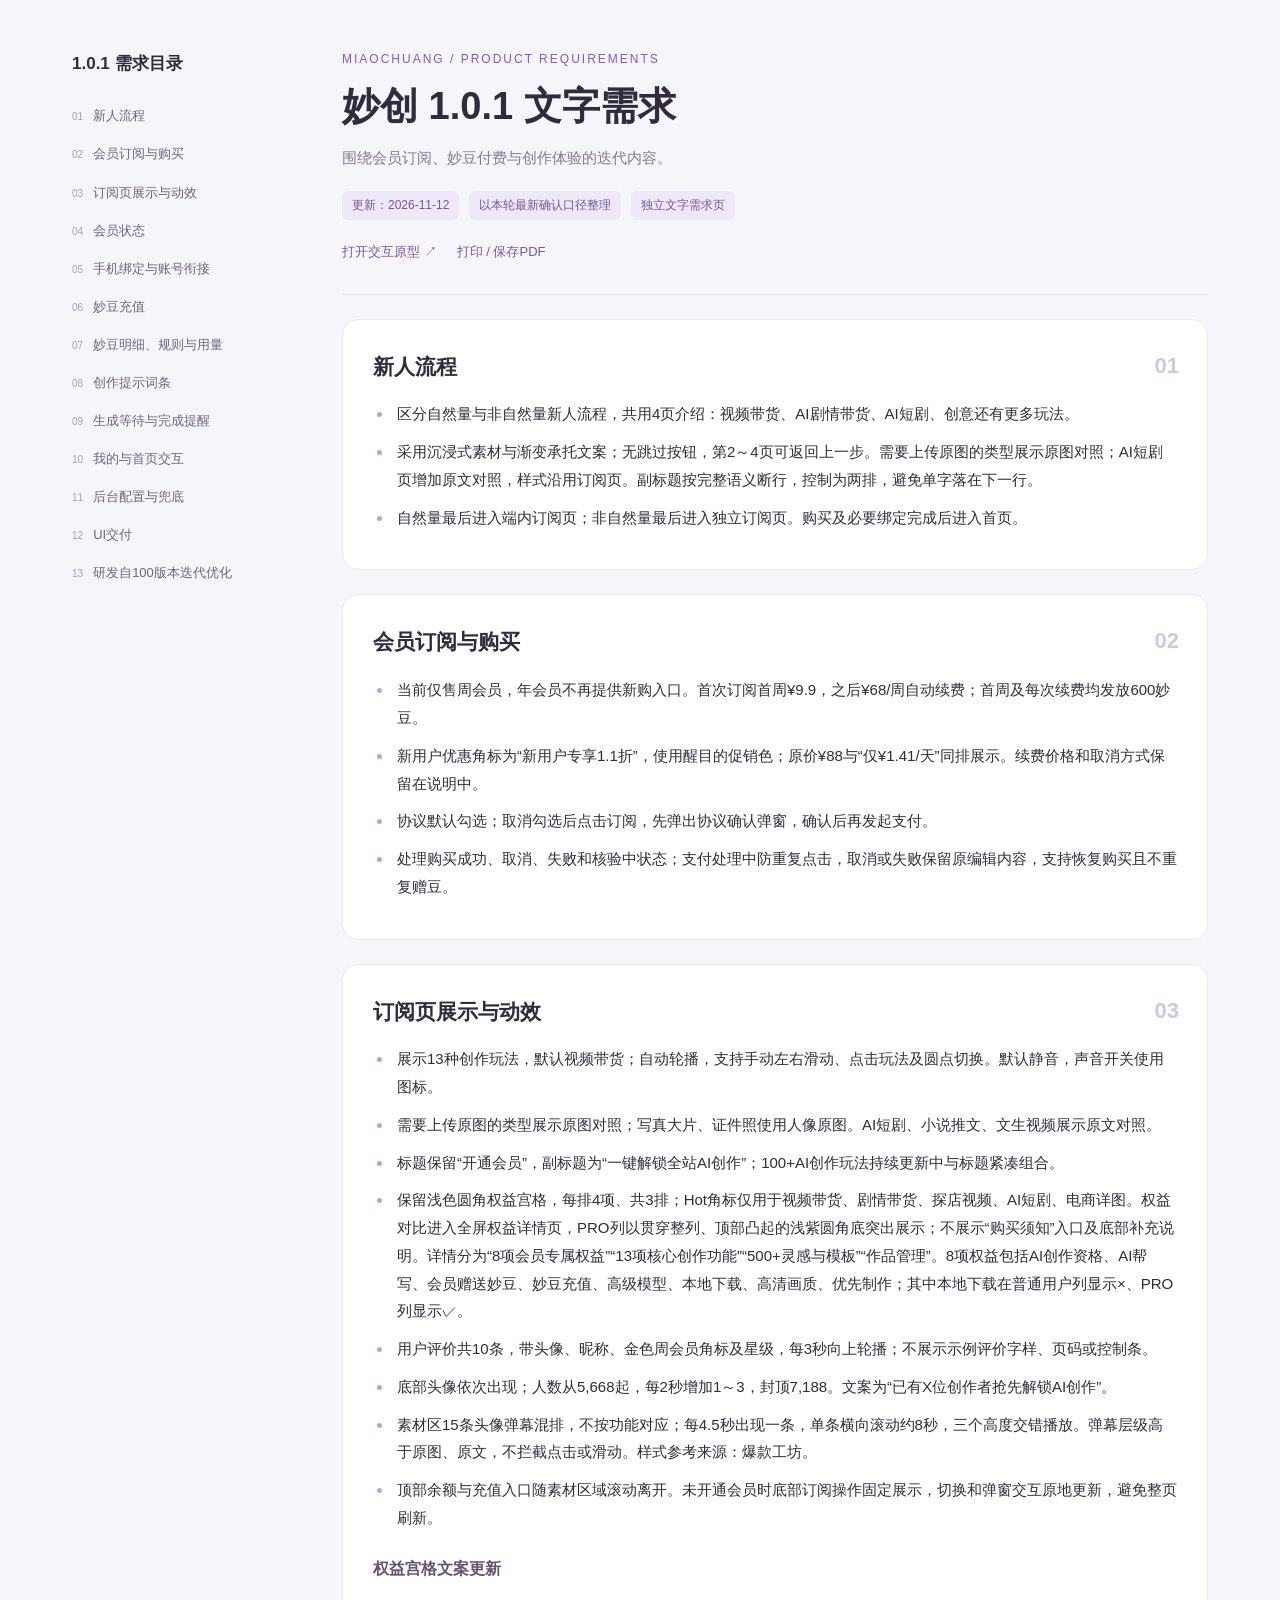
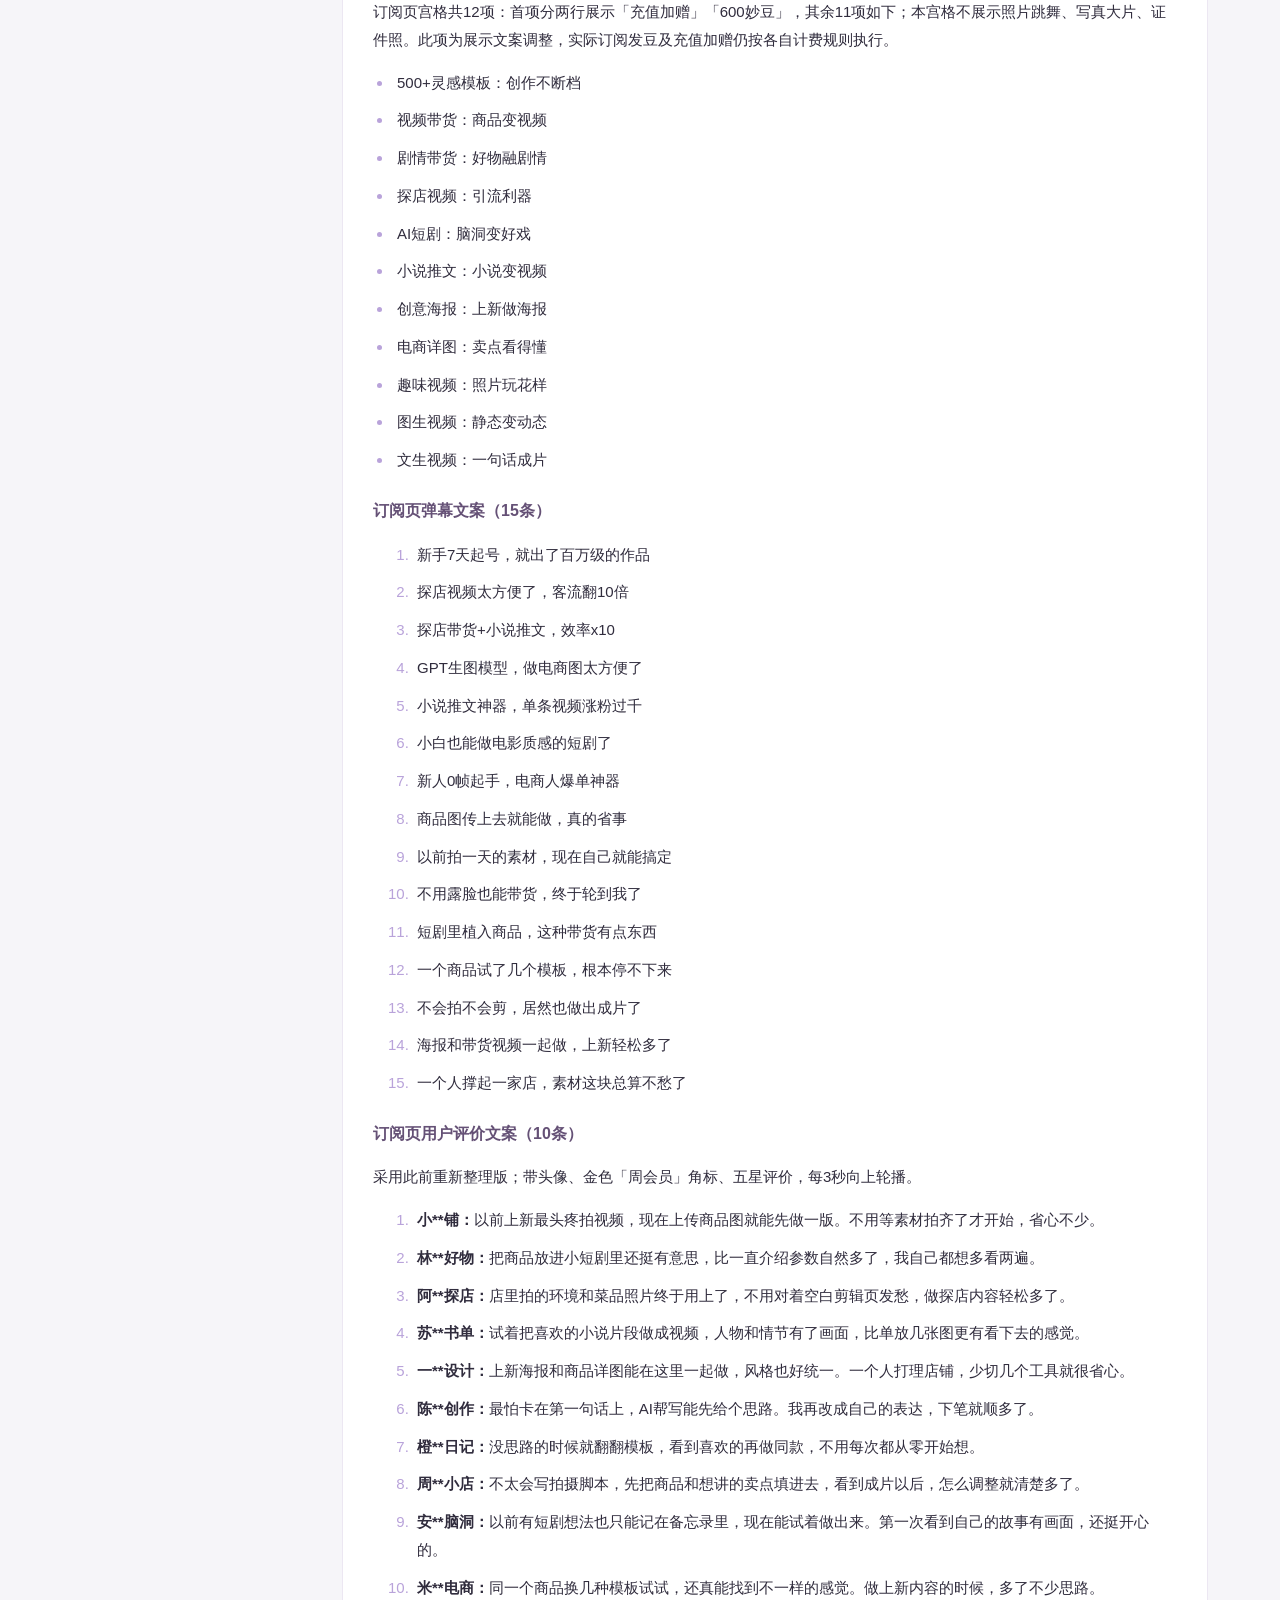
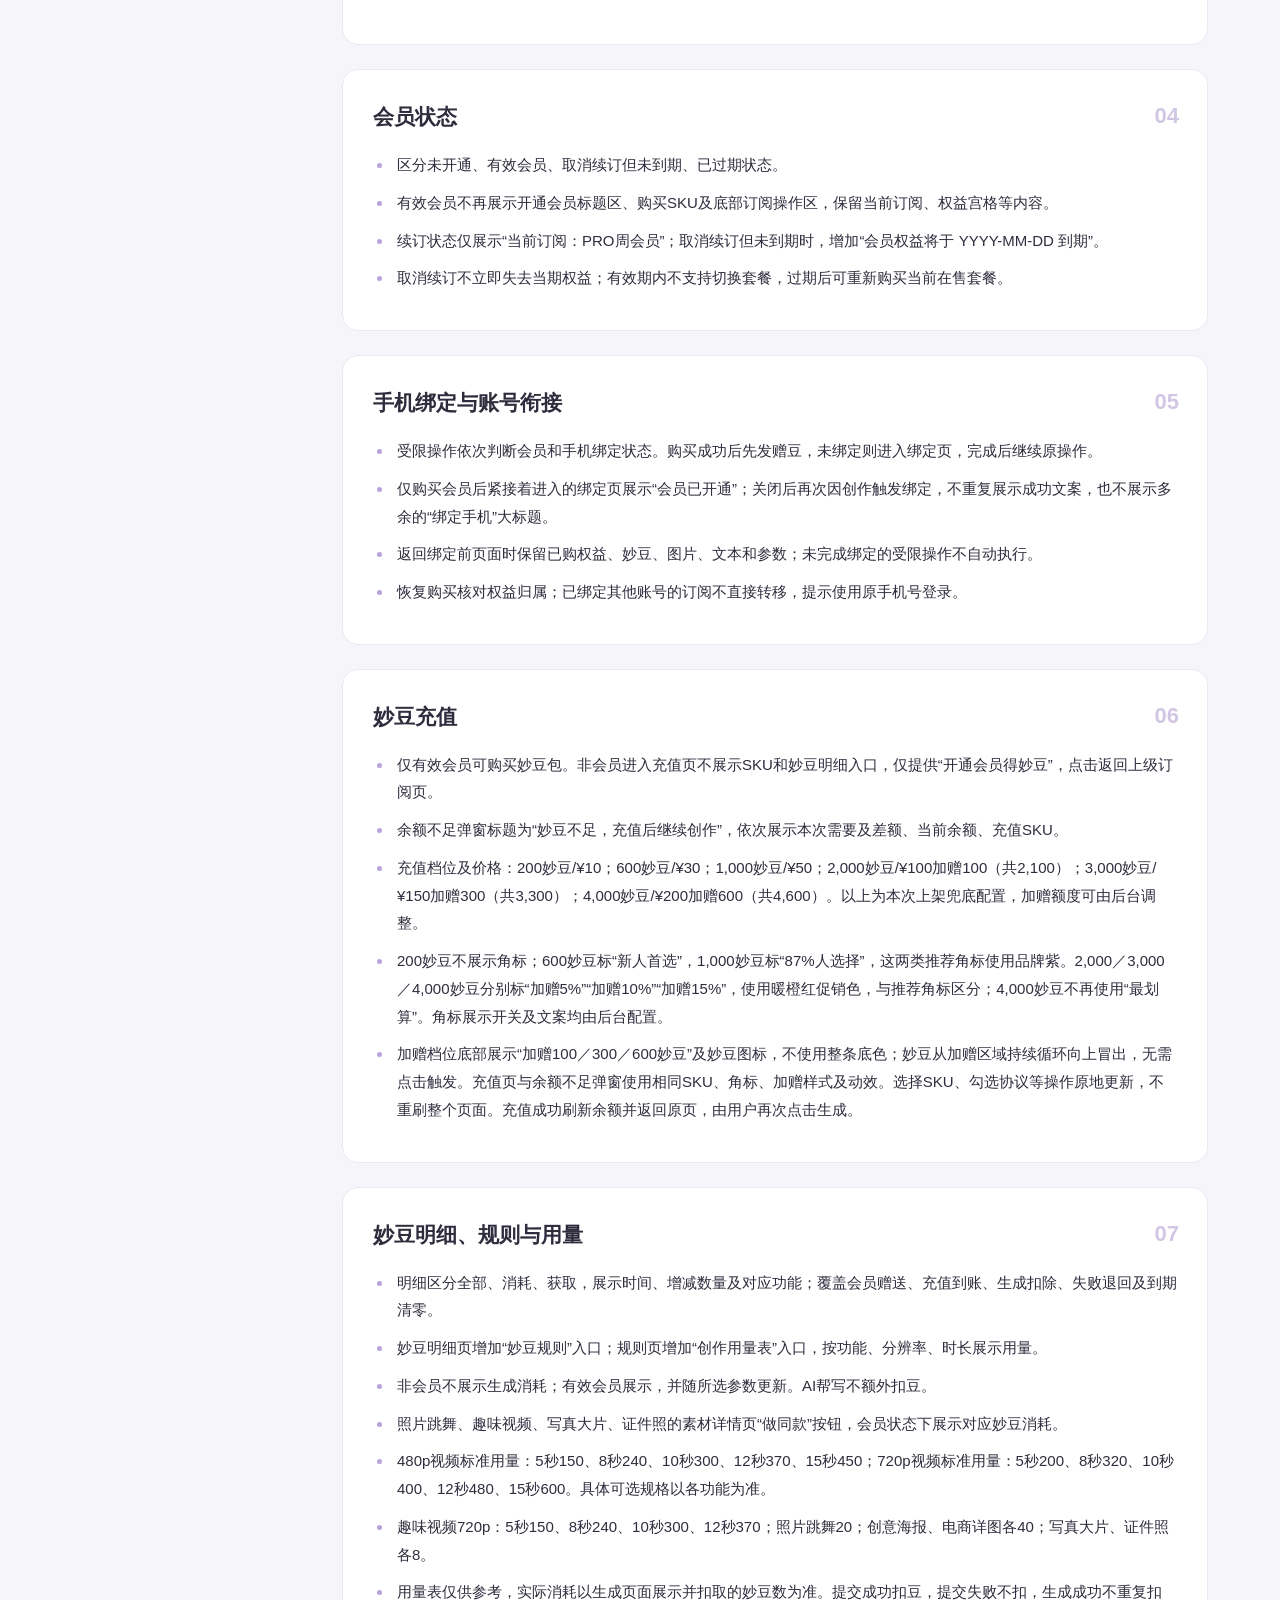
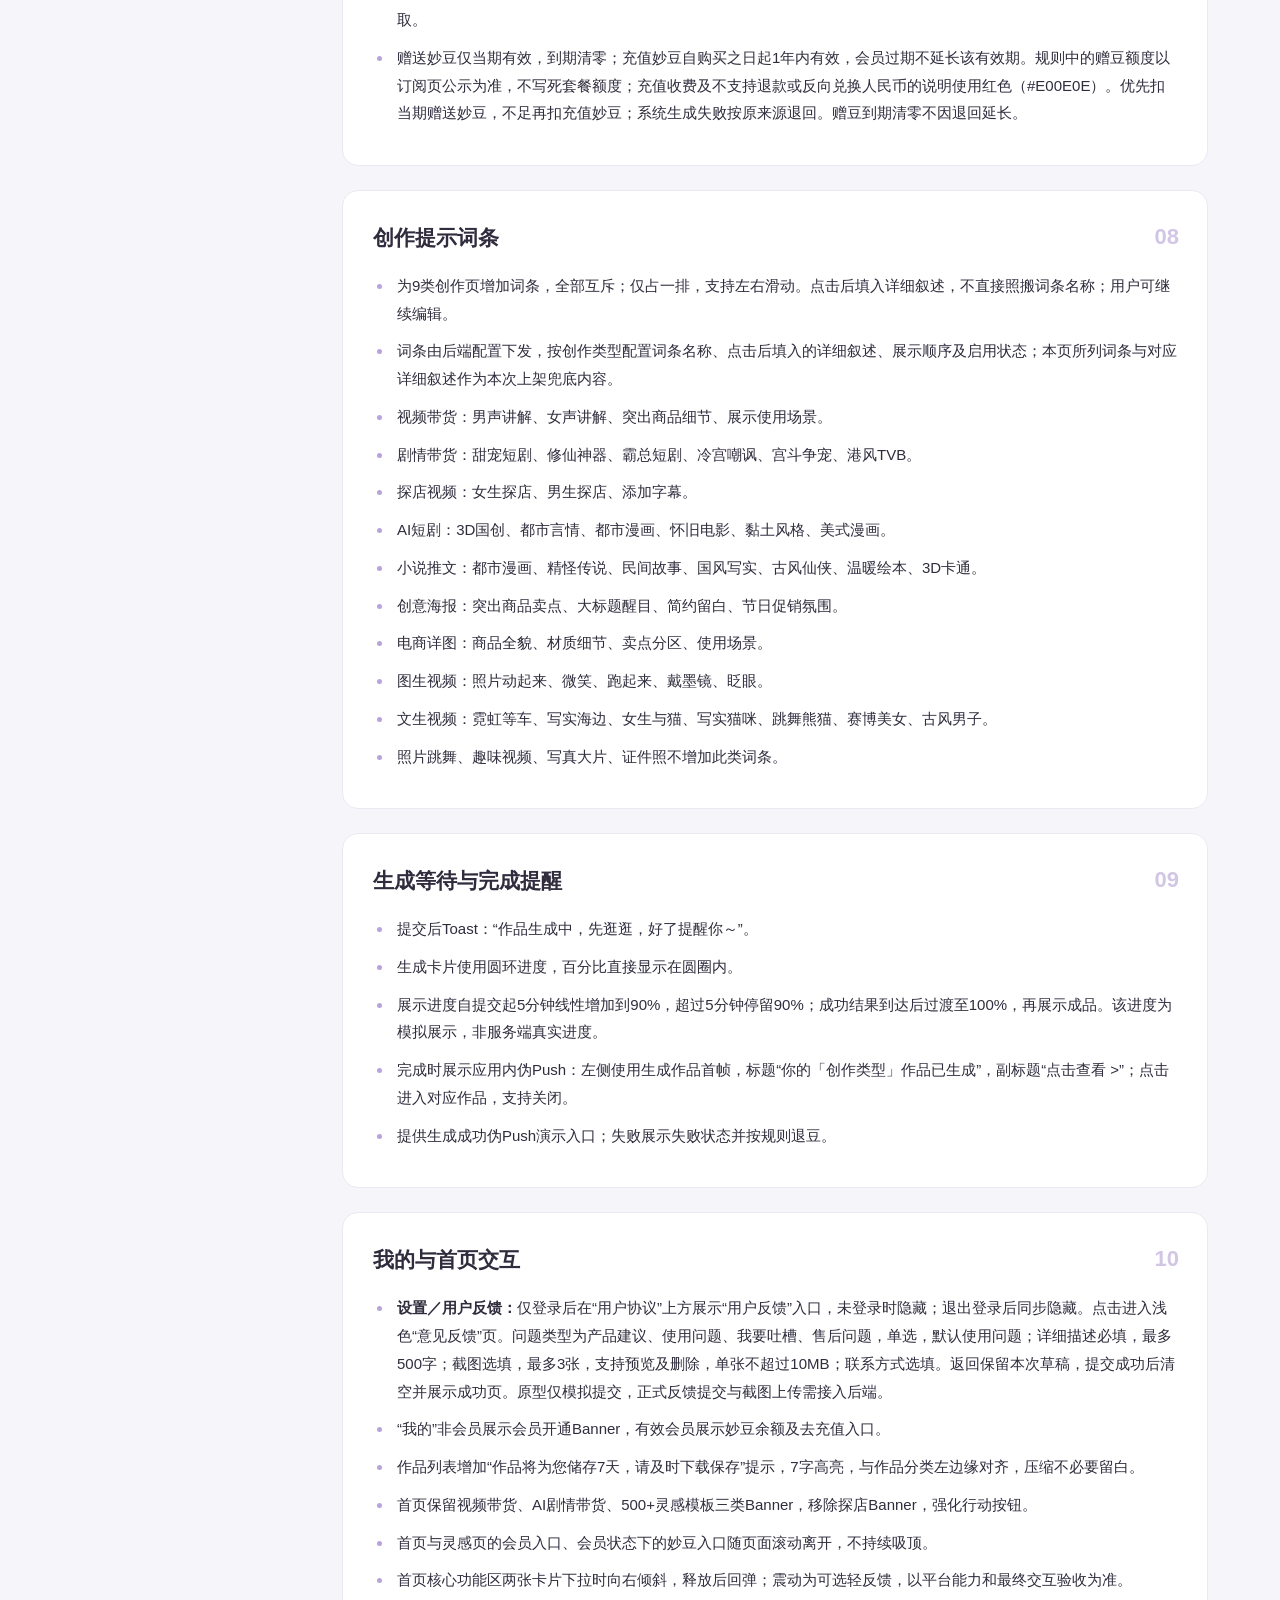
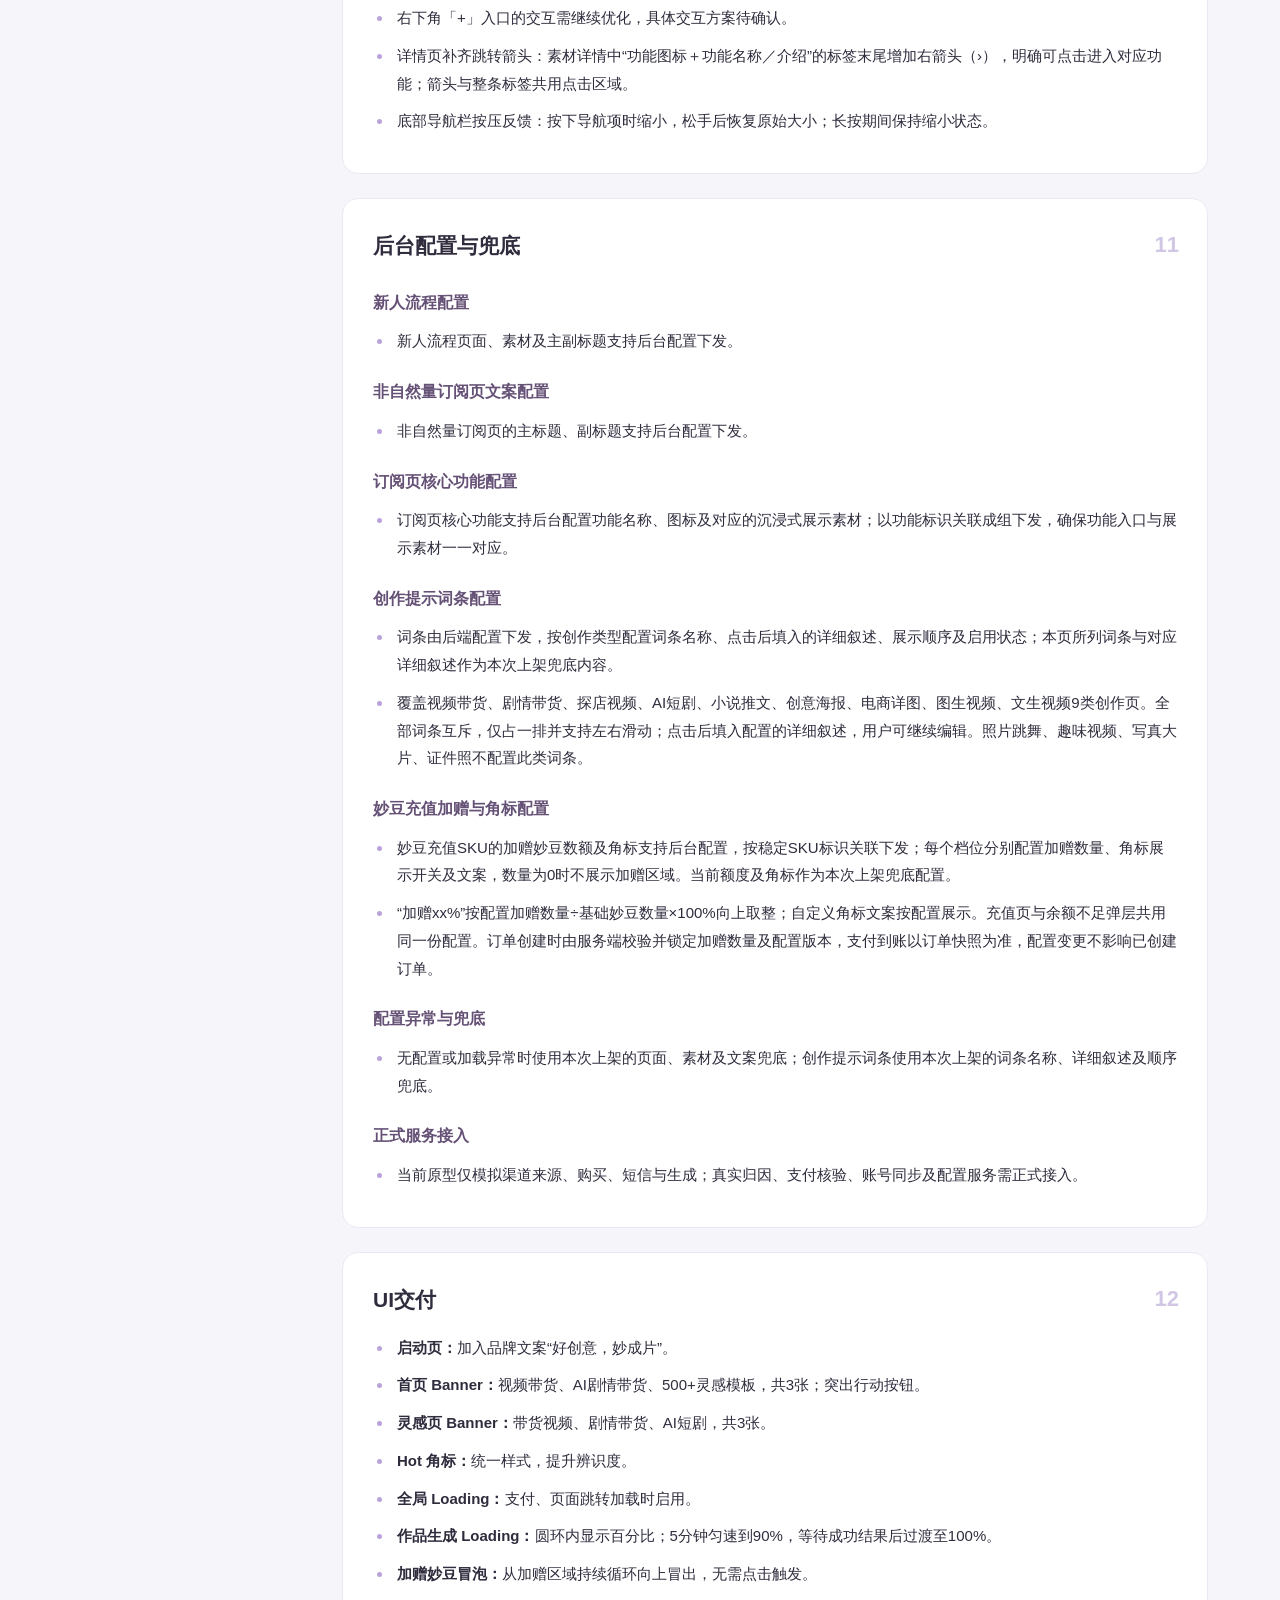
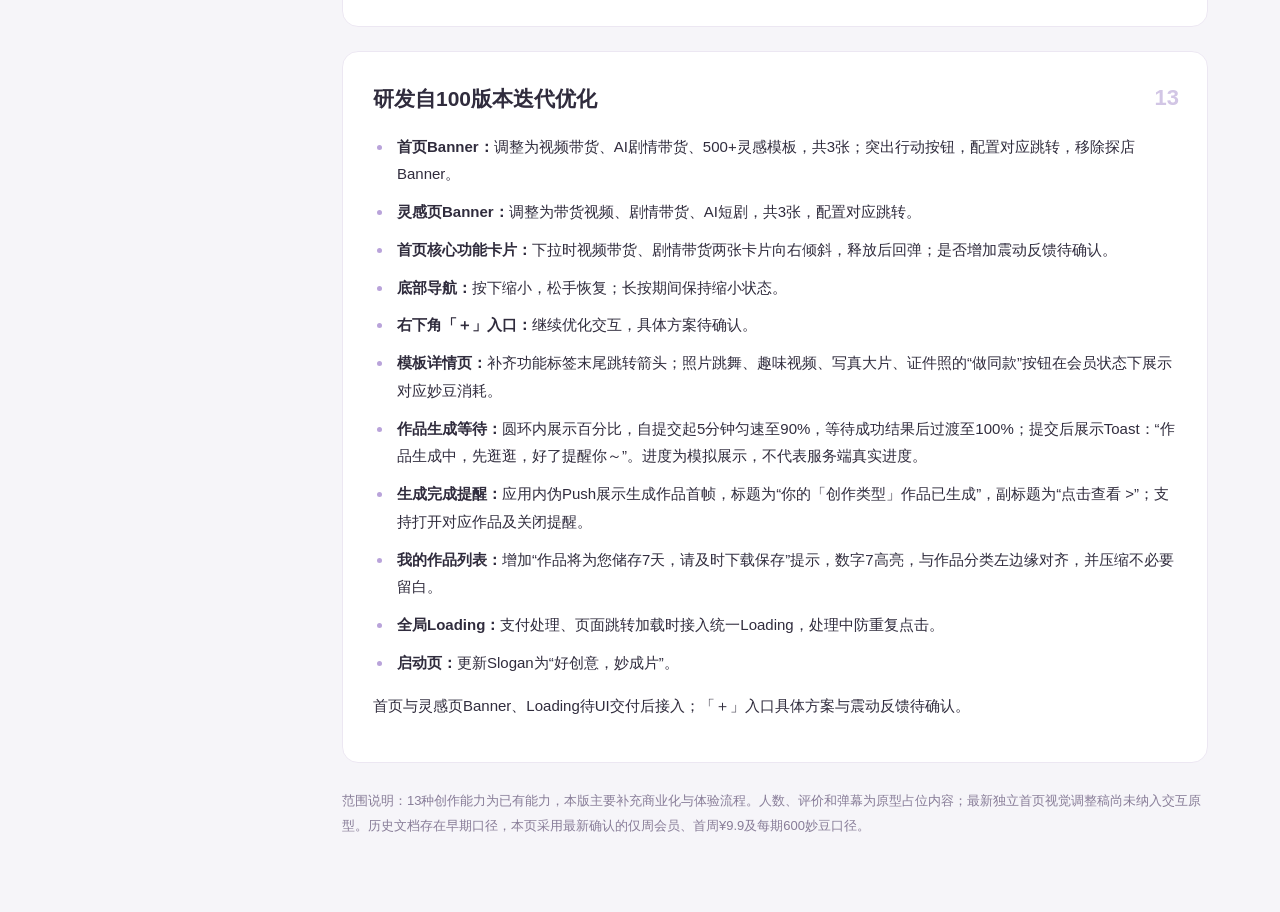
==== requirements.html @ 41d3e93c "Add files via upload" ====
<!doctype html><html lang="zh-CN"><head><meta charset="utf-8"><meta name="viewport" content="width=device-width,initial-scale=1"><title>妙创 1.0.1｜文字需求</title><style>*{box-sizing:border-box}html{scroll-behavior:smooth;scroll-padding-top:28px}body{margin:0;background:#f6f5f9;color:#302c3d;font-family:-apple-system,BlinkMacSystemFont,"PingFang SC","Microsoft YaHei",sans-serif;font-size:15px;line-height:1.85}.layout{max-width:1200px;margin:auto;display:grid;grid-template-columns:230px minmax(0,1fr);gap:40px;padding:48px 32px}aside{position:sticky;top:28px;height:max-content}aside b{display:block;font-size:17px;margin-bottom:18px}nav a{display:block;color:#6e667c;text-decoration:none;padding:7px 0;font-size:13px}nav a:hover{color:#704bd1}nav span{font-size:10px;color:#aaa0bc;margin-right:10px}header{padding:0 0 30px;border-bottom:1px solid #e3deec}header .eyebrow{color:#815acb;font-size:12px;letter-spacing:2px}h1{font-size:38px;line-height:1.3;margin:12px 0}header p{color:#847b93;margin:0}.meta{display:flex;flex-wrap:wrap;gap:10px;margin-top:20px}.meta span{background:#eee8f8;color:#74569d;padding:3px 10px;border-radius:6px;font-size:12px}section{position:relative;margin-top:24px;background:white;border:1px solid #ece7f2;border-radius:16px;padding:28px 30px}h2{font-size:21px;margin:0 0 14px;padding-right:36px}.section-number{position:absolute;right:28px;top:26px;font-size:22px;color:#d2c6e5;font-weight:650}h3{font-size:16px;color:#655176;margin:22px 0 8px}ul{padding-left:20px;margin:0}li{padding-left:4px;margin:10px 0}li::marker{color:#b9a3da}.note{margin:26px 0;color:#887d98;font-size:13px}.toolbar{display:flex;gap:20px;margin-top:20px}.toolbar a,.toolbar button{font:inherit;font-size:13px;color:#7955b4;background:none;border:0;text-decoration:none;cursor:pointer;padding:0}@media(max-width:760px){.layout{display:block;padding:28px 18px}aside{position:static;margin-bottom:28px}nav{display:flex;gap:5px 14px;flex-wrap:wrap}nav a{padding:2px 0}nav span{display:none}h1{font-size:30px}section{padding:24px 20px}.section-number{right:20px;top:22px}}@media print{aside,.toolbar{display:none}.layout{display:block;padding:0}body{background:white;font-size:11px}section{break-inside:avoid;border:0;border-bottom:1px solid #ddd;border-radius:0;padding:16px 0;margin-top:8px}h1{font-size:26px}h2{font-size:16px}.section-number{right:0}header{padding-bottom:15px}}</style></head><body><div class="layout"><aside><b>1.0.1 需求目录</b><nav><a href="#s1"><span>01</span>新人流程</a><a href="#s2"><span>02</span>会员订阅与购买</a><a href="#s3"><span>03</span>订阅页展示与动效</a><a href="#s4"><span>04</span>会员状态</a><a href="#s5"><span>05</span>手机绑定与账号衔接</a><a href="#s6"><span>06</span>妙豆充值</a><a href="#s7"><span>07</span>妙豆明细、规则与用量</a><a href="#s8"><span>08</span>创作提示词条</a><a href="#s9"><span>09</span>生成等待与完成提醒</a><a href="#s10"><span>10</span>我的与首页交互</a><a href="#s11"><span>11</span>后台配置与兜底</a><a href="#s12"><span>12</span>UI交付</a><a href="#s13"><span>13</span>研发自100版本迭代优化</a></nav></aside><main><header><div class="eyebrow">MIAOCHUANG / PRODUCT REQUIREMENTS</div><h1>妙创 1.0.1 文字需求</h1><p>围绕会员订阅、妙豆付费与创作体验的迭代内容。</p><div class="meta"><span>更新：2026-11-12</span><span>以本轮最新确认口径整理</span><span>独立文字需求页</span></div><div class="toolbar"><a href="index.html">打开交互原型 ↗</a><button onclick="window.print()">打印 / 保存PDF</button></div></header><section id="s1"><div class="section-number">01</div><h2>新人流程</h2><ul><li>区分自然量与非自然量新人流程，共用4页介绍：视频带货、AI剧情带货、AI短剧、创意还有更多玩法。</li><li>采用沉浸式素材与渐变承托文案；无跳过按钮，第2～4页可返回上一步。需要上传原图的类型展示原图对照；AI短剧页增加原文对照，样式沿用订阅页。副标题按完整语义断行，控制为两排，避免单字落在下一行。</li><li>自然量最后进入端内订阅页；非自然量最后进入独立订阅页。购买及必要绑定完成后进入首页。</li></ul></section><section id="s2"><div class="section-number">02</div><h2>会员订阅与购买</h2><ul><li>当前仅售周会员，年会员不再提供新购入口。首次订阅首周¥9.9，之后¥68/周自动续费；首周及每次续费均发放600妙豆。</li><li>新用户优惠角标为“新用户专享1.1折”，使用醒目的促销色；原价¥88与“仅¥1.41/天”同排展示。续费价格和取消方式保留在说明中。</li><li>协议默认勾选；取消勾选后点击订阅，先弹出协议确认弹窗，确认后再发起支付。</li><li>处理购买成功、取消、失败和核验中状态；支付处理中防重复点击，取消或失败保留原编辑内容，支持恢复购买且不重复赠豆。</li></ul></section><section id="s3"><div class="section-number">03</div><h2>订阅页展示与动效</h2><ul><li>展示13种创作玩法，默认视频带货；自动轮播，支持手动左右滑动、点击玩法及圆点切换。默认静音，声音开关使用图标。</li><li>需要上传原图的类型展示原图对照；写真大片、证件照使用人像原图。AI短剧、小说推文、文生视频展示原文对照。</li><li>标题保留“开通会员”，副标题为“一键解锁全站AI创作”；100+AI创作玩法持续更新中与标题紧凑组合。</li><li>保留浅色圆角权益宫格，每排4项、共3排；Hot角标仅用于视频带货、剧情带货、探店视频、AI短剧、电商详图。权益对比进入全屏权益详情页，PRO列以贯穿整列、顶部凸起的浅紫圆角底突出展示；不展示“购买须知”入口及底部补充说明。详情分为“8项会员专属权益”“13项核心创作功能”“500+灵感与模板”“作品管理”。8项权益包括AI创作资格、AI帮写、会员赠送妙豆、妙豆充值、高级模型、本地下载、高清画质、优先制作；其中本地下载在普通用户列显示×、PRO列显示✓。</li><li>用户评价共10条，带头像、昵称、金色周会员角标及星级，每3秒向上轮播；不展示示例评价字样、页码或控制条。</li><li>底部头像依次出现；人数从5,668起，每2秒增加1～3，封顶7,188。文案为“已有X位创作者抢先解锁AI创作”。</li><li>素材区15条头像弹幕混排，不按功能对应；每4.5秒出现一条，单条横向滚动约8秒，三个高度交错播放。弹幕层级高于原图、原文，不拦截点击或滑动。样式参考来源：爆款工坊。</li><li>顶部余额与充值入口随素材区域滚动离开。未开通会员时底部订阅操作固定展示，切换和弹窗交互原地更新，避免整页刷新。</li></ul><h3>权益宫格文案更新</h3><p>订阅页宫格共12项：首项分两行展示「充值加赠」「600妙豆」，其余11项如下；本宫格不展示照片跳舞、写真大片、证件照。此项为展示文案调整，实际订阅发豆及充值加赠仍按各自计费规则执行。</p><ul><li>500+灵感模板：创作不断档</li><li>视频带货：商品变视频</li><li>剧情带货：好物融剧情</li><li>探店视频：引流利器</li><li>AI短剧：脑洞变好戏</li><li>小说推文：小说变视频</li><li>创意海报：上新做海报</li><li>电商详图：卖点看得懂</li><li>趣味视频：照片玩花样</li><li>图生视频：静态变动态</li><li>文生视频：一句话成片</li></ul><div id="subscription-copy"><h3>订阅页弹幕文案（15条）</h3><ol><li>新手7天起号，就出了百万级的作品</li><li>探店视频太方便了，客流翻10倍</li><li>探店带货+小说推文，效率x10</li><li>GPT生图模型，做电商图太方便了</li><li>小说推文神器，单条视频涨粉过千</li><li>小白也能做电影质感的短剧了</li><li>新人0帧起手，电商人爆单神器</li><li>商品图传上去就能做，真的省事</li><li>以前拍一天的素材，现在自己就能搞定</li><li>不用露脸也能带货，终于轮到我了</li><li>短剧里植入商品，这种带货有点东西</li><li>一个商品试了几个模板，根本停不下来</li><li>不会拍不会剪，居然也做出成片了</li><li>海报和带货视频一起做，上新轻松多了</li><li>一个人撑起一家店，素材这块总算不愁了</li></ol><h3>订阅页用户评价文案（10条）</h3><p>采用此前重新整理版；带头像、金色「周会员」角标、五星评价，每3秒向上轮播。</p><ol><li><strong>小**铺：</strong>以前上新最头疼拍视频，现在上传商品图就能先做一版。不用等素材拍齐了才开始，省心不少。</li><li><strong>林**好物：</strong>把商品放进小短剧里还挺有意思，比一直介绍参数自然多了，我自己都想多看两遍。</li><li><strong>阿**探店：</strong>店里拍的环境和菜品照片终于用上了，不用对着空白剪辑页发愁，做探店内容轻松多了。</li><li><strong>苏**书单：</strong>试着把喜欢的小说片段做成视频，人物和情节有了画面，比单放几张图更有看下去的感觉。</li><li><strong>一**设计：</strong>上新海报和商品详图能在这里一起做，风格也好统一。一个人打理店铺，少切几个工具就很省心。</li><li><strong>陈**创作：</strong>最怕卡在第一句话上，AI帮写能先给个思路。我再改成自己的表达，下笔就顺多了。</li><li><strong>橙**日记：</strong>没思路的时候就翻翻模板，看到喜欢的再做同款，不用每次都从零开始想。</li><li><strong>周**小店：</strong>不太会写拍摄脚本，先把商品和想讲的卖点填进去，看到成片以后，怎么调整就清楚多了。</li><li><strong>安**脑洞：</strong>以前有短剧想法也只能记在备忘录里，现在能试着做出来。第一次看到自己的故事有画面，还挺开心的。</li><li><strong>米**电商：</strong>同一个商品换几种模板试试，还真能找到不一样的感觉。做上新内容的时候，多了不少思路。</li></ol></div>
</section><section id="s4"><div class="section-number">04</div><h2>会员状态</h2><ul><li>区分未开通、有效会员、取消续订但未到期、已过期状态。</li><li>有效会员不再展示开通会员标题区、购买SKU及底部订阅操作区，保留当前订阅、权益宫格等内容。</li><li>续订状态仅展示“当前订阅：PRO周会员”；取消续订但未到期时，增加“会员权益将于 YYYY-MM-DD 到期”。</li><li>取消续订不立即失去当期权益；有效期内不支持切换套餐，过期后可重新购买当前在售套餐。</li></ul></section><section id="s5"><div class="section-number">05</div><h2>手机绑定与账号衔接</h2><ul><li>受限操作依次判断会员和手机绑定状态。购买成功后先发赠豆，未绑定则进入绑定页，完成后继续原操作。</li><li>仅购买会员后紧接着进入的绑定页展示“会员已开通”；关闭后再次因创作触发绑定，不重复展示成功文案，也不展示多余的“绑定手机”大标题。</li><li>返回绑定前页面时保留已购权益、妙豆、图片、文本和参数；未完成绑定的受限操作不自动执行。</li><li>恢复购买核对权益归属；已绑定其他账号的订阅不直接转移，提示使用原手机号登录。</li></ul></section><section id="s6"><div class="section-number">06</div><h2>妙豆充值</h2><ul><li>仅有效会员可购买妙豆包。非会员进入充值页不展示SKU和妙豆明细入口，仅提供“开通会员得妙豆”，点击返回上级订阅页。</li><li>余额不足弹窗标题为“妙豆不足，充值后继续创作”，依次展示本次需要及差额、当前余额、充值SKU。</li><li>充值档位及价格：200妙豆/¥10；600妙豆/¥30；1,000妙豆/¥50；2,000妙豆/¥100加赠100（共2,100）；3,000妙豆/¥150加赠300（共3,300）；4,000妙豆/¥200加赠600（共4,600）。以上为本次上架兜底配置，加赠额度可由后台调整。</li><li>200妙豆不展示角标；600妙豆标“新人首选”，1,000妙豆标“87%人选择”，这两类推荐角标使用品牌紫。2,000／3,000／4,000妙豆分别标“加赠5%”“加赠10%”“加赠15%”，使用暖橙红促销色，与推荐角标区分；4,000妙豆不再使用“最划算”。角标展示开关及文案均由后台配置。</li><li>加赠档位底部展示“加赠100／300／600妙豆”及妙豆图标，不使用整条底色；妙豆从加赠区域持续循环向上冒出，无需点击触发。充值页与余额不足弹窗使用相同SKU、角标、加赠样式及动效。选择SKU、勾选协议等操作原地更新，不重刷整个页面。充值成功刷新余额并返回原页，由用户再次点击生成。</li></ul></section><section id="s7"><div class="section-number">07</div><h2>妙豆明细、规则与用量</h2><ul><li>明细区分全部、消耗、获取，展示时间、增减数量及对应功能；覆盖会员赠送、充值到账、生成扣除、失败退回及到期清零。</li><li>妙豆明细页增加“妙豆规则”入口；规则页增加“创作用量表”入口，按功能、分辨率、时长展示用量。</li><li>非会员不展示生成消耗；有效会员展示，并随所选参数更新。AI帮写不额外扣豆。</li><li>照片跳舞、趣味视频、写真大片、证件照的素材详情页“做同款”按钮，会员状态下展示对应妙豆消耗。</li><li>480p视频标准用量：5秒150、8秒240、10秒300、12秒370、15秒450；720p视频标准用量：5秒200、8秒320、10秒400、12秒480、15秒600。具体可选规格以各功能为准。</li><li>趣味视频720p：5秒150、8秒240、10秒300、12秒370；照片跳舞20；创意海报、电商详图各40；写真大片、证件照各8。</li><li>用量表仅供参考，实际消耗以生成页面展示并扣取的妙豆数为准。提交成功扣豆，提交失败不扣，生成成功不重复扣取。</li><li>赠送妙豆仅当期有效，到期清零；充值妙豆自购买之日起1年内有效，会员过期不延长该有效期。规则中的赠豆额度以订阅页公示为准，不写死套餐额度；充值收费及不支持退款或反向兑换人民币的说明使用红色（#E00E0E）。优先扣当期赠送妙豆，不足再扣充值妙豆；系统生成失败按原来源退回。赠豆到期清零不因退回延长。</li></ul></section><section id="s8"><div class="section-number">08</div><h2>创作提示词条</h2><ul><li>为9类创作页增加词条，全部互斥；仅占一排，支持左右滑动。点击后填入详细叙述，不直接照搬词条名称；用户可继续编辑。</li><li>词条由后端配置下发，按创作类型配置词条名称、点击后填入的详细叙述、展示顺序及启用状态；本页所列词条与对应详细叙述作为本次上架兜底内容。</li><li>视频带货：男声讲解、女声讲解、突出商品细节、展示使用场景。</li><li>剧情带货：甜宠短剧、修仙神器、霸总短剧、冷宫嘲讽、宫斗争宠、港风TVB。</li><li>探店视频：女生探店、男生探店、添加字幕。</li><li>AI短剧：3D国创、都市言情、都市漫画、怀旧电影、黏土风格、美式漫画。</li><li>小说推文：都市漫画、精怪传说、民间故事、国风写实、古风仙侠、温暖绘本、3D卡通。</li><li>创意海报：突出商品卖点、大标题醒目、简约留白、节日促销氛围。</li><li>电商详图：商品全貌、材质细节、卖点分区、使用场景。</li><li>图生视频：照片动起来、微笑、跑起来、戴墨镜、眨眼。</li><li>文生视频：霓虹等车、写实海边、女生与猫、写实猫咪、跳舞熊猫、赛博美女、古风男子。</li><li>照片跳舞、趣味视频、写真大片、证件照不增加此类词条。</li></ul></section><section id="s9"><div class="section-number">09</div><h2>生成等待与完成提醒</h2><ul><li>提交后Toast：“作品生成中，先逛逛，好了提醒你～”。</li><li>生成卡片使用圆环进度，百分比直接显示在圆圈内。</li><li>展示进度自提交起5分钟线性增加到90%，超过5分钟停留90%；成功结果到达后过渡至100%，再展示成品。该进度为模拟展示，非服务端真实进度。</li><li>完成时展示应用内伪Push：左侧使用生成作品首帧，标题“你的「创作类型」作品已生成”，副标题“点击查看 &gt;”；点击进入对应作品，支持关闭。</li><li>提供生成成功伪Push演示入口；失败展示失败状态并按规则退豆。</li></ul></section><section id="s10"><div class="section-number">10</div><h2>我的与首页交互</h2><ul><li><strong>设置／用户反馈：</strong>仅登录后在“用户协议”上方展示“用户反馈”入口，未登录时隐藏；退出登录后同步隐藏。点击进入浅色“意见反馈”页。问题类型为产品建议、使用问题、我要吐槽、售后问题，单选，默认使用问题；详细描述必填，最多500字；截图选填，最多3张，支持预览及删除，单张不超过10MB；联系方式选填。返回保留本次草稿，提交成功后清空并展示成功页。原型仅模拟提交，正式反馈提交与截图上传需接入后端。</li><li>“我的”非会员展示会员开通Banner，有效会员展示妙豆余额及去充值入口。</li><li>作品列表增加“作品将为您储存7天，请及时下载保存”提示，7字高亮，与作品分类左边缘对齐，压缩不必要留白。</li><li>首页保留视频带货、AI剧情带货、500+灵感模板三类Banner，移除探店Banner，强化行动按钮。</li><li>首页与灵感页的会员入口、会员状态下的妙豆入口随页面滚动离开，不持续吸顶。</li><li>首页核心功能区两张卡片下拉时向右倾斜，释放后回弹；震动为可选轻反馈，以平台能力和最终交互验收为准。</li><li>右下角「+」入口的交互需继续优化，具体交互方案待确认。</li><li>详情页补齐跳转箭头：素材详情中“功能图标＋功能名称／介绍”的标签末尾增加右箭头（›），明确可点击进入对应功能；箭头与整条标签共用点击区域。</li><li>底部导航栏按压反馈：按下导航项时缩小，松手后恢复原始大小；长按期间保持缩小状态。</li></ul></section><section id="s11"><div class="section-number">11</div><h2>后台配置与兜底</h2><h3>新人流程配置</h3><ul><li>新人流程页面、素材及主副标题支持后台配置下发。</li></ul><h3>非自然量订阅页文案配置</h3><ul><li>非自然量订阅页的主标题、副标题支持后台配置下发。</li></ul><h3>订阅页核心功能配置</h3><ul><li>订阅页核心功能支持后台配置功能名称、图标及对应的沉浸式展示素材；以功能标识关联成组下发，确保功能入口与展示素材一一对应。</li></ul><h3>创作提示词条配置</h3><ul><li>词条由后端配置下发，按创作类型配置词条名称、点击后填入的详细叙述、展示顺序及启用状态；本页所列词条与对应详细叙述作为本次上架兜底内容。</li><li>覆盖视频带货、剧情带货、探店视频、AI短剧、小说推文、创意海报、电商详图、图生视频、文生视频9类创作页。全部词条互斥，仅占一排并支持左右滑动；点击后填入配置的详细叙述，用户可继续编辑。照片跳舞、趣味视频、写真大片、证件照不配置此类词条。</li></ul><h3>妙豆充值加赠与角标配置</h3><ul><li>妙豆充值SKU的加赠妙豆数额及角标支持后台配置，按稳定SKU标识关联下发；每个档位分别配置加赠数量、角标展示开关及文案，数量为0时不展示加赠区域。当前额度及角标作为本次上架兜底配置。</li><li>“加赠xx%”按配置加赠数量÷基础妙豆数量×100%向上取整；自定义角标文案按配置展示。充值页与余额不足弹层共用同一份配置。订单创建时由服务端校验并锁定加赠数量及配置版本，支付到账以订单快照为准，配置变更不影响已创建订单。</li></ul><h3>配置异常与兜底</h3><ul><li>无配置或加载异常时使用本次上架的页面、素材及文案兜底；创作提示词条使用本次上架的词条名称、详细叙述及顺序兜底。</li></ul><h3>正式服务接入</h3><ul><li>当前原型仅模拟渠道来源、购买、短信与生成；真实归因、支付核验、账号同步及配置服务需正式接入。</li></ul></section><section id="s12"><div class="section-number">12</div><h2>UI交付</h2><ul><li><strong>启动页：</strong>加入品牌文案“好创意，妙成片”。</li><li><strong>首页 Banner：</strong>视频带货、AI剧情带货、500+灵感模板，共3张；突出行动按钮。</li><li><strong>灵感页 Banner：</strong>带货视频、剧情带货、AI短剧，共3张。</li><li><strong>Hot 角标：</strong>统一样式，提升辨识度。</li><li><strong>全局 Loading：</strong>支付、页面跳转加载时启用。</li><li><strong>作品生成 Loading：</strong>圆环内显示百分比；5分钟匀速到90%，等待成功结果后过渡至100%。</li><li><strong>加赠妙豆冒泡：</strong>从加赠区域持续循环向上冒出，无需点击触发。</li></ul></section><section id="s13"><div class="section-number">13</div><h2>研发自100版本迭代优化</h2><ul><li><strong>首页Banner：</strong>调整为视频带货、AI剧情带货、500+灵感模板，共3张；突出行动按钮，配置对应跳转，移除探店Banner。</li><li><strong>灵感页Banner：</strong>调整为带货视频、剧情带货、AI短剧，共3张，配置对应跳转。</li><li><strong>首页核心功能卡片：</strong>下拉时视频带货、剧情带货两张卡片向右倾斜，释放后回弹；是否增加震动反馈待确认。</li><li><strong>底部导航：</strong>按下缩小，松手恢复；长按期间保持缩小状态。</li><li><strong>右下角「＋」入口：</strong>继续优化交互，具体方案待确认。</li><li><strong>模板详情页：</strong>补齐功能标签末尾跳转箭头；照片跳舞、趣味视频、写真大片、证件照的“做同款”按钮在会员状态下展示对应妙豆消耗。</li><li><strong>作品生成等待：</strong>圆环内展示百分比，自提交起5分钟匀速至90%，等待成功结果后过渡至100%；提交后展示Toast：“作品生成中，先逛逛，好了提醒你～”。进度为模拟展示，不代表服务端真实进度。</li><li><strong>生成完成提醒：</strong>应用内伪Push展示生成作品首帧，标题为“你的「创作类型」作品已生成”，副标题为“点击查看 >”；支持打开对应作品及关闭提醒。</li><li><strong>我的作品列表：</strong>增加“作品将为您储存7天，请及时下载保存”提示，数字7高亮，与作品分类左边缘对齐，并压缩不必要留白。</li><li><strong>全局Loading：</strong>支付处理、页面跳转加载时接入统一Loading，处理中防重复点击。</li><li><strong>启动页：</strong>更新Slogan为“好创意，妙成片”。</li></ul><p>首页与灵感页Banner、Loading待UI交付后接入；「＋」入口具体方案与震动反馈待确认。</p></section><p class="note">范围说明：13种创作能力为已有能力，本版主要补充商业化与体验流程。人数、评价和弹幕为原型占位内容；最新独立首页视觉调整稿尚未纳入交互原型。历史文档存在早期口径，本页采用最新确认的仅周会员、首周¥9.9及每期600妙豆口径。</p></main></div></body></html>
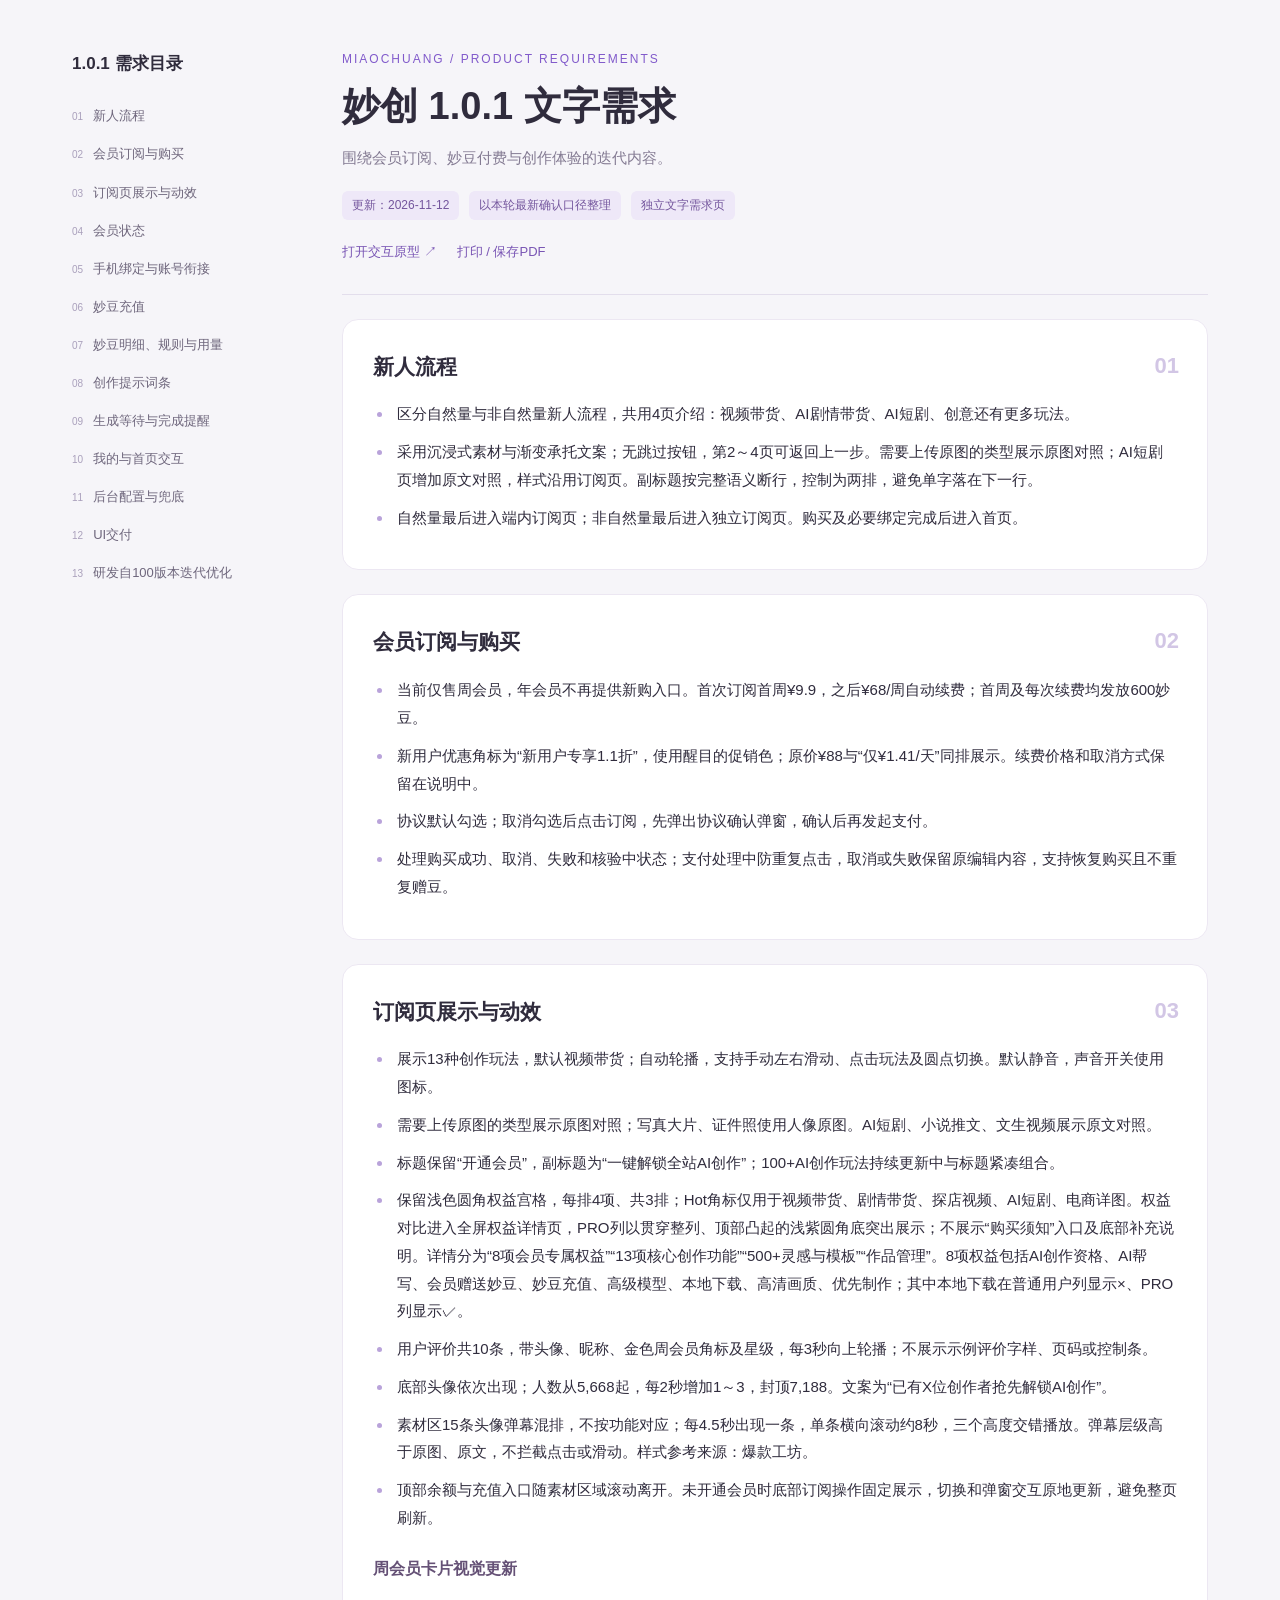
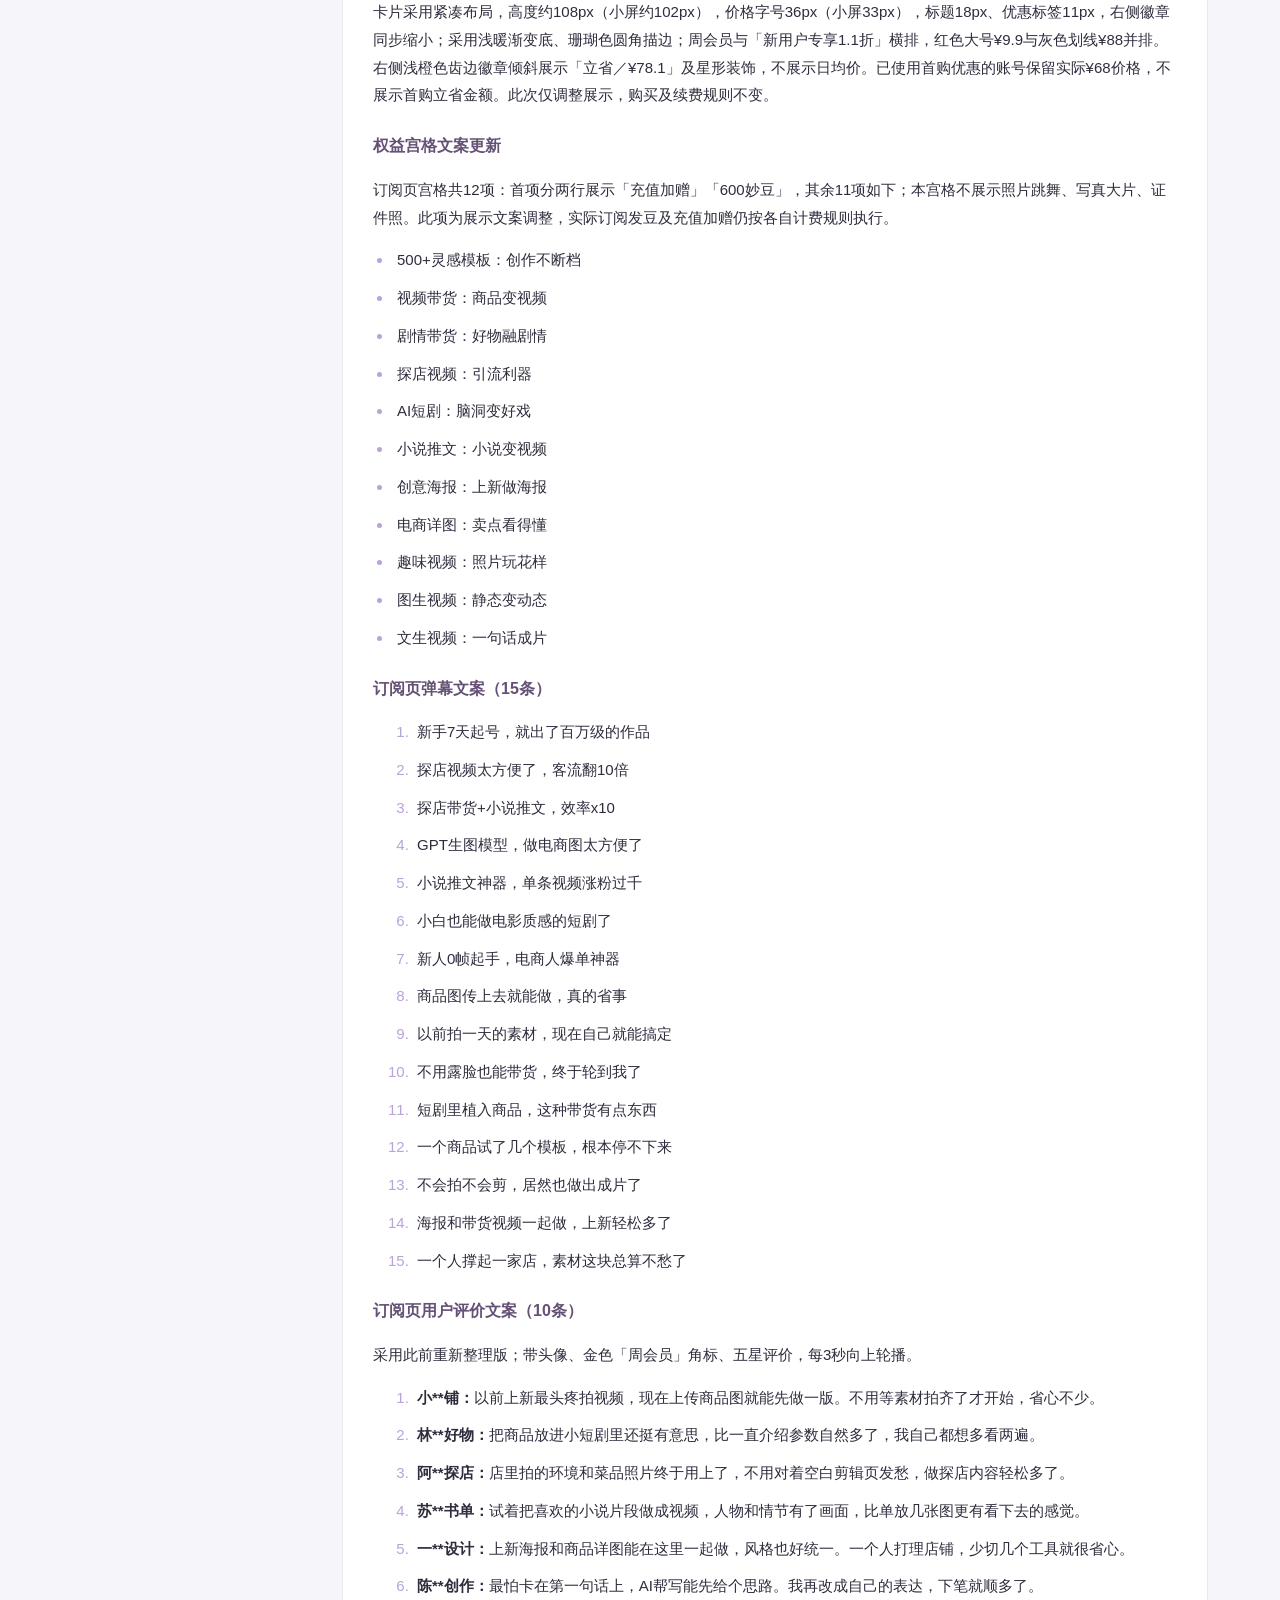
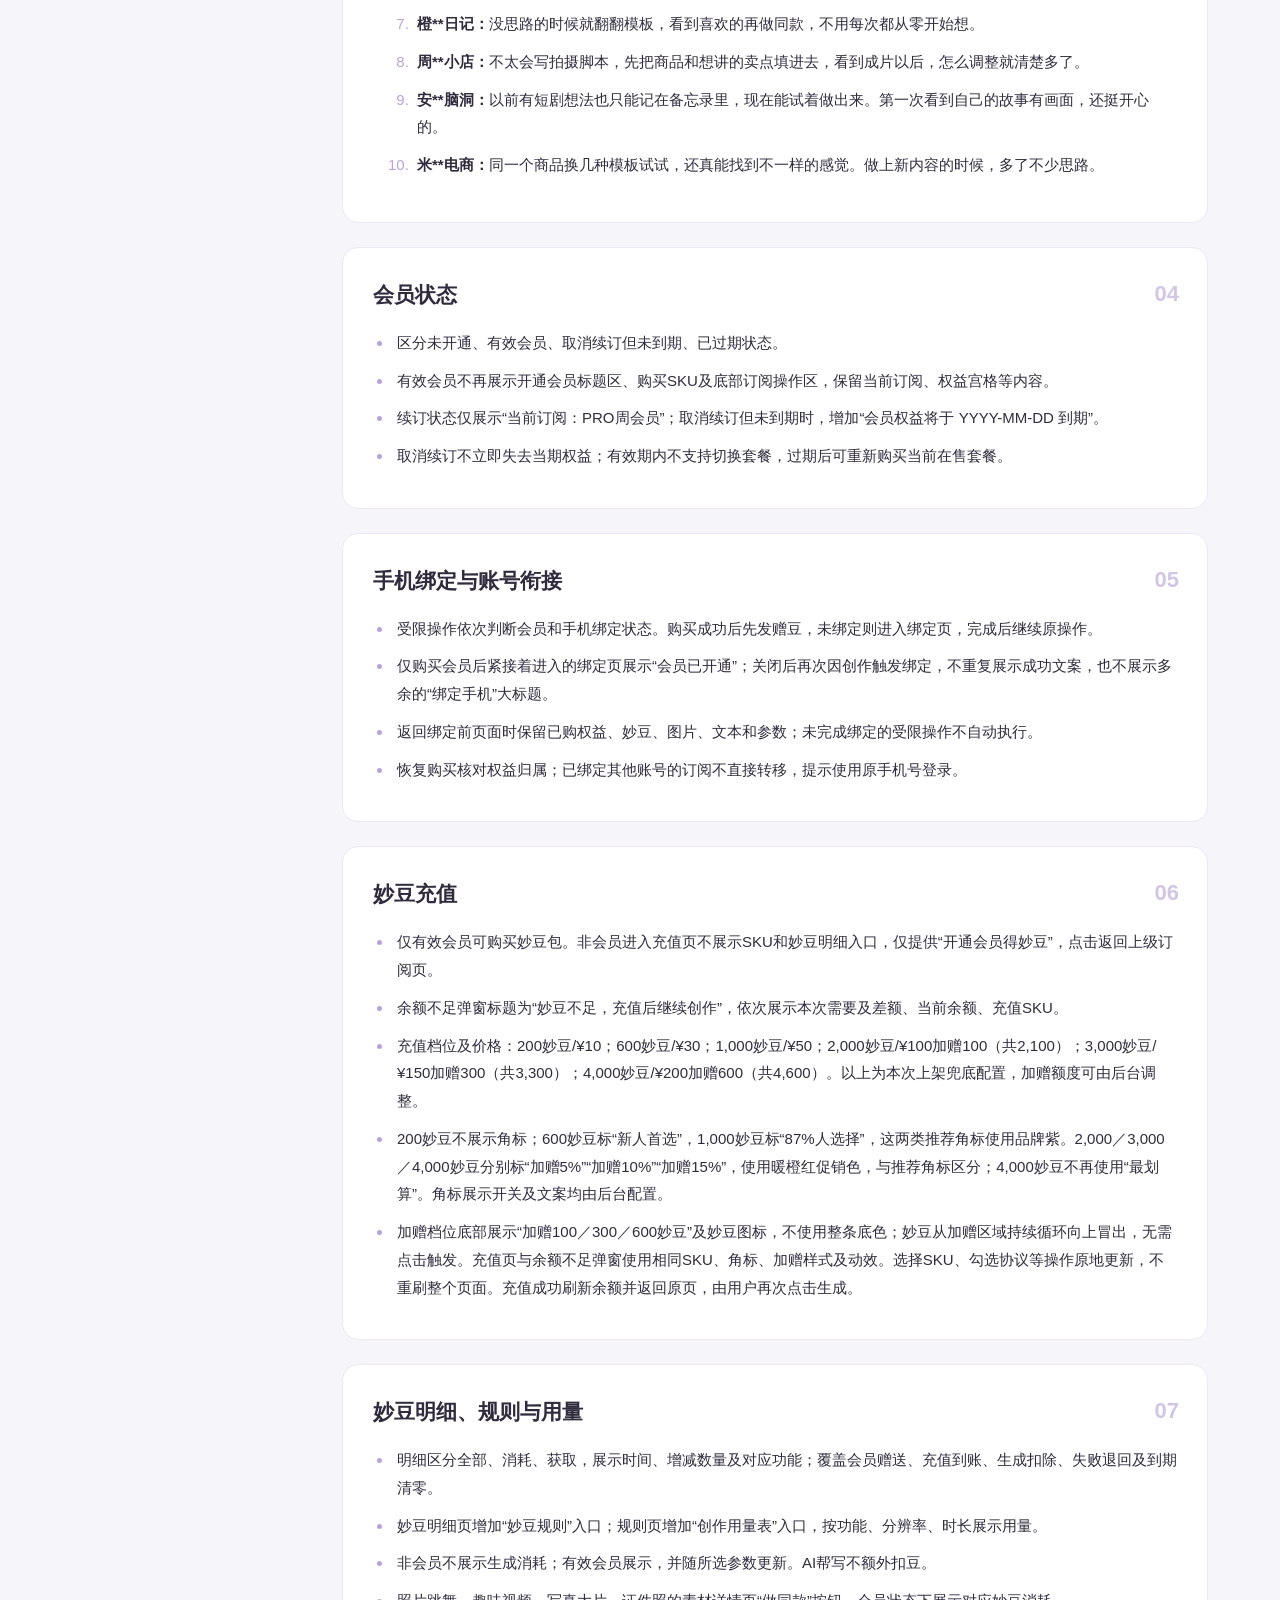
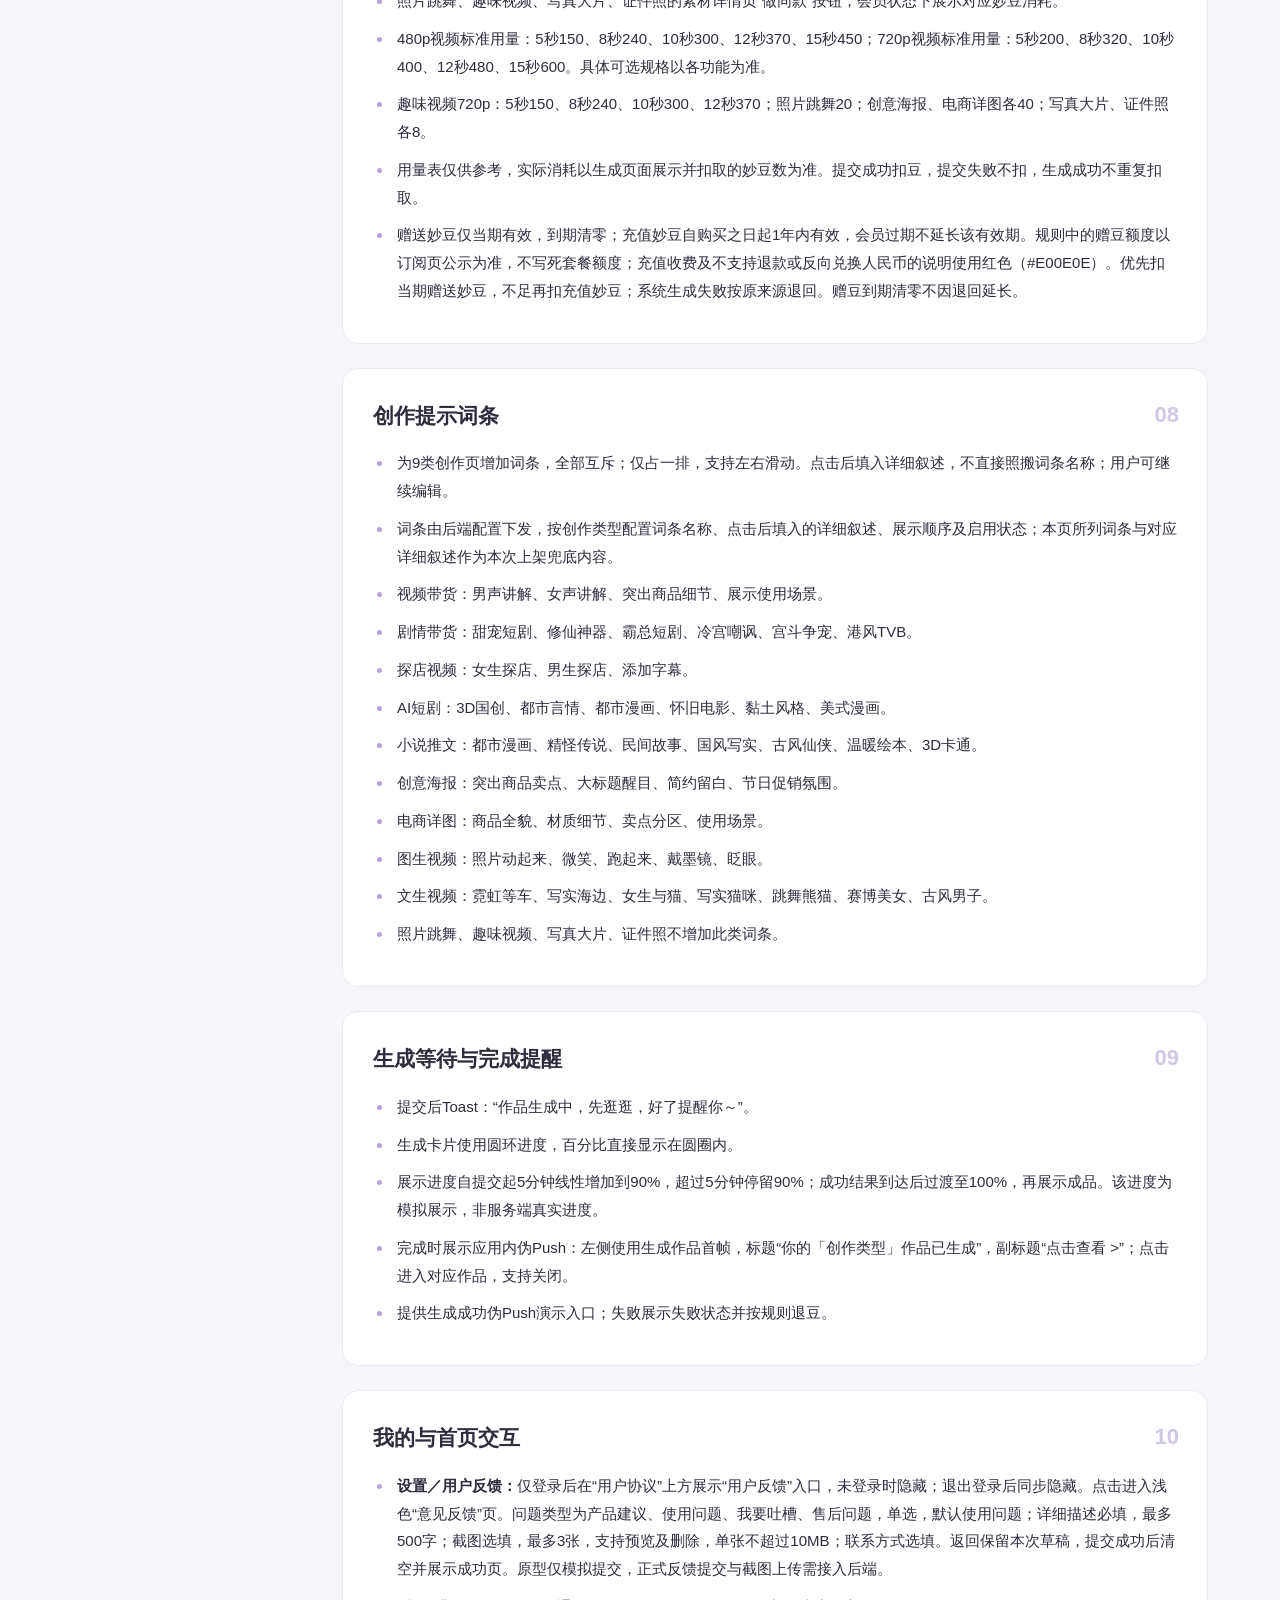
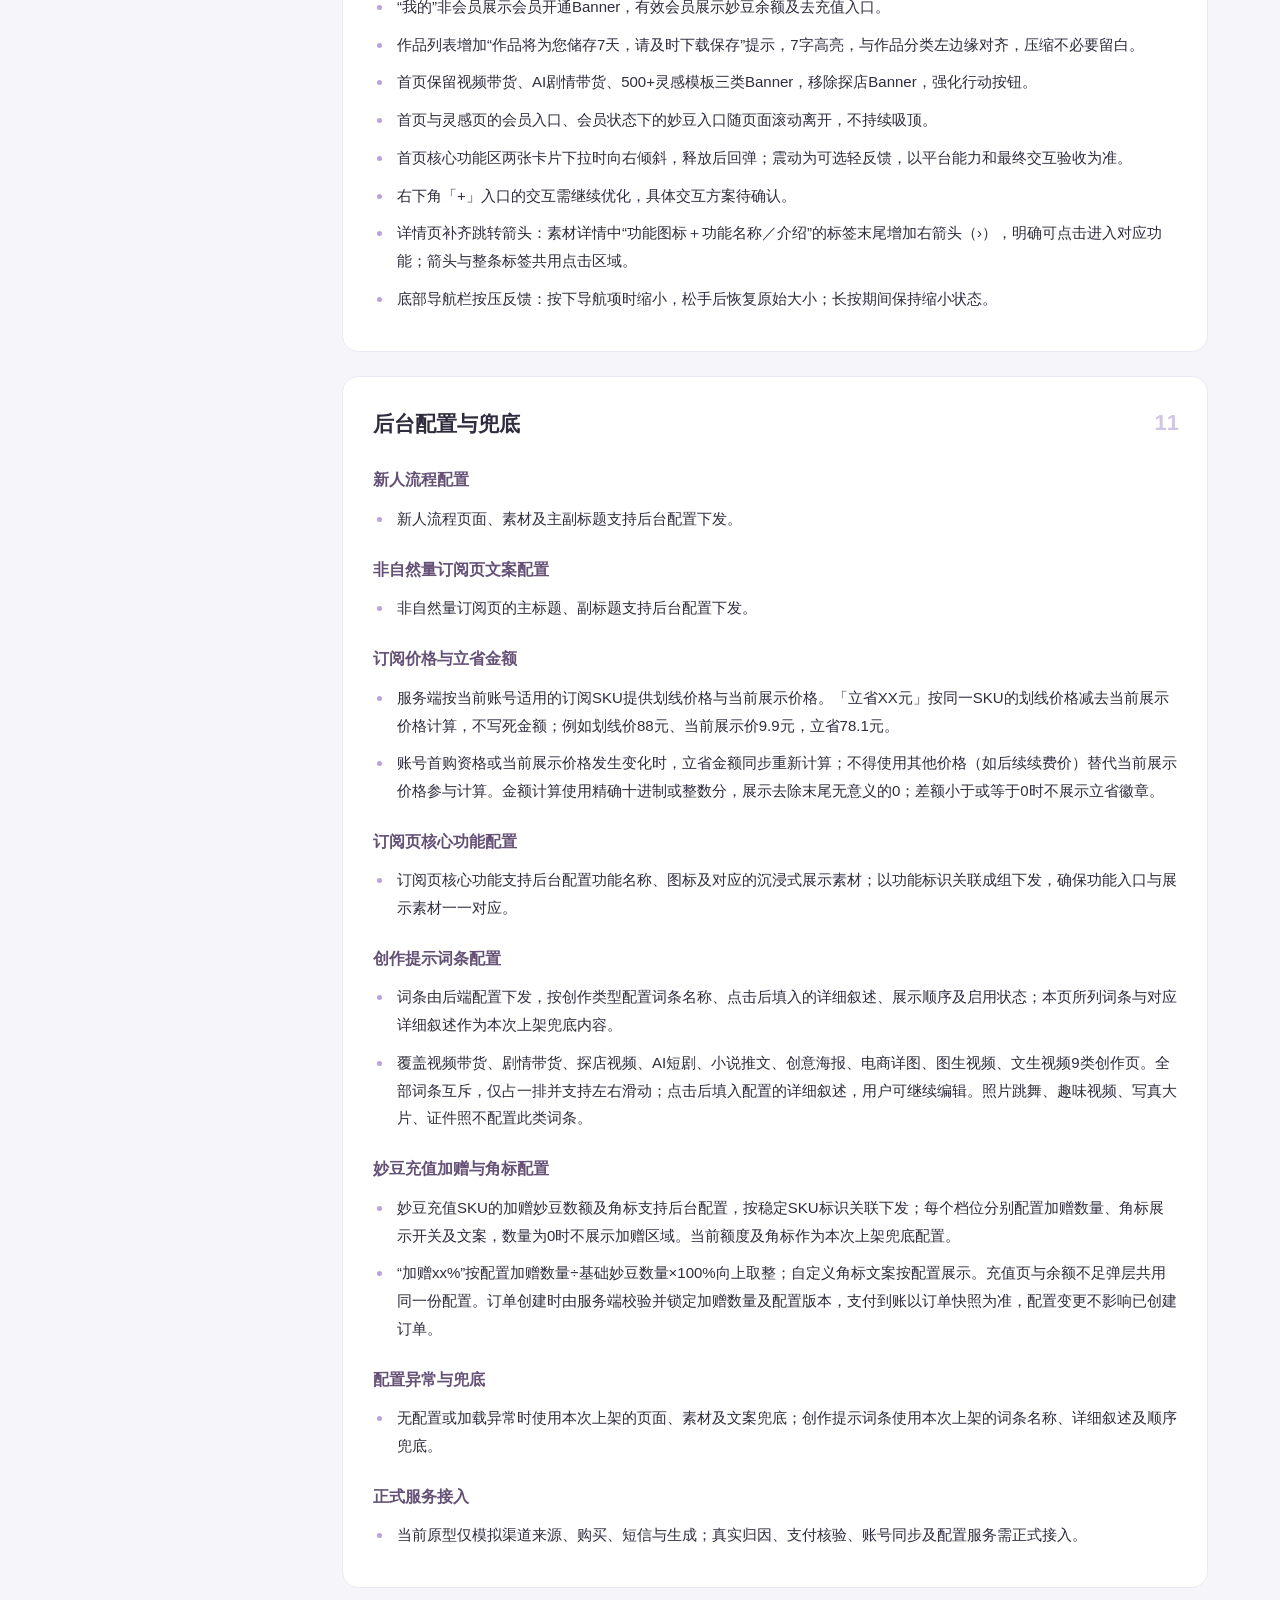
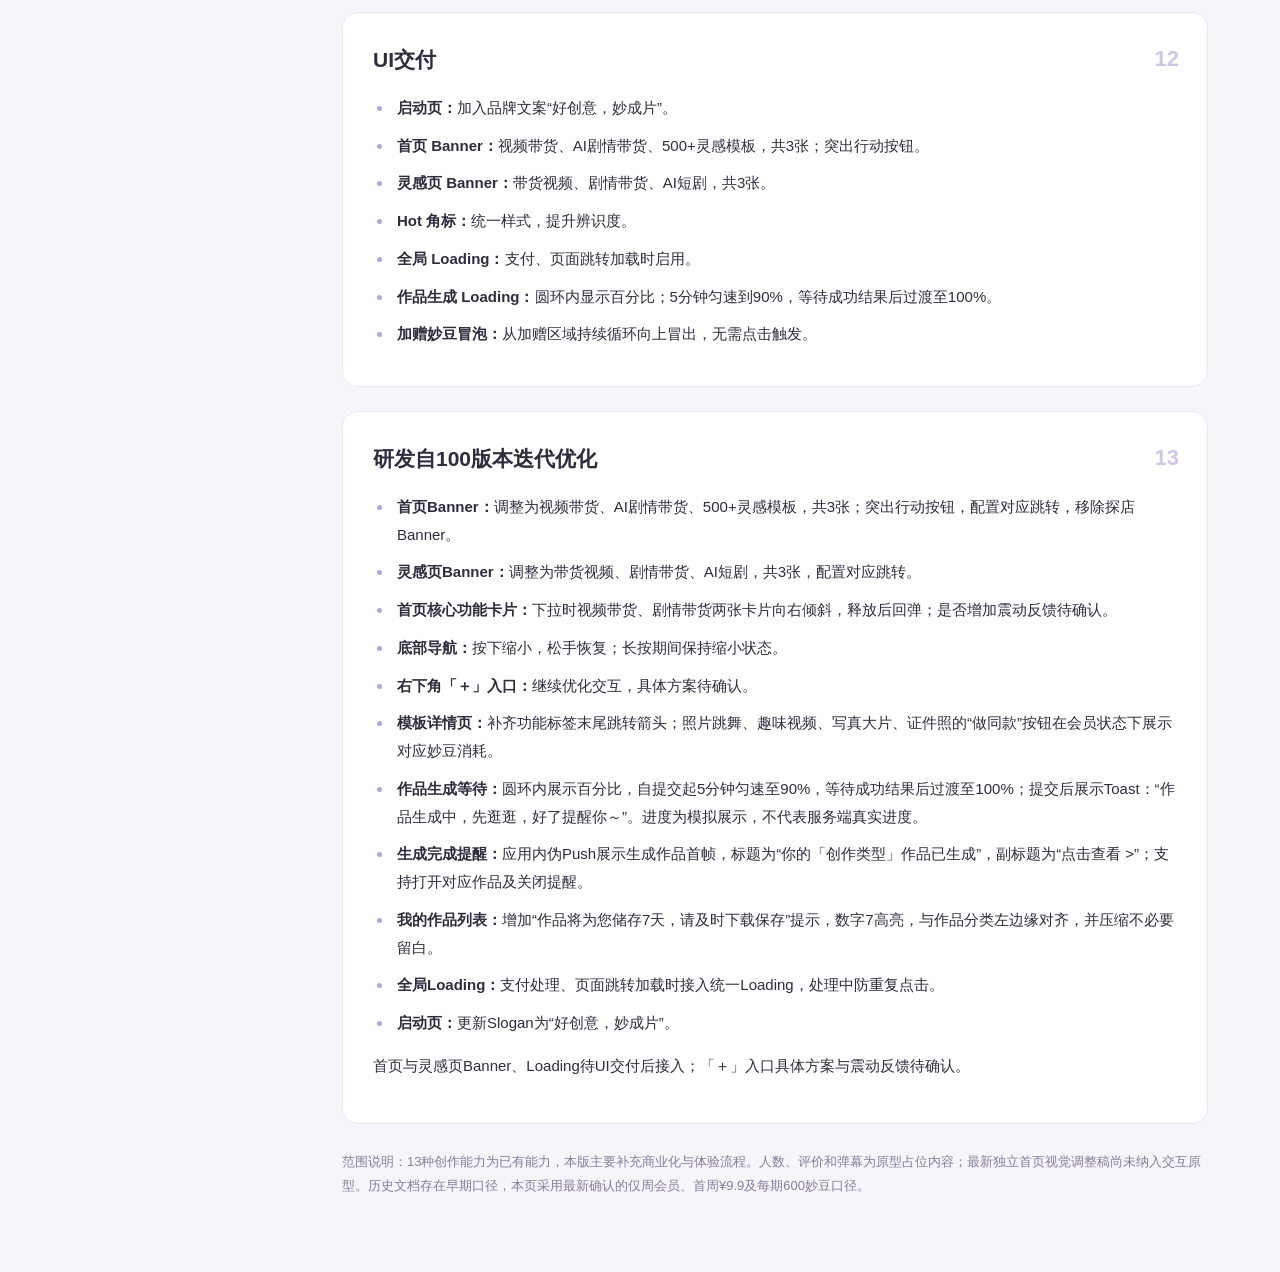
==== commit 31ac4cff: "Add files via upload" ====
--- a/requirements.html
+++ b/requirements.html
@@ -1,2 +1,2 @@
-<!doctype html><html lang="zh-CN"><head><meta charset="utf-8"><meta name="viewport" content="width=device-width,initial-scale=1"><title>妙创 1.0.1｜文字需求</title><style>*{box-sizing:border-box}html{scroll-behavior:smooth;scroll-padding-top:28px}body{margin:0;background:#f6f5f9;color:#302c3d;font-family:-apple-system,BlinkMacSystemFont,"PingFang SC","Microsoft YaHei",sans-serif;font-size:15px;line-height:1.85}.layout{max-width:1200px;margin:auto;display:grid;grid-template-columns:230px minmax(0,1fr);gap:40px;padding:48px 32px}aside{position:sticky;top:28px;height:max-content}aside b{display:block;font-size:17px;margin-bottom:18px}nav a{display:block;color:#6e667c;text-decoration:none;padding:7px 0;font-size:13px}nav a:hover{color:#704bd1}nav span{font-size:10px;color:#aaa0bc;margin-right:10px}header{padding:0 0 30px;border-bottom:1px solid #e3deec}header .eyebrow{color:#815acb;font-size:12px;letter-spacing:2px}h1{font-size:38px;line-height:1.3;margin:12px 0}header p{color:#847b93;margin:0}.meta{display:flex;flex-wrap:wrap;gap:10px;margin-top:20px}.meta span{background:#eee8f8;color:#74569d;padding:3px 10px;border-radius:6px;font-size:12px}section{position:relative;margin-top:24px;background:white;border:1px solid #ece7f2;border-radius:16px;padding:28px 30px}h2{font-size:21px;margin:0 0 14px;padding-right:36px}.section-number{position:absolute;right:28px;top:26px;font-size:22px;color:#d2c6e5;font-weight:650}h3{font-size:16px;color:#655176;margin:22px 0 8px}ul{padding-left:20px;margin:0}li{padding-left:4px;margin:10px 0}li::marker{color:#b9a3da}.note{margin:26px 0;color:#887d98;font-size:13px}.toolbar{display:flex;gap:20px;margin-top:20px}.toolbar a,.toolbar button{font:inherit;font-size:13px;color:#7955b4;background:none;border:0;text-decoration:none;cursor:pointer;padding:0}@media(max-width:760px){.layout{display:block;padding:28px 18px}aside{position:static;margin-bottom:28px}nav{display:flex;gap:5px 14px;flex-wrap:wrap}nav a{padding:2px 0}nav span{display:none}h1{font-size:30px}section{padding:24px 20px}.section-number{right:20px;top:22px}}@media print{aside,.toolbar{display:none}.layout{display:block;padding:0}body{background:white;font-size:11px}section{break-inside:avoid;border:0;border-bottom:1px solid #ddd;border-radius:0;padding:16px 0;margin-top:8px}h1{font-size:26px}h2{font-size:16px}.section-number{right:0}header{padding-bottom:15px}}</style></head><body><div class="layout"><aside><b>1.0.1 需求目录</b><nav><a href="#s1"><span>01</span>新人流程</a><a href="#s2"><span>02</span>会员订阅与购买</a><a href="#s3"><span>03</span>订阅页展示与动效</a><a href="#s4"><span>04</span>会员状态</a><a href="#s5"><span>05</span>手机绑定与账号衔接</a><a href="#s6"><span>06</span>妙豆充值</a><a href="#s7"><span>07</span>妙豆明细、规则与用量</a><a href="#s8"><span>08</span>创作提示词条</a><a href="#s9"><span>09</span>生成等待与完成提醒</a><a href="#s10"><span>10</span>我的与首页交互</a><a href="#s11"><span>11</span>后台配置与兜底</a><a href="#s12"><span>12</span>UI交付</a><a href="#s13"><span>13</span>研发自100版本迭代优化</a></nav></aside><main><header><div class="eyebrow">MIAOCHUANG / PRODUCT REQUIREMENTS</div><h1>妙创 1.0.1 文字需求</h1><p>围绕会员订阅、妙豆付费与创作体验的迭代内容。</p><div class="meta"><span>更新：2026-11-12</span><span>以本轮最新确认口径整理</span><span>独立文字需求页</span></div><div class="toolbar"><a href="index.html">打开交互原型 ↗</a><button onclick="window.print()">打印 / 保存PDF</button></div></header><section id="s1"><div class="section-number">01</div><h2>新人流程</h2><ul><li>区分自然量与非自然量新人流程，共用4页介绍：视频带货、AI剧情带货、AI短剧、创意还有更多玩法。</li><li>采用沉浸式素材与渐变承托文案；无跳过按钮，第2～4页可返回上一步。需要上传原图的类型展示原图对照；AI短剧页增加原文对照，样式沿用订阅页。副标题按完整语义断行，控制为两排，避免单字落在下一行。</li><li>自然量最后进入端内订阅页；非自然量最后进入独立订阅页。购买及必要绑定完成后进入首页。</li></ul></section><section id="s2"><div class="section-number">02</div><h2>会员订阅与购买</h2><ul><li>当前仅售周会员，年会员不再提供新购入口。首次订阅首周¥9.9，之后¥68/周自动续费；首周及每次续费均发放600妙豆。</li><li>新用户优惠角标为“新用户专享1.1折”，使用醒目的促销色；原价¥88与“仅¥1.41/天”同排展示。续费价格和取消方式保留在说明中。</li><li>协议默认勾选；取消勾选后点击订阅，先弹出协议确认弹窗，确认后再发起支付。</li><li>处理购买成功、取消、失败和核验中状态；支付处理中防重复点击，取消或失败保留原编辑内容，支持恢复购买且不重复赠豆。</li></ul></section><section id="s3"><div class="section-number">03</div><h2>订阅页展示与动效</h2><ul><li>展示13种创作玩法，默认视频带货；自动轮播，支持手动左右滑动、点击玩法及圆点切换。默认静音，声音开关使用图标。</li><li>需要上传原图的类型展示原图对照；写真大片、证件照使用人像原图。AI短剧、小说推文、文生视频展示原文对照。</li><li>标题保留“开通会员”，副标题为“一键解锁全站AI创作”；100+AI创作玩法持续更新中与标题紧凑组合。</li><li>保留浅色圆角权益宫格，每排4项、共3排；Hot角标仅用于视频带货、剧情带货、探店视频、AI短剧、电商详图。权益对比进入全屏权益详情页，PRO列以贯穿整列、顶部凸起的浅紫圆角底突出展示；不展示“购买须知”入口及底部补充说明。详情分为“8项会员专属权益”“13项核心创作功能”“500+灵感与模板”“作品管理”。8项权益包括AI创作资格、AI帮写、会员赠送妙豆、妙豆充值、高级模型、本地下载、高清画质、优先制作；其中本地下载在普通用户列显示×、PRO列显示✓。</li><li>用户评价共10条，带头像、昵称、金色周会员角标及星级，每3秒向上轮播；不展示示例评价字样、页码或控制条。</li><li>底部头像依次出现；人数从5,668起，每2秒增加1～3，封顶7,188。文案为“已有X位创作者抢先解锁AI创作”。</li><li>素材区15条头像弹幕混排，不按功能对应；每4.5秒出现一条，单条横向滚动约8秒，三个高度交错播放。弹幕层级高于原图、原文，不拦截点击或滑动。样式参考来源：爆款工坊。</li><li>顶部余额与充值入口随素材区域滚动离开。未开通会员时底部订阅操作固定展示，切换和弹窗交互原地更新，避免整页刷新。</li></ul><h3>权益宫格文案更新</h3><p>订阅页宫格共12项：首项分两行展示「充值加赠」「600妙豆」，其余11项如下；本宫格不展示照片跳舞、写真大片、证件照。此项为展示文案调整，实际订阅发豆及充值加赠仍按各自计费规则执行。</p><ul><li>500+灵感模板：创作不断档</li><li>视频带货：商品变视频</li><li>剧情带货：好物融剧情</li><li>探店视频：引流利器</li><li>AI短剧：脑洞变好戏</li><li>小说推文：小说变视频</li><li>创意海报：上新做海报</li><li>电商详图：卖点看得懂</li><li>趣味视频：照片玩花样</li><li>图生视频：静态变动态</li><li>文生视频：一句话成片</li></ul><div id="subscription-copy"><h3>订阅页弹幕文案（15条）</h3><ol><li>新手7天起号，就出了百万级的作品</li><li>探店视频太方便了，客流翻10倍</li><li>探店带货+小说推文，效率x10</li><li>GPT生图模型，做电商图太方便了</li><li>小说推文神器，单条视频涨粉过千</li><li>小白也能做电影质感的短剧了</li><li>新人0帧起手，电商人爆单神器</li><li>商品图传上去就能做，真的省事</li><li>以前拍一天的素材，现在自己就能搞定</li><li>不用露脸也能带货，终于轮到我了</li><li>短剧里植入商品，这种带货有点东西</li><li>一个商品试了几个模板，根本停不下来</li><li>不会拍不会剪，居然也做出成片了</li><li>海报和带货视频一起做，上新轻松多了</li><li>一个人撑起一家店，素材这块总算不愁了</li></ol><h3>订阅页用户评价文案（10条）</h3><p>采用此前重新整理版；带头像、金色「周会员」角标、五星评价，每3秒向上轮播。</p><ol><li><strong>小**铺：</strong>以前上新最头疼拍视频，现在上传商品图就能先做一版。不用等素材拍齐了才开始，省心不少。</li><li><strong>林**好物：</strong>把商品放进小短剧里还挺有意思，比一直介绍参数自然多了，我自己都想多看两遍。</li><li><strong>阿**探店：</strong>店里拍的环境和菜品照片终于用上了，不用对着空白剪辑页发愁，做探店内容轻松多了。</li><li><strong>苏**书单：</strong>试着把喜欢的小说片段做成视频，人物和情节有了画面，比单放几张图更有看下去的感觉。</li><li><strong>一**设计：</strong>上新海报和商品详图能在这里一起做，风格也好统一。一个人打理店铺，少切几个工具就很省心。</li><li><strong>陈**创作：</strong>最怕卡在第一句话上，AI帮写能先给个思路。我再改成自己的表达，下笔就顺多了。</li><li><strong>橙**日记：</strong>没思路的时候就翻翻模板，看到喜欢的再做同款，不用每次都从零开始想。</li><li><strong>周**小店：</strong>不太会写拍摄脚本，先把商品和想讲的卖点填进去，看到成片以后，怎么调整就清楚多了。</li><li><strong>安**脑洞：</strong>以前有短剧想法也只能记在备忘录里，现在能试着做出来。第一次看到自己的故事有画面，还挺开心的。</li><li><strong>米**电商：</strong>同一个商品换几种模板试试，还真能找到不一样的感觉。做上新内容的时候，多了不少思路。</li></ol></div>
-</section><section id="s4"><div class="section-number">04</div><h2>会员状态</h2><ul><li>区分未开通、有效会员、取消续订但未到期、已过期状态。</li><li>有效会员不再展示开通会员标题区、购买SKU及底部订阅操作区，保留当前订阅、权益宫格等内容。</li><li>续订状态仅展示“当前订阅：PRO周会员”；取消续订但未到期时，增加“会员权益将于 YYYY-MM-DD 到期”。</li><li>取消续订不立即失去当期权益；有效期内不支持切换套餐，过期后可重新购买当前在售套餐。</li></ul></section><section id="s5"><div class="section-number">05</div><h2>手机绑定与账号衔接</h2><ul><li>受限操作依次判断会员和手机绑定状态。购买成功后先发赠豆，未绑定则进入绑定页，完成后继续原操作。</li><li>仅购买会员后紧接着进入的绑定页展示“会员已开通”；关闭后再次因创作触发绑定，不重复展示成功文案，也不展示多余的“绑定手机”大标题。</li><li>返回绑定前页面时保留已购权益、妙豆、图片、文本和参数；未完成绑定的受限操作不自动执行。</li><li>恢复购买核对权益归属；已绑定其他账号的订阅不直接转移，提示使用原手机号登录。</li></ul></section><section id="s6"><div class="section-number">06</div><h2>妙豆充值</h2><ul><li>仅有效会员可购买妙豆包。非会员进入充值页不展示SKU和妙豆明细入口，仅提供“开通会员得妙豆”，点击返回上级订阅页。</li><li>余额不足弹窗标题为“妙豆不足，充值后继续创作”，依次展示本次需要及差额、当前余额、充值SKU。</li><li>充值档位及价格：200妙豆/¥10；600妙豆/¥30；1,000妙豆/¥50；2,000妙豆/¥100加赠100（共2,100）；3,000妙豆/¥150加赠300（共3,300）；4,000妙豆/¥200加赠600（共4,600）。以上为本次上架兜底配置，加赠额度可由后台调整。</li><li>200妙豆不展示角标；600妙豆标“新人首选”，1,000妙豆标“87%人选择”，这两类推荐角标使用品牌紫。2,000／3,000／4,000妙豆分别标“加赠5%”“加赠10%”“加赠15%”，使用暖橙红促销色，与推荐角标区分；4,000妙豆不再使用“最划算”。角标展示开关及文案均由后台配置。</li><li>加赠档位底部展示“加赠100／300／600妙豆”及妙豆图标，不使用整条底色；妙豆从加赠区域持续循环向上冒出，无需点击触发。充值页与余额不足弹窗使用相同SKU、角标、加赠样式及动效。选择SKU、勾选协议等操作原地更新，不重刷整个页面。充值成功刷新余额并返回原页，由用户再次点击生成。</li></ul></section><section id="s7"><div class="section-number">07</div><h2>妙豆明细、规则与用量</h2><ul><li>明细区分全部、消耗、获取，展示时间、增减数量及对应功能；覆盖会员赠送、充值到账、生成扣除、失败退回及到期清零。</li><li>妙豆明细页增加“妙豆规则”入口；规则页增加“创作用量表”入口，按功能、分辨率、时长展示用量。</li><li>非会员不展示生成消耗；有效会员展示，并随所选参数更新。AI帮写不额外扣豆。</li><li>照片跳舞、趣味视频、写真大片、证件照的素材详情页“做同款”按钮，会员状态下展示对应妙豆消耗。</li><li>480p视频标准用量：5秒150、8秒240、10秒300、12秒370、15秒450；720p视频标准用量：5秒200、8秒320、10秒400、12秒480、15秒600。具体可选规格以各功能为准。</li><li>趣味视频720p：5秒150、8秒240、10秒300、12秒370；照片跳舞20；创意海报、电商详图各40；写真大片、证件照各8。</li><li>用量表仅供参考，实际消耗以生成页面展示并扣取的妙豆数为准。提交成功扣豆，提交失败不扣，生成成功不重复扣取。</li><li>赠送妙豆仅当期有效，到期清零；充值妙豆自购买之日起1年内有效，会员过期不延长该有效期。规则中的赠豆额度以订阅页公示为准，不写死套餐额度；充值收费及不支持退款或反向兑换人民币的说明使用红色（#E00E0E）。优先扣当期赠送妙豆，不足再扣充值妙豆；系统生成失败按原来源退回。赠豆到期清零不因退回延长。</li></ul></section><section id="s8"><div class="section-number">08</div><h2>创作提示词条</h2><ul><li>为9类创作页增加词条，全部互斥；仅占一排，支持左右滑动。点击后填入详细叙述，不直接照搬词条名称；用户可继续编辑。</li><li>词条由后端配置下发，按创作类型配置词条名称、点击后填入的详细叙述、展示顺序及启用状态；本页所列词条与对应详细叙述作为本次上架兜底内容。</li><li>视频带货：男声讲解、女声讲解、突出商品细节、展示使用场景。</li><li>剧情带货：甜宠短剧、修仙神器、霸总短剧、冷宫嘲讽、宫斗争宠、港风TVB。</li><li>探店视频：女生探店、男生探店、添加字幕。</li><li>AI短剧：3D国创、都市言情、都市漫画、怀旧电影、黏土风格、美式漫画。</li><li>小说推文：都市漫画、精怪传说、民间故事、国风写实、古风仙侠、温暖绘本、3D卡通。</li><li>创意海报：突出商品卖点、大标题醒目、简约留白、节日促销氛围。</li><li>电商详图：商品全貌、材质细节、卖点分区、使用场景。</li><li>图生视频：照片动起来、微笑、跑起来、戴墨镜、眨眼。</li><li>文生视频：霓虹等车、写实海边、女生与猫、写实猫咪、跳舞熊猫、赛博美女、古风男子。</li><li>照片跳舞、趣味视频、写真大片、证件照不增加此类词条。</li></ul></section><section id="s9"><div class="section-number">09</div><h2>生成等待与完成提醒</h2><ul><li>提交后Toast：“作品生成中，先逛逛，好了提醒你～”。</li><li>生成卡片使用圆环进度，百分比直接显示在圆圈内。</li><li>展示进度自提交起5分钟线性增加到90%，超过5分钟停留90%；成功结果到达后过渡至100%，再展示成品。该进度为模拟展示，非服务端真实进度。</li><li>完成时展示应用内伪Push：左侧使用生成作品首帧，标题“你的「创作类型」作品已生成”，副标题“点击查看 &gt;”；点击进入对应作品，支持关闭。</li><li>提供生成成功伪Push演示入口；失败展示失败状态并按规则退豆。</li></ul></section><section id="s10"><div class="section-number">10</div><h2>我的与首页交互</h2><ul><li><strong>设置／用户反馈：</strong>仅登录后在“用户协议”上方展示“用户反馈”入口，未登录时隐藏；退出登录后同步隐藏。点击进入浅色“意见反馈”页。问题类型为产品建议、使用问题、我要吐槽、售后问题，单选，默认使用问题；详细描述必填，最多500字；截图选填，最多3张，支持预览及删除，单张不超过10MB；联系方式选填。返回保留本次草稿，提交成功后清空并展示成功页。原型仅模拟提交，正式反馈提交与截图上传需接入后端。</li><li>“我的”非会员展示会员开通Banner，有效会员展示妙豆余额及去充值入口。</li><li>作品列表增加“作品将为您储存7天，请及时下载保存”提示，7字高亮，与作品分类左边缘对齐，压缩不必要留白。</li><li>首页保留视频带货、AI剧情带货、500+灵感模板三类Banner，移除探店Banner，强化行动按钮。</li><li>首页与灵感页的会员入口、会员状态下的妙豆入口随页面滚动离开，不持续吸顶。</li><li>首页核心功能区两张卡片下拉时向右倾斜，释放后回弹；震动为可选轻反馈，以平台能力和最终交互验收为准。</li><li>右下角「+」入口的交互需继续优化，具体交互方案待确认。</li><li>详情页补齐跳转箭头：素材详情中“功能图标＋功能名称／介绍”的标签末尾增加右箭头（›），明确可点击进入对应功能；箭头与整条标签共用点击区域。</li><li>底部导航栏按压反馈：按下导航项时缩小，松手后恢复原始大小；长按期间保持缩小状态。</li></ul></section><section id="s11"><div class="section-number">11</div><h2>后台配置与兜底</h2><h3>新人流程配置</h3><ul><li>新人流程页面、素材及主副标题支持后台配置下发。</li></ul><h3>非自然量订阅页文案配置</h3><ul><li>非自然量订阅页的主标题、副标题支持后台配置下发。</li></ul><h3>订阅页核心功能配置</h3><ul><li>订阅页核心功能支持后台配置功能名称、图标及对应的沉浸式展示素材；以功能标识关联成组下发，确保功能入口与展示素材一一对应。</li></ul><h3>创作提示词条配置</h3><ul><li>词条由后端配置下发，按创作类型配置词条名称、点击后填入的详细叙述、展示顺序及启用状态；本页所列词条与对应详细叙述作为本次上架兜底内容。</li><li>覆盖视频带货、剧情带货、探店视频、AI短剧、小说推文、创意海报、电商详图、图生视频、文生视频9类创作页。全部词条互斥，仅占一排并支持左右滑动；点击后填入配置的详细叙述，用户可继续编辑。照片跳舞、趣味视频、写真大片、证件照不配置此类词条。</li></ul><h3>妙豆充值加赠与角标配置</h3><ul><li>妙豆充值SKU的加赠妙豆数额及角标支持后台配置，按稳定SKU标识关联下发；每个档位分别配置加赠数量、角标展示开关及文案，数量为0时不展示加赠区域。当前额度及角标作为本次上架兜底配置。</li><li>“加赠xx%”按配置加赠数量÷基础妙豆数量×100%向上取整；自定义角标文案按配置展示。充值页与余额不足弹层共用同一份配置。订单创建时由服务端校验并锁定加赠数量及配置版本，支付到账以订单快照为准，配置变更不影响已创建订单。</li></ul><h3>配置异常与兜底</h3><ul><li>无配置或加载异常时使用本次上架的页面、素材及文案兜底；创作提示词条使用本次上架的词条名称、详细叙述及顺序兜底。</li></ul><h3>正式服务接入</h3><ul><li>当前原型仅模拟渠道来源、购买、短信与生成；真实归因、支付核验、账号同步及配置服务需正式接入。</li></ul></section><section id="s12"><div class="section-number">12</div><h2>UI交付</h2><ul><li><strong>启动页：</strong>加入品牌文案“好创意，妙成片”。</li><li><strong>首页 Banner：</strong>视频带货、AI剧情带货、500+灵感模板，共3张；突出行动按钮。</li><li><strong>灵感页 Banner：</strong>带货视频、剧情带货、AI短剧，共3张。</li><li><strong>Hot 角标：</strong>统一样式，提升辨识度。</li><li><strong>全局 Loading：</strong>支付、页面跳转加载时启用。</li><li><strong>作品生成 Loading：</strong>圆环内显示百分比；5分钟匀速到90%，等待成功结果后过渡至100%。</li><li><strong>加赠妙豆冒泡：</strong>从加赠区域持续循环向上冒出，无需点击触发。</li></ul></section><section id="s13"><div class="section-number">13</div><h2>研发自100版本迭代优化</h2><ul><li><strong>首页Banner：</strong>调整为视频带货、AI剧情带货、500+灵感模板，共3张；突出行动按钮，配置对应跳转，移除探店Banner。</li><li><strong>灵感页Banner：</strong>调整为带货视频、剧情带货、AI短剧，共3张，配置对应跳转。</li><li><strong>首页核心功能卡片：</strong>下拉时视频带货、剧情带货两张卡片向右倾斜，释放后回弹；是否增加震动反馈待确认。</li><li><strong>底部导航：</strong>按下缩小，松手恢复；长按期间保持缩小状态。</li><li><strong>右下角「＋」入口：</strong>继续优化交互，具体方案待确认。</li><li><strong>模板详情页：</strong>补齐功能标签末尾跳转箭头；照片跳舞、趣味视频、写真大片、证件照的“做同款”按钮在会员状态下展示对应妙豆消耗。</li><li><strong>作品生成等待：</strong>圆环内展示百分比，自提交起5分钟匀速至90%，等待成功结果后过渡至100%；提交后展示Toast：“作品生成中，先逛逛，好了提醒你～”。进度为模拟展示，不代表服务端真实进度。</li><li><strong>生成完成提醒：</strong>应用内伪Push展示生成作品首帧，标题为“你的「创作类型」作品已生成”，副标题为“点击查看 >”；支持打开对应作品及关闭提醒。</li><li><strong>我的作品列表：</strong>增加“作品将为您储存7天，请及时下载保存”提示，数字7高亮，与作品分类左边缘对齐，并压缩不必要留白。</li><li><strong>全局Loading：</strong>支付处理、页面跳转加载时接入统一Loading，处理中防重复点击。</li><li><strong>启动页：</strong>更新Slogan为“好创意，妙成片”。</li></ul><p>首页与灵感页Banner、Loading待UI交付后接入；「＋」入口具体方案与震动反馈待确认。</p></section><p class="note">范围说明：13种创作能力为已有能力，本版主要补充商业化与体验流程。人数、评价和弹幕为原型占位内容；最新独立首页视觉调整稿尚未纳入交互原型。历史文档存在早期口径，本页采用最新确认的仅周会员、首周¥9.9及每期600妙豆口径。</p></main></div></body></html>+<!doctype html><html lang="zh-CN"><head><meta charset="utf-8"><meta name="viewport" content="width=device-width,initial-scale=1"><title>妙创 1.0.1｜文字需求</title><style>*{box-sizing:border-box}html{scroll-behavior:smooth;scroll-padding-top:28px}body{margin:0;background:#f6f5f9;color:#302c3d;font-family:-apple-system,BlinkMacSystemFont,"PingFang SC","Microsoft YaHei",sans-serif;font-size:15px;line-height:1.85}.layout{max-width:1200px;margin:auto;display:grid;grid-template-columns:230px minmax(0,1fr);gap:40px;padding:48px 32px}aside{position:sticky;top:28px;height:max-content}aside b{display:block;font-size:17px;margin-bottom:18px}nav a{display:block;color:#6e667c;text-decoration:none;padding:7px 0;font-size:13px}nav a:hover{color:#704bd1}nav span{font-size:10px;color:#aaa0bc;margin-right:10px}header{padding:0 0 30px;border-bottom:1px solid #e3deec}header .eyebrow{color:#815acb;font-size:12px;letter-spacing:2px}h1{font-size:38px;line-height:1.3;margin:12px 0}header p{color:#847b93;margin:0}.meta{display:flex;flex-wrap:wrap;gap:10px;margin-top:20px}.meta span{background:#eee8f8;color:#74569d;padding:3px 10px;border-radius:6px;font-size:12px}section{position:relative;margin-top:24px;background:white;border:1px solid #ece7f2;border-radius:16px;padding:28px 30px}h2{font-size:21px;margin:0 0 14px;padding-right:36px}.section-number{position:absolute;right:28px;top:26px;font-size:22px;color:#d2c6e5;font-weight:650}h3{font-size:16px;color:#655176;margin:22px 0 8px}ul{padding-left:20px;margin:0}li{padding-left:4px;margin:10px 0}li::marker{color:#b9a3da}.note{margin:26px 0;color:#887d98;font-size:13px}.toolbar{display:flex;gap:20px;margin-top:20px}.toolbar a,.toolbar button{font:inherit;font-size:13px;color:#7955b4;background:none;border:0;text-decoration:none;cursor:pointer;padding:0}@media(max-width:760px){.layout{display:block;padding:28px 18px}aside{position:static;margin-bottom:28px}nav{display:flex;gap:5px 14px;flex-wrap:wrap}nav a{padding:2px 0}nav span{display:none}h1{font-size:30px}section{padding:24px 20px}.section-number{right:20px;top:22px}}@media print{aside,.toolbar{display:none}.layout{display:block;padding:0}body{background:white;font-size:11px}section{break-inside:avoid;border:0;border-bottom:1px solid #ddd;border-radius:0;padding:16px 0;margin-top:8px}h1{font-size:26px}h2{font-size:16px}.section-number{right:0}header{padding-bottom:15px}}</style></head><body><div class="layout"><aside><b>1.0.1 需求目录</b><nav><a href="#s1"><span>01</span>新人流程</a><a href="#s2"><span>02</span>会员订阅与购买</a><a href="#s3"><span>03</span>订阅页展示与动效</a><a href="#s4"><span>04</span>会员状态</a><a href="#s5"><span>05</span>手机绑定与账号衔接</a><a href="#s6"><span>06</span>妙豆充值</a><a href="#s7"><span>07</span>妙豆明细、规则与用量</a><a href="#s8"><span>08</span>创作提示词条</a><a href="#s9"><span>09</span>生成等待与完成提醒</a><a href="#s10"><span>10</span>我的与首页交互</a><a href="#s11"><span>11</span>后台配置与兜底</a><a href="#s12"><span>12</span>UI交付</a><a href="#s13"><span>13</span>研发自100版本迭代优化</a></nav></aside><main><header><div class="eyebrow">MIAOCHUANG / PRODUCT REQUIREMENTS</div><h1>妙创 1.0.1 文字需求</h1><p>围绕会员订阅、妙豆付费与创作体验的迭代内容。</p><div class="meta"><span>更新：2026-11-12</span><span>以本轮最新确认口径整理</span><span>独立文字需求页</span></div><div class="toolbar"><a href="index.html">打开交互原型 ↗</a><button onclick="window.print()">打印 / 保存PDF</button></div></header><section id="s1"><div class="section-number">01</div><h2>新人流程</h2><ul><li>区分自然量与非自然量新人流程，共用4页介绍：视频带货、AI剧情带货、AI短剧、创意还有更多玩法。</li><li>采用沉浸式素材与渐变承托文案；无跳过按钮，第2～4页可返回上一步。需要上传原图的类型展示原图对照；AI短剧页增加原文对照，样式沿用订阅页。副标题按完整语义断行，控制为两排，避免单字落在下一行。</li><li>自然量最后进入端内订阅页；非自然量最后进入独立订阅页。购买及必要绑定完成后进入首页。</li></ul></section><section id="s2"><div class="section-number">02</div><h2>会员订阅与购买</h2><ul><li>当前仅售周会员，年会员不再提供新购入口。首次订阅首周¥9.9，之后¥68/周自动续费；首周及每次续费均发放600妙豆。</li><li>新用户优惠角标为“新用户专享1.1折”，使用醒目的促销色；原价¥88与“仅¥1.41/天”同排展示。续费价格和取消方式保留在说明中。</li><li>协议默认勾选；取消勾选后点击订阅，先弹出协议确认弹窗，确认后再发起支付。</li><li>处理购买成功、取消、失败和核验中状态；支付处理中防重复点击，取消或失败保留原编辑内容，支持恢复购买且不重复赠豆。</li></ul></section><section id="s3"><div class="section-number">03</div><h2>订阅页展示与动效</h2><ul><li>展示13种创作玩法，默认视频带货；自动轮播，支持手动左右滑动、点击玩法及圆点切换。默认静音，声音开关使用图标。</li><li>需要上传原图的类型展示原图对照；写真大片、证件照使用人像原图。AI短剧、小说推文、文生视频展示原文对照。</li><li>标题保留“开通会员”，副标题为“一键解锁全站AI创作”；100+AI创作玩法持续更新中与标题紧凑组合。</li><li>保留浅色圆角权益宫格，每排4项、共3排；Hot角标仅用于视频带货、剧情带货、探店视频、AI短剧、电商详图。权益对比进入全屏权益详情页，PRO列以贯穿整列、顶部凸起的浅紫圆角底突出展示；不展示“购买须知”入口及底部补充说明。详情分为“8项会员专属权益”“13项核心创作功能”“500+灵感与模板”“作品管理”。8项权益包括AI创作资格、AI帮写、会员赠送妙豆、妙豆充值、高级模型、本地下载、高清画质、优先制作；其中本地下载在普通用户列显示×、PRO列显示✓。</li><li>用户评价共10条，带头像、昵称、金色周会员角标及星级，每3秒向上轮播；不展示示例评价字样、页码或控制条。</li><li>底部头像依次出现；人数从5,668起，每2秒增加1～3，封顶7,188。文案为“已有X位创作者抢先解锁AI创作”。</li><li>素材区15条头像弹幕混排，不按功能对应；每4.5秒出现一条，单条横向滚动约8秒，三个高度交错播放。弹幕层级高于原图、原文，不拦截点击或滑动。样式参考来源：爆款工坊。</li><li>顶部余额与充值入口随素材区域滚动离开。未开通会员时底部订阅操作固定展示，切换和弹窗交互原地更新，避免整页刷新。</li></ul><h3>周会员卡片视觉更新</h3><p>卡片采用紧凑布局，高度约108px（小屏约102px），价格字号36px（小屏33px），标题18px、优惠标签11px，右侧徽章同步缩小；采用浅暖渐变底、珊瑚色圆角描边；周会员与「新用户专享1.1折」横排，红色大号¥9.9与灰色划线¥88并排。右侧浅橙色齿边徽章倾斜展示「立省／¥78.1」及星形装饰，不展示日均价。已使用首购优惠的账号保留实际¥68价格，不展示首购立省金额。此次仅调整展示，购买及续费规则不变。</p><h3>权益宫格文案更新</h3><p>订阅页宫格共12项：首项分两行展示「充值加赠」「600妙豆」，其余11项如下；本宫格不展示照片跳舞、写真大片、证件照。此项为展示文案调整，实际订阅发豆及充值加赠仍按各自计费规则执行。</p><ul><li>500+灵感模板：创作不断档</li><li>视频带货：商品变视频</li><li>剧情带货：好物融剧情</li><li>探店视频：引流利器</li><li>AI短剧：脑洞变好戏</li><li>小说推文：小说变视频</li><li>创意海报：上新做海报</li><li>电商详图：卖点看得懂</li><li>趣味视频：照片玩花样</li><li>图生视频：静态变动态</li><li>文生视频：一句话成片</li></ul><div id="subscription-copy"><h3>订阅页弹幕文案（15条）</h3><ol><li>新手7天起号，就出了百万级的作品</li><li>探店视频太方便了，客流翻10倍</li><li>探店带货+小说推文，效率x10</li><li>GPT生图模型，做电商图太方便了</li><li>小说推文神器，单条视频涨粉过千</li><li>小白也能做电影质感的短剧了</li><li>新人0帧起手，电商人爆单神器</li><li>商品图传上去就能做，真的省事</li><li>以前拍一天的素材，现在自己就能搞定</li><li>不用露脸也能带货，终于轮到我了</li><li>短剧里植入商品，这种带货有点东西</li><li>一个商品试了几个模板，根本停不下来</li><li>不会拍不会剪，居然也做出成片了</li><li>海报和带货视频一起做，上新轻松多了</li><li>一个人撑起一家店，素材这块总算不愁了</li></ol><h3>订阅页用户评价文案（10条）</h3><p>采用此前重新整理版；带头像、金色「周会员」角标、五星评价，每3秒向上轮播。</p><ol><li><strong>小**铺：</strong>以前上新最头疼拍视频，现在上传商品图就能先做一版。不用等素材拍齐了才开始，省心不少。</li><li><strong>林**好物：</strong>把商品放进小短剧里还挺有意思，比一直介绍参数自然多了，我自己都想多看两遍。</li><li><strong>阿**探店：</strong>店里拍的环境和菜品照片终于用上了，不用对着空白剪辑页发愁，做探店内容轻松多了。</li><li><strong>苏**书单：</strong>试着把喜欢的小说片段做成视频，人物和情节有了画面，比单放几张图更有看下去的感觉。</li><li><strong>一**设计：</strong>上新海报和商品详图能在这里一起做，风格也好统一。一个人打理店铺，少切几个工具就很省心。</li><li><strong>陈**创作：</strong>最怕卡在第一句话上，AI帮写能先给个思路。我再改成自己的表达，下笔就顺多了。</li><li><strong>橙**日记：</strong>没思路的时候就翻翻模板，看到喜欢的再做同款，不用每次都从零开始想。</li><li><strong>周**小店：</strong>不太会写拍摄脚本，先把商品和想讲的卖点填进去，看到成片以后，怎么调整就清楚多了。</li><li><strong>安**脑洞：</strong>以前有短剧想法也只能记在备忘录里，现在能试着做出来。第一次看到自己的故事有画面，还挺开心的。</li><li><strong>米**电商：</strong>同一个商品换几种模板试试，还真能找到不一样的感觉。做上新内容的时候，多了不少思路。</li></ol></div>
+</section><section id="s4"><div class="section-number">04</div><h2>会员状态</h2><ul><li>区分未开通、有效会员、取消续订但未到期、已过期状态。</li><li>有效会员不再展示开通会员标题区、购买SKU及底部订阅操作区，保留当前订阅、权益宫格等内容。</li><li>续订状态仅展示“当前订阅：PRO周会员”；取消续订但未到期时，增加“会员权益将于 YYYY-MM-DD 到期”。</li><li>取消续订不立即失去当期权益；有效期内不支持切换套餐，过期后可重新购买当前在售套餐。</li></ul></section><section id="s5"><div class="section-number">05</div><h2>手机绑定与账号衔接</h2><ul><li>受限操作依次判断会员和手机绑定状态。购买成功后先发赠豆，未绑定则进入绑定页，完成后继续原操作。</li><li>仅购买会员后紧接着进入的绑定页展示“会员已开通”；关闭后再次因创作触发绑定，不重复展示成功文案，也不展示多余的“绑定手机”大标题。</li><li>返回绑定前页面时保留已购权益、妙豆、图片、文本和参数；未完成绑定的受限操作不自动执行。</li><li>恢复购买核对权益归属；已绑定其他账号的订阅不直接转移，提示使用原手机号登录。</li></ul></section><section id="s6"><div class="section-number">06</div><h2>妙豆充值</h2><ul><li>仅有效会员可购买妙豆包。非会员进入充值页不展示SKU和妙豆明细入口，仅提供“开通会员得妙豆”，点击返回上级订阅页。</li><li>余额不足弹窗标题为“妙豆不足，充值后继续创作”，依次展示本次需要及差额、当前余额、充值SKU。</li><li>充值档位及价格：200妙豆/¥10；600妙豆/¥30；1,000妙豆/¥50；2,000妙豆/¥100加赠100（共2,100）；3,000妙豆/¥150加赠300（共3,300）；4,000妙豆/¥200加赠600（共4,600）。以上为本次上架兜底配置，加赠额度可由后台调整。</li><li>200妙豆不展示角标；600妙豆标“新人首选”，1,000妙豆标“87%人选择”，这两类推荐角标使用品牌紫。2,000／3,000／4,000妙豆分别标“加赠5%”“加赠10%”“加赠15%”，使用暖橙红促销色，与推荐角标区分；4,000妙豆不再使用“最划算”。角标展示开关及文案均由后台配置。</li><li>加赠档位底部展示“加赠100／300／600妙豆”及妙豆图标，不使用整条底色；妙豆从加赠区域持续循环向上冒出，无需点击触发。充值页与余额不足弹窗使用相同SKU、角标、加赠样式及动效。选择SKU、勾选协议等操作原地更新，不重刷整个页面。充值成功刷新余额并返回原页，由用户再次点击生成。</li></ul></section><section id="s7"><div class="section-number">07</div><h2>妙豆明细、规则与用量</h2><ul><li>明细区分全部、消耗、获取，展示时间、增减数量及对应功能；覆盖会员赠送、充值到账、生成扣除、失败退回及到期清零。</li><li>妙豆明细页增加“妙豆规则”入口；规则页增加“创作用量表”入口，按功能、分辨率、时长展示用量。</li><li>非会员不展示生成消耗；有效会员展示，并随所选参数更新。AI帮写不额外扣豆。</li><li>照片跳舞、趣味视频、写真大片、证件照的素材详情页“做同款”按钮，会员状态下展示对应妙豆消耗。</li><li>480p视频标准用量：5秒150、8秒240、10秒300、12秒370、15秒450；720p视频标准用量：5秒200、8秒320、10秒400、12秒480、15秒600。具体可选规格以各功能为准。</li><li>趣味视频720p：5秒150、8秒240、10秒300、12秒370；照片跳舞20；创意海报、电商详图各40；写真大片、证件照各8。</li><li>用量表仅供参考，实际消耗以生成页面展示并扣取的妙豆数为准。提交成功扣豆，提交失败不扣，生成成功不重复扣取。</li><li>赠送妙豆仅当期有效，到期清零；充值妙豆自购买之日起1年内有效，会员过期不延长该有效期。规则中的赠豆额度以订阅页公示为准，不写死套餐额度；充值收费及不支持退款或反向兑换人民币的说明使用红色（#E00E0E）。优先扣当期赠送妙豆，不足再扣充值妙豆；系统生成失败按原来源退回。赠豆到期清零不因退回延长。</li></ul></section><section id="s8"><div class="section-number">08</div><h2>创作提示词条</h2><ul><li>为9类创作页增加词条，全部互斥；仅占一排，支持左右滑动。点击后填入详细叙述，不直接照搬词条名称；用户可继续编辑。</li><li>词条由后端配置下发，按创作类型配置词条名称、点击后填入的详细叙述、展示顺序及启用状态；本页所列词条与对应详细叙述作为本次上架兜底内容。</li><li>视频带货：男声讲解、女声讲解、突出商品细节、展示使用场景。</li><li>剧情带货：甜宠短剧、修仙神器、霸总短剧、冷宫嘲讽、宫斗争宠、港风TVB。</li><li>探店视频：女生探店、男生探店、添加字幕。</li><li>AI短剧：3D国创、都市言情、都市漫画、怀旧电影、黏土风格、美式漫画。</li><li>小说推文：都市漫画、精怪传说、民间故事、国风写实、古风仙侠、温暖绘本、3D卡通。</li><li>创意海报：突出商品卖点、大标题醒目、简约留白、节日促销氛围。</li><li>电商详图：商品全貌、材质细节、卖点分区、使用场景。</li><li>图生视频：照片动起来、微笑、跑起来、戴墨镜、眨眼。</li><li>文生视频：霓虹等车、写实海边、女生与猫、写实猫咪、跳舞熊猫、赛博美女、古风男子。</li><li>照片跳舞、趣味视频、写真大片、证件照不增加此类词条。</li></ul></section><section id="s9"><div class="section-number">09</div><h2>生成等待与完成提醒</h2><ul><li>提交后Toast：“作品生成中，先逛逛，好了提醒你～”。</li><li>生成卡片使用圆环进度，百分比直接显示在圆圈内。</li><li>展示进度自提交起5分钟线性增加到90%，超过5分钟停留90%；成功结果到达后过渡至100%，再展示成品。该进度为模拟展示，非服务端真实进度。</li><li>完成时展示应用内伪Push：左侧使用生成作品首帧，标题“你的「创作类型」作品已生成”，副标题“点击查看 &gt;”；点击进入对应作品，支持关闭。</li><li>提供生成成功伪Push演示入口；失败展示失败状态并按规则退豆。</li></ul></section><section id="s10"><div class="section-number">10</div><h2>我的与首页交互</h2><ul><li><strong>设置／用户反馈：</strong>仅登录后在“用户协议”上方展示“用户反馈”入口，未登录时隐藏；退出登录后同步隐藏。点击进入浅色“意见反馈”页。问题类型为产品建议、使用问题、我要吐槽、售后问题，单选，默认使用问题；详细描述必填，最多500字；截图选填，最多3张，支持预览及删除，单张不超过10MB；联系方式选填。返回保留本次草稿，提交成功后清空并展示成功页。原型仅模拟提交，正式反馈提交与截图上传需接入后端。</li><li>“我的”非会员展示会员开通Banner，有效会员展示妙豆余额及去充值入口。</li><li>作品列表增加“作品将为您储存7天，请及时下载保存”提示，7字高亮，与作品分类左边缘对齐，压缩不必要留白。</li><li>首页保留视频带货、AI剧情带货、500+灵感模板三类Banner，移除探店Banner，强化行动按钮。</li><li>首页与灵感页的会员入口、会员状态下的妙豆入口随页面滚动离开，不持续吸顶。</li><li>首页核心功能区两张卡片下拉时向右倾斜，释放后回弹；震动为可选轻反馈，以平台能力和最终交互验收为准。</li><li>右下角「+」入口的交互需继续优化，具体交互方案待确认。</li><li>详情页补齐跳转箭头：素材详情中“功能图标＋功能名称／介绍”的标签末尾增加右箭头（›），明确可点击进入对应功能；箭头与整条标签共用点击区域。</li><li>底部导航栏按压反馈：按下导航项时缩小，松手后恢复原始大小；长按期间保持缩小状态。</li></ul></section><section id="s11"><div class="section-number">11</div><h2>后台配置与兜底</h2><h3>新人流程配置</h3><ul><li>新人流程页面、素材及主副标题支持后台配置下发。</li></ul><h3>非自然量订阅页文案配置</h3><ul><li>非自然量订阅页的主标题、副标题支持后台配置下发。</li></ul><h3>订阅价格与立省金额</h3><ul><li>服务端按当前账号适用的订阅SKU提供划线价格与当前展示价格。「立省XX元」按同一SKU的划线价格减去当前展示价格计算，不写死金额；例如划线价88元、当前展示价9.9元，立省78.1元。</li><li>账号首购资格或当前展示价格发生变化时，立省金额同步重新计算；不得使用其他价格（如后续续费价）替代当前展示价格参与计算。金额计算使用精确十进制或整数分，展示去除末尾无意义的0；差额小于或等于0时不展示立省徽章。</li></ul><h3>订阅页核心功能配置</h3><ul><li>订阅页核心功能支持后台配置功能名称、图标及对应的沉浸式展示素材；以功能标识关联成组下发，确保功能入口与展示素材一一对应。</li></ul><h3>创作提示词条配置</h3><ul><li>词条由后端配置下发，按创作类型配置词条名称、点击后填入的详细叙述、展示顺序及启用状态；本页所列词条与对应详细叙述作为本次上架兜底内容。</li><li>覆盖视频带货、剧情带货、探店视频、AI短剧、小说推文、创意海报、电商详图、图生视频、文生视频9类创作页。全部词条互斥，仅占一排并支持左右滑动；点击后填入配置的详细叙述，用户可继续编辑。照片跳舞、趣味视频、写真大片、证件照不配置此类词条。</li></ul><h3>妙豆充值加赠与角标配置</h3><ul><li>妙豆充值SKU的加赠妙豆数额及角标支持后台配置，按稳定SKU标识关联下发；每个档位分别配置加赠数量、角标展示开关及文案，数量为0时不展示加赠区域。当前额度及角标作为本次上架兜底配置。</li><li>“加赠xx%”按配置加赠数量÷基础妙豆数量×100%向上取整；自定义角标文案按配置展示。充值页与余额不足弹层共用同一份配置。订单创建时由服务端校验并锁定加赠数量及配置版本，支付到账以订单快照为准，配置变更不影响已创建订单。</li></ul><h3>配置异常与兜底</h3><ul><li>无配置或加载异常时使用本次上架的页面、素材及文案兜底；创作提示词条使用本次上架的词条名称、详细叙述及顺序兜底。</li></ul><h3>正式服务接入</h3><ul><li>当前原型仅模拟渠道来源、购买、短信与生成；真实归因、支付核验、账号同步及配置服务需正式接入。</li></ul></section><section id="s12"><div class="section-number">12</div><h2>UI交付</h2><ul><li><strong>启动页：</strong>加入品牌文案“好创意，妙成片”。</li><li><strong>首页 Banner：</strong>视频带货、AI剧情带货、500+灵感模板，共3张；突出行动按钮。</li><li><strong>灵感页 Banner：</strong>带货视频、剧情带货、AI短剧，共3张。</li><li><strong>Hot 角标：</strong>统一样式，提升辨识度。</li><li><strong>全局 Loading：</strong>支付、页面跳转加载时启用。</li><li><strong>作品生成 Loading：</strong>圆环内显示百分比；5分钟匀速到90%，等待成功结果后过渡至100%。</li><li><strong>加赠妙豆冒泡：</strong>从加赠区域持续循环向上冒出，无需点击触发。</li></ul></section><section id="s13"><div class="section-number">13</div><h2>研发自100版本迭代优化</h2><ul><li><strong>首页Banner：</strong>调整为视频带货、AI剧情带货、500+灵感模板，共3张；突出行动按钮，配置对应跳转，移除探店Banner。</li><li><strong>灵感页Banner：</strong>调整为带货视频、剧情带货、AI短剧，共3张，配置对应跳转。</li><li><strong>首页核心功能卡片：</strong>下拉时视频带货、剧情带货两张卡片向右倾斜，释放后回弹；是否增加震动反馈待确认。</li><li><strong>底部导航：</strong>按下缩小，松手恢复；长按期间保持缩小状态。</li><li><strong>右下角「＋」入口：</strong>继续优化交互，具体方案待确认。</li><li><strong>模板详情页：</strong>补齐功能标签末尾跳转箭头；照片跳舞、趣味视频、写真大片、证件照的“做同款”按钮在会员状态下展示对应妙豆消耗。</li><li><strong>作品生成等待：</strong>圆环内展示百分比，自提交起5分钟匀速至90%，等待成功结果后过渡至100%；提交后展示Toast：“作品生成中，先逛逛，好了提醒你～”。进度为模拟展示，不代表服务端真实进度。</li><li><strong>生成完成提醒：</strong>应用内伪Push展示生成作品首帧，标题为“你的「创作类型」作品已生成”，副标题为“点击查看 >”；支持打开对应作品及关闭提醒。</li><li><strong>我的作品列表：</strong>增加“作品将为您储存7天，请及时下载保存”提示，数字7高亮，与作品分类左边缘对齐，并压缩不必要留白。</li><li><strong>全局Loading：</strong>支付处理、页面跳转加载时接入统一Loading，处理中防重复点击。</li><li><strong>启动页：</strong>更新Slogan为“好创意，妙成片”。</li></ul><p>首页与灵感页Banner、Loading待UI交付后接入；「＋」入口具体方案与震动反馈待确认。</p></section><p class="note">范围说明：13种创作能力为已有能力，本版主要补充商业化与体验流程。人数、评价和弹幕为原型占位内容；最新独立首页视觉调整稿尚未纳入交互原型。历史文档存在早期口径，本页采用最新确认的仅周会员、首周¥9.9及每期600妙豆口径。</p></main></div></body></html>
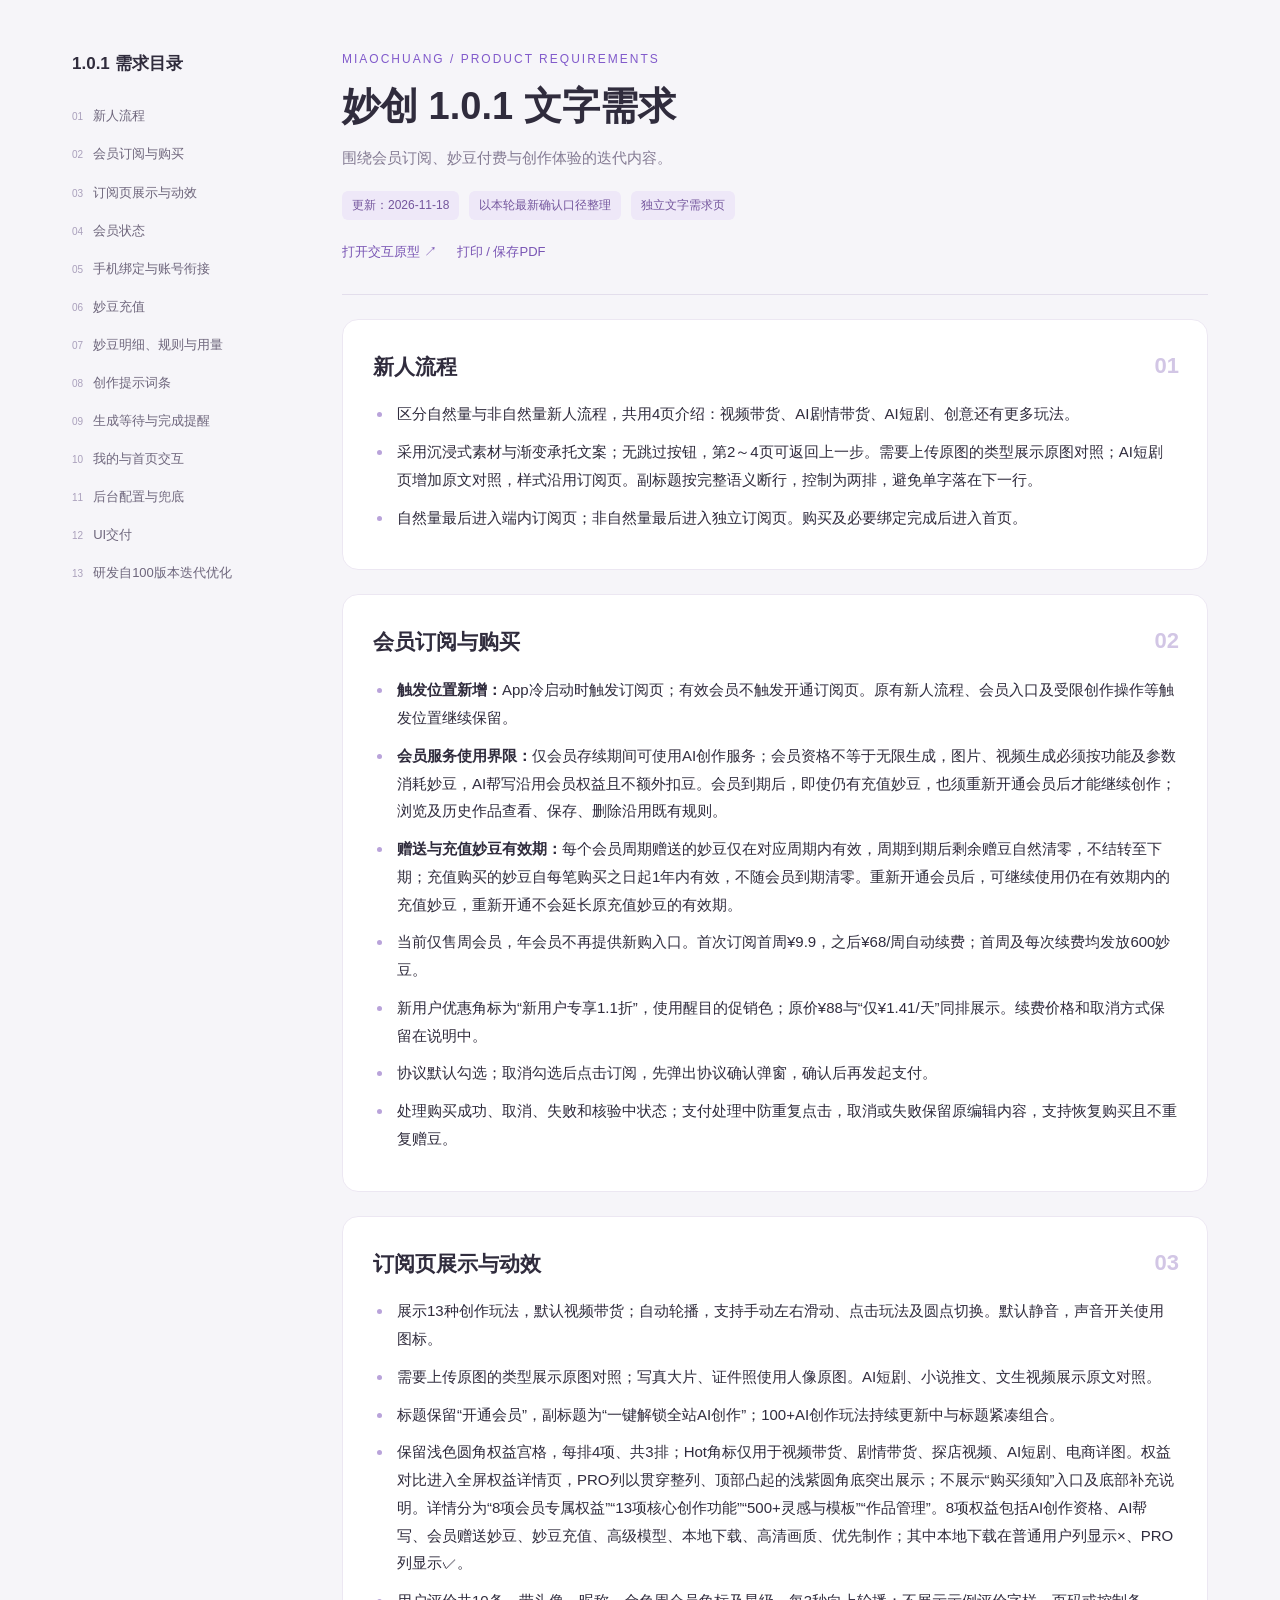
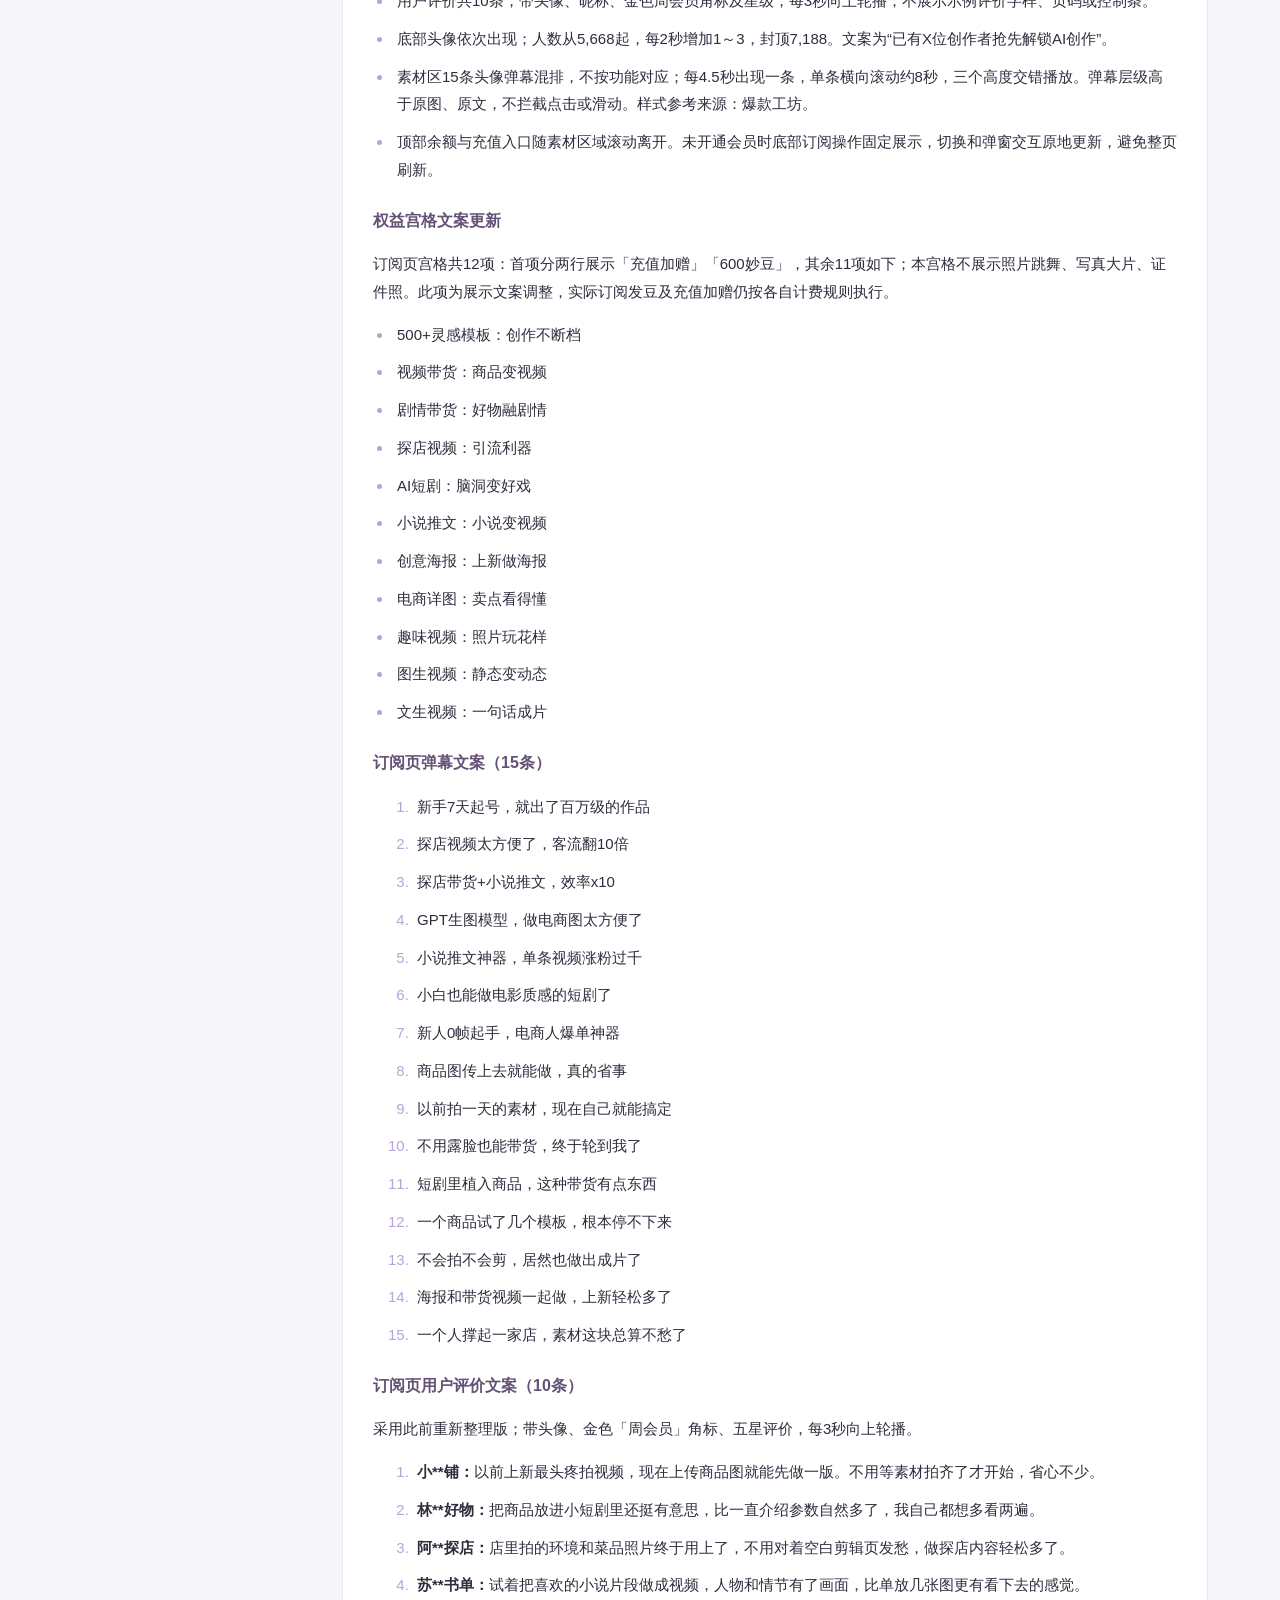
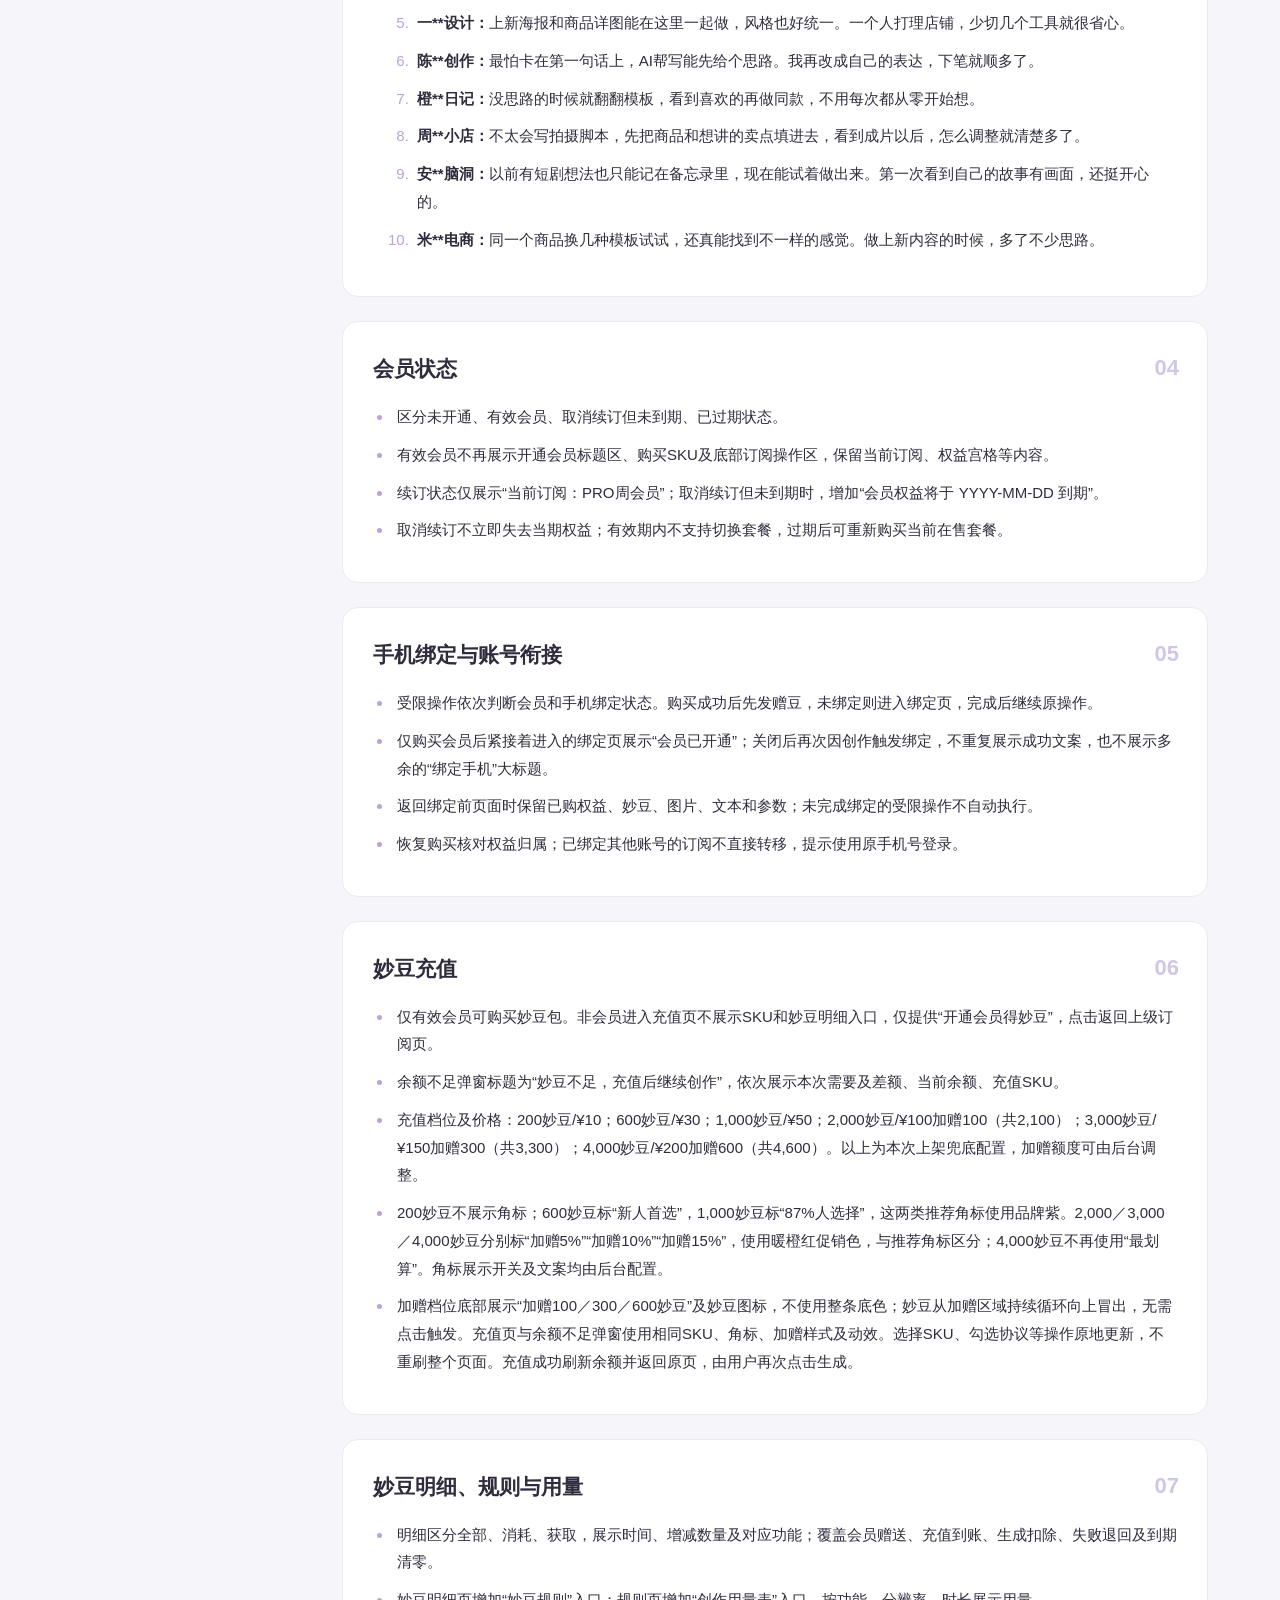
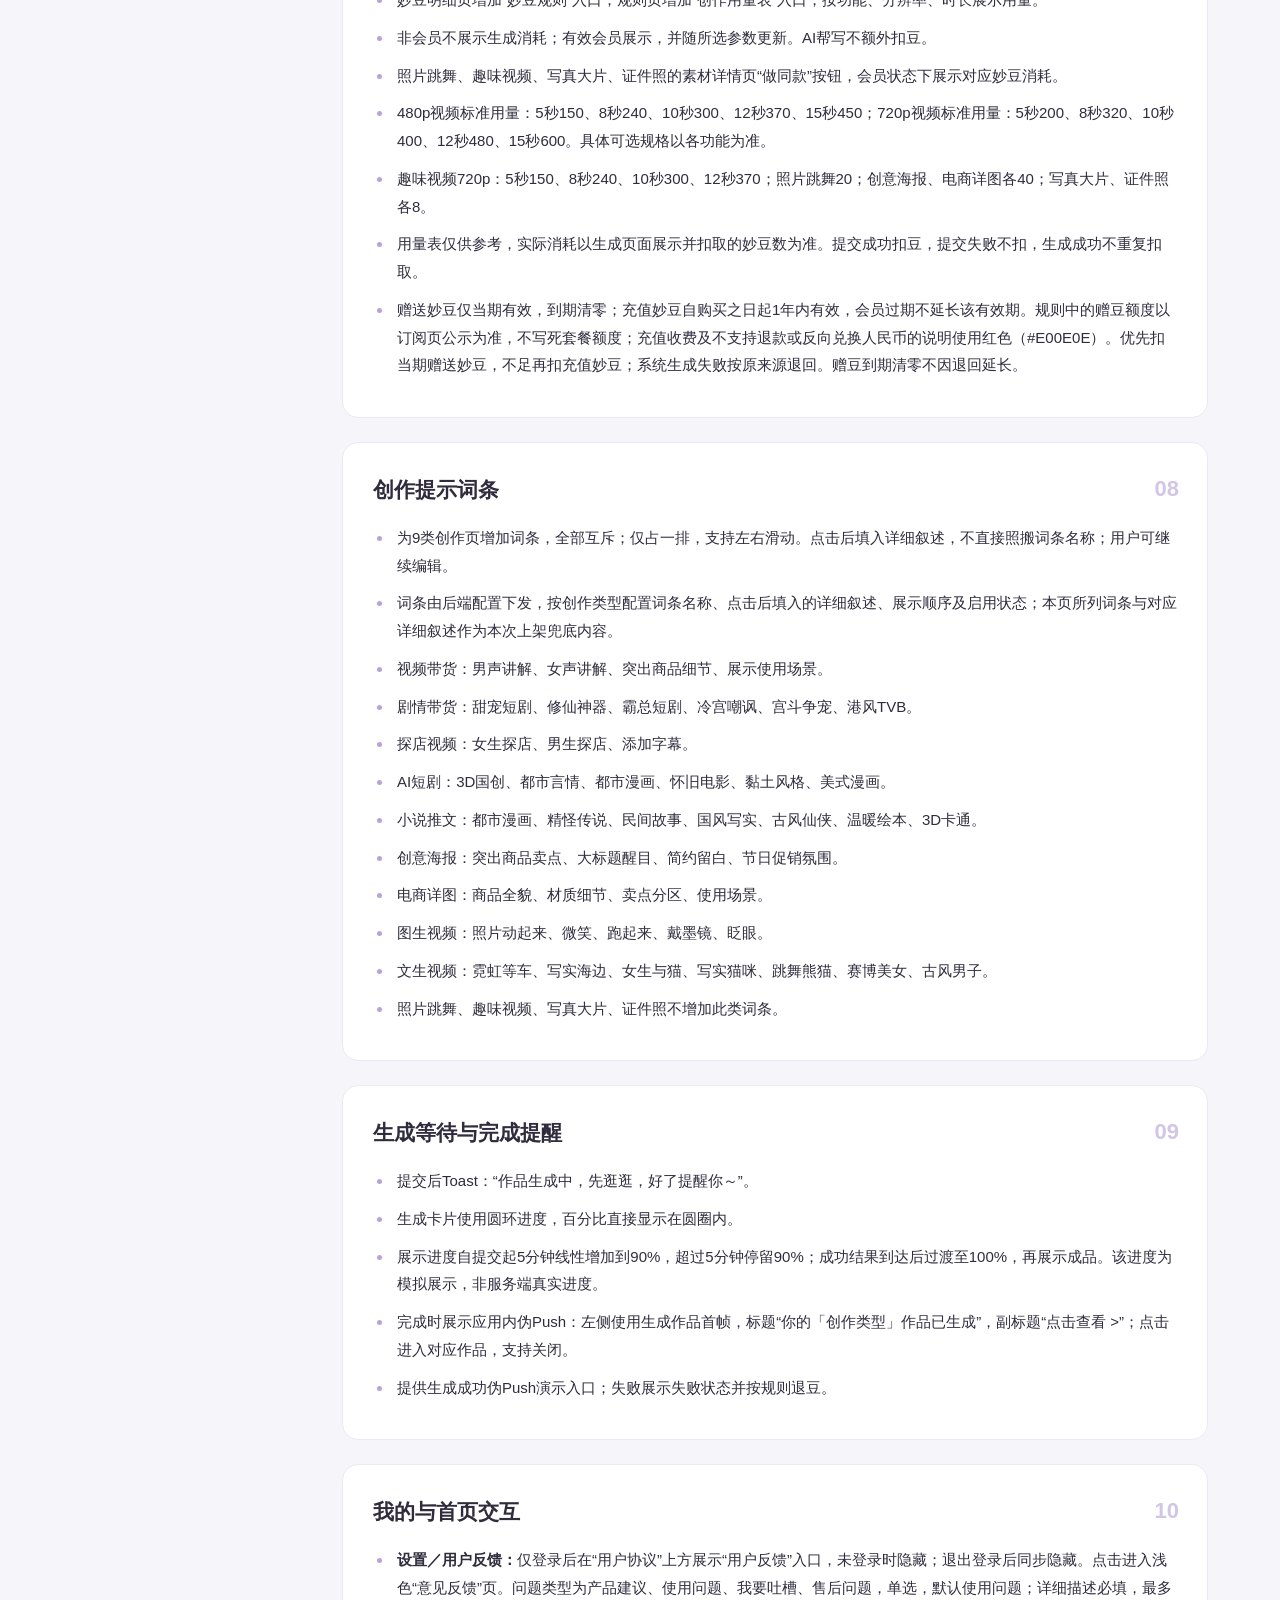
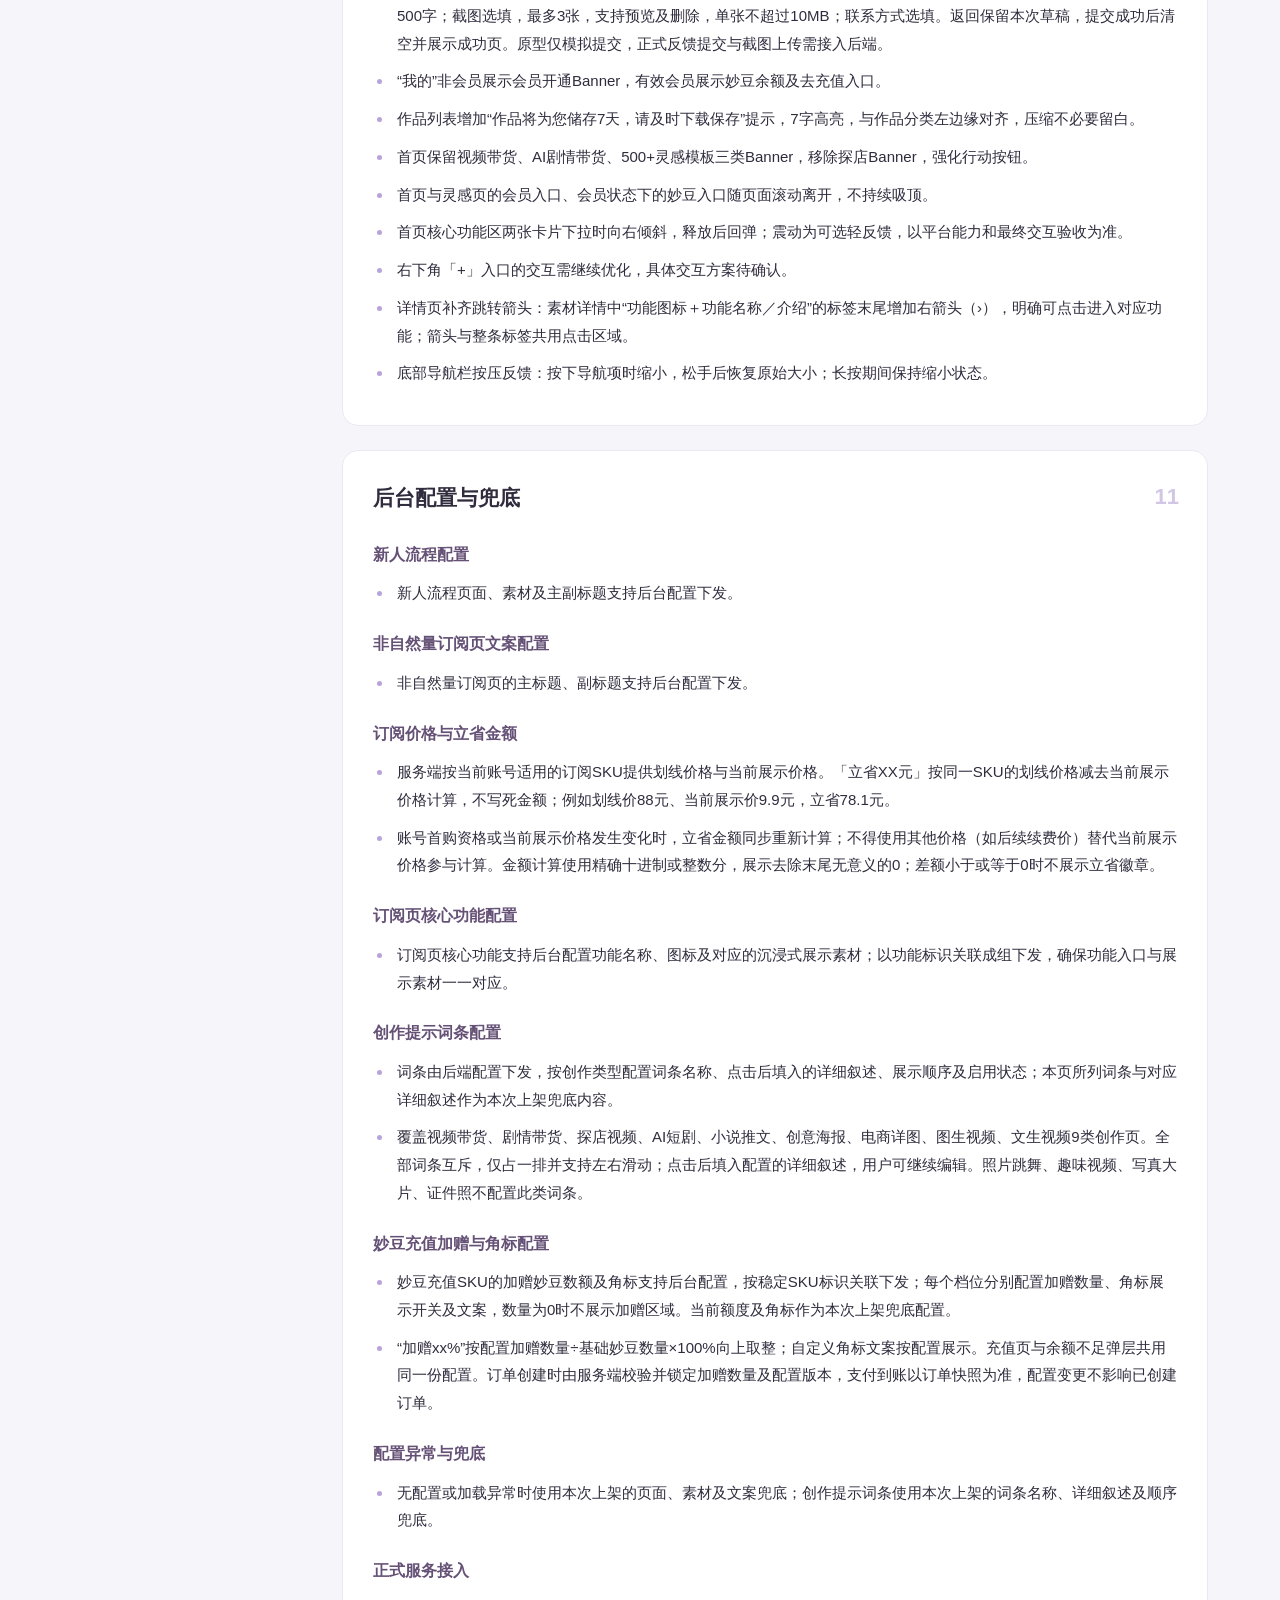
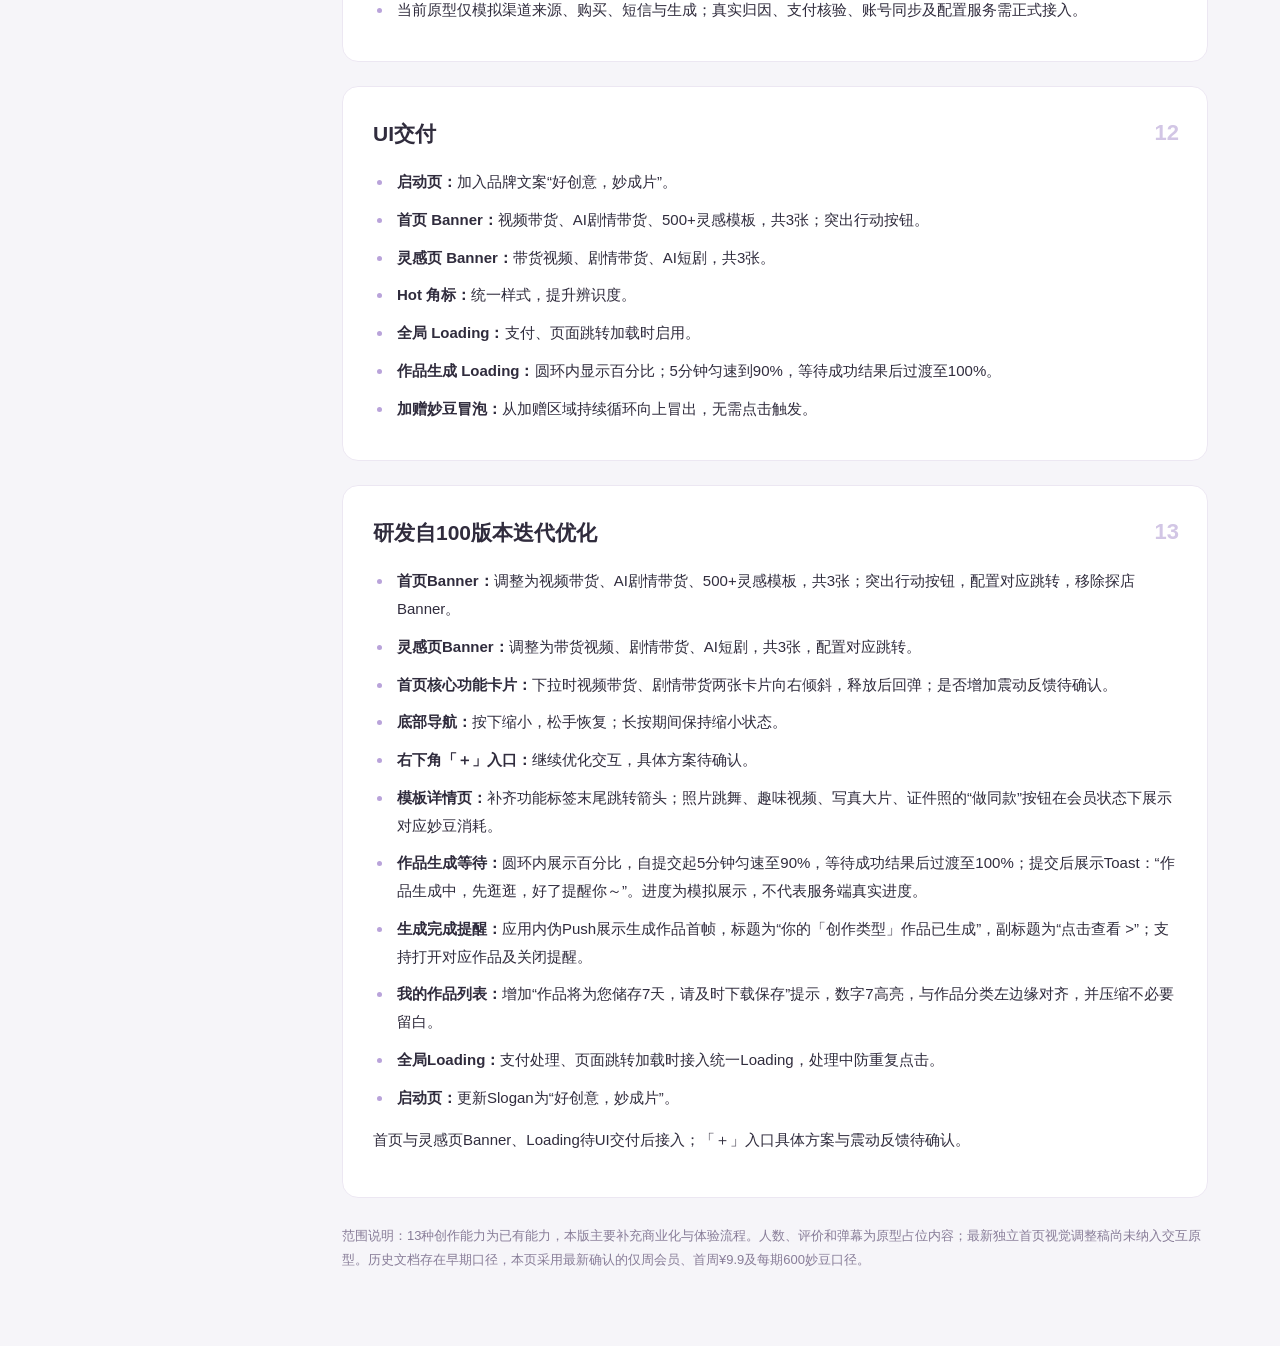
==== commit f375162f: "Add files via upload" ====
--- a/requirements.html
+++ b/requirements.html
@@ -1,2 +1,2 @@
-<!doctype html><html lang="zh-CN"><head><meta charset="utf-8"><meta name="viewport" content="width=device-width,initial-scale=1"><title>妙创 1.0.1｜文字需求</title><style>*{box-sizing:border-box}html{scroll-behavior:smooth;scroll-padding-top:28px}body{margin:0;background:#f6f5f9;color:#302c3d;font-family:-apple-system,BlinkMacSystemFont,"PingFang SC","Microsoft YaHei",sans-serif;font-size:15px;line-height:1.85}.layout{max-width:1200px;margin:auto;display:grid;grid-template-columns:230px minmax(0,1fr);gap:40px;padding:48px 32px}aside{position:sticky;top:28px;height:max-content}aside b{display:block;font-size:17px;margin-bottom:18px}nav a{display:block;color:#6e667c;text-decoration:none;padding:7px 0;font-size:13px}nav a:hover{color:#704bd1}nav span{font-size:10px;color:#aaa0bc;margin-right:10px}header{padding:0 0 30px;border-bottom:1px solid #e3deec}header .eyebrow{color:#815acb;font-size:12px;letter-spacing:2px}h1{font-size:38px;line-height:1.3;margin:12px 0}header p{color:#847b93;margin:0}.meta{display:flex;flex-wrap:wrap;gap:10px;margin-top:20px}.meta span{background:#eee8f8;color:#74569d;padding:3px 10px;border-radius:6px;font-size:12px}section{position:relative;margin-top:24px;background:white;border:1px solid #ece7f2;border-radius:16px;padding:28px 30px}h2{font-size:21px;margin:0 0 14px;padding-right:36px}.section-number{position:absolute;right:28px;top:26px;font-size:22px;color:#d2c6e5;font-weight:650}h3{font-size:16px;color:#655176;margin:22px 0 8px}ul{padding-left:20px;margin:0}li{padding-left:4px;margin:10px 0}li::marker{color:#b9a3da}.note{margin:26px 0;color:#887d98;font-size:13px}.toolbar{display:flex;gap:20px;margin-top:20px}.toolbar a,.toolbar button{font:inherit;font-size:13px;color:#7955b4;background:none;border:0;text-decoration:none;cursor:pointer;padding:0}@media(max-width:760px){.layout{display:block;padding:28px 18px}aside{position:static;margin-bottom:28px}nav{display:flex;gap:5px 14px;flex-wrap:wrap}nav a{padding:2px 0}nav span{display:none}h1{font-size:30px}section{padding:24px 20px}.section-number{right:20px;top:22px}}@media print{aside,.toolbar{display:none}.layout{display:block;padding:0}body{background:white;font-size:11px}section{break-inside:avoid;border:0;border-bottom:1px solid #ddd;border-radius:0;padding:16px 0;margin-top:8px}h1{font-size:26px}h2{font-size:16px}.section-number{right:0}header{padding-bottom:15px}}</style></head><body><div class="layout"><aside><b>1.0.1 需求目录</b><nav><a href="#s1"><span>01</span>新人流程</a><a href="#s2"><span>02</span>会员订阅与购买</a><a href="#s3"><span>03</span>订阅页展示与动效</a><a href="#s4"><span>04</span>会员状态</a><a href="#s5"><span>05</span>手机绑定与账号衔接</a><a href="#s6"><span>06</span>妙豆充值</a><a href="#s7"><span>07</span>妙豆明细、规则与用量</a><a href="#s8"><span>08</span>创作提示词条</a><a href="#s9"><span>09</span>生成等待与完成提醒</a><a href="#s10"><span>10</span>我的与首页交互</a><a href="#s11"><span>11</span>后台配置与兜底</a><a href="#s12"><span>12</span>UI交付</a><a href="#s13"><span>13</span>研发自100版本迭代优化</a></nav></aside><main><header><div class="eyebrow">MIAOCHUANG / PRODUCT REQUIREMENTS</div><h1>妙创 1.0.1 文字需求</h1><p>围绕会员订阅、妙豆付费与创作体验的迭代内容。</p><div class="meta"><span>更新：2026-11-12</span><span>以本轮最新确认口径整理</span><span>独立文字需求页</span></div><div class="toolbar"><a href="index.html">打开交互原型 ↗</a><button onclick="window.print()">打印 / 保存PDF</button></div></header><section id="s1"><div class="section-number">01</div><h2>新人流程</h2><ul><li>区分自然量与非自然量新人流程，共用4页介绍：视频带货、AI剧情带货、AI短剧、创意还有更多玩法。</li><li>采用沉浸式素材与渐变承托文案；无跳过按钮，第2～4页可返回上一步。需要上传原图的类型展示原图对照；AI短剧页增加原文对照，样式沿用订阅页。副标题按完整语义断行，控制为两排，避免单字落在下一行。</li><li>自然量最后进入端内订阅页；非自然量最后进入独立订阅页。购买及必要绑定完成后进入首页。</li></ul></section><section id="s2"><div class="section-number">02</div><h2>会员订阅与购买</h2><ul><li>当前仅售周会员，年会员不再提供新购入口。首次订阅首周¥9.9，之后¥68/周自动续费；首周及每次续费均发放600妙豆。</li><li>新用户优惠角标为“新用户专享1.1折”，使用醒目的促销色；原价¥88与“仅¥1.41/天”同排展示。续费价格和取消方式保留在说明中。</li><li>协议默认勾选；取消勾选后点击订阅，先弹出协议确认弹窗，确认后再发起支付。</li><li>处理购买成功、取消、失败和核验中状态；支付处理中防重复点击，取消或失败保留原编辑内容，支持恢复购买且不重复赠豆。</li></ul></section><section id="s3"><div class="section-number">03</div><h2>订阅页展示与动效</h2><ul><li>展示13种创作玩法，默认视频带货；自动轮播，支持手动左右滑动、点击玩法及圆点切换。默认静音，声音开关使用图标。</li><li>需要上传原图的类型展示原图对照；写真大片、证件照使用人像原图。AI短剧、小说推文、文生视频展示原文对照。</li><li>标题保留“开通会员”，副标题为“一键解锁全站AI创作”；100+AI创作玩法持续更新中与标题紧凑组合。</li><li>保留浅色圆角权益宫格，每排4项、共3排；Hot角标仅用于视频带货、剧情带货、探店视频、AI短剧、电商详图。权益对比进入全屏权益详情页，PRO列以贯穿整列、顶部凸起的浅紫圆角底突出展示；不展示“购买须知”入口及底部补充说明。详情分为“8项会员专属权益”“13项核心创作功能”“500+灵感与模板”“作品管理”。8项权益包括AI创作资格、AI帮写、会员赠送妙豆、妙豆充值、高级模型、本地下载、高清画质、优先制作；其中本地下载在普通用户列显示×、PRO列显示✓。</li><li>用户评价共10条，带头像、昵称、金色周会员角标及星级，每3秒向上轮播；不展示示例评价字样、页码或控制条。</li><li>底部头像依次出现；人数从5,668起，每2秒增加1～3，封顶7,188。文案为“已有X位创作者抢先解锁AI创作”。</li><li>素材区15条头像弹幕混排，不按功能对应；每4.5秒出现一条，单条横向滚动约8秒，三个高度交错播放。弹幕层级高于原图、原文，不拦截点击或滑动。样式参考来源：爆款工坊。</li><li>顶部余额与充值入口随素材区域滚动离开。未开通会员时底部订阅操作固定展示，切换和弹窗交互原地更新，避免整页刷新。</li></ul><h3>周会员卡片视觉更新</h3><p>卡片采用紧凑布局，高度约108px（小屏约102px），价格字号36px（小屏33px），标题18px、优惠标签11px，右侧徽章同步缩小；采用浅暖渐变底、珊瑚色圆角描边；周会员与「新用户专享1.1折」横排，红色大号¥9.9与灰色划线¥88并排。右侧浅橙色齿边徽章倾斜展示「立省／¥78.1」及星形装饰，不展示日均价。已使用首购优惠的账号保留实际¥68价格，不展示首购立省金额。此次仅调整展示，购买及续费规则不变。</p><h3>权益宫格文案更新</h3><p>订阅页宫格共12项：首项分两行展示「充值加赠」「600妙豆」，其余11项如下；本宫格不展示照片跳舞、写真大片、证件照。此项为展示文案调整，实际订阅发豆及充值加赠仍按各自计费规则执行。</p><ul><li>500+灵感模板：创作不断档</li><li>视频带货：商品变视频</li><li>剧情带货：好物融剧情</li><li>探店视频：引流利器</li><li>AI短剧：脑洞变好戏</li><li>小说推文：小说变视频</li><li>创意海报：上新做海报</li><li>电商详图：卖点看得懂</li><li>趣味视频：照片玩花样</li><li>图生视频：静态变动态</li><li>文生视频：一句话成片</li></ul><div id="subscription-copy"><h3>订阅页弹幕文案（15条）</h3><ol><li>新手7天起号，就出了百万级的作品</li><li>探店视频太方便了，客流翻10倍</li><li>探店带货+小说推文，效率x10</li><li>GPT生图模型，做电商图太方便了</li><li>小说推文神器，单条视频涨粉过千</li><li>小白也能做电影质感的短剧了</li><li>新人0帧起手，电商人爆单神器</li><li>商品图传上去就能做，真的省事</li><li>以前拍一天的素材，现在自己就能搞定</li><li>不用露脸也能带货，终于轮到我了</li><li>短剧里植入商品，这种带货有点东西</li><li>一个商品试了几个模板，根本停不下来</li><li>不会拍不会剪，居然也做出成片了</li><li>海报和带货视频一起做，上新轻松多了</li><li>一个人撑起一家店，素材这块总算不愁了</li></ol><h3>订阅页用户评价文案（10条）</h3><p>采用此前重新整理版；带头像、金色「周会员」角标、五星评价，每3秒向上轮播。</p><ol><li><strong>小**铺：</strong>以前上新最头疼拍视频，现在上传商品图就能先做一版。不用等素材拍齐了才开始，省心不少。</li><li><strong>林**好物：</strong>把商品放进小短剧里还挺有意思，比一直介绍参数自然多了，我自己都想多看两遍。</li><li><strong>阿**探店：</strong>店里拍的环境和菜品照片终于用上了，不用对着空白剪辑页发愁，做探店内容轻松多了。</li><li><strong>苏**书单：</strong>试着把喜欢的小说片段做成视频，人物和情节有了画面，比单放几张图更有看下去的感觉。</li><li><strong>一**设计：</strong>上新海报和商品详图能在这里一起做，风格也好统一。一个人打理店铺，少切几个工具就很省心。</li><li><strong>陈**创作：</strong>最怕卡在第一句话上，AI帮写能先给个思路。我再改成自己的表达，下笔就顺多了。</li><li><strong>橙**日记：</strong>没思路的时候就翻翻模板，看到喜欢的再做同款，不用每次都从零开始想。</li><li><strong>周**小店：</strong>不太会写拍摄脚本，先把商品和想讲的卖点填进去，看到成片以后，怎么调整就清楚多了。</li><li><strong>安**脑洞：</strong>以前有短剧想法也只能记在备忘录里，现在能试着做出来。第一次看到自己的故事有画面，还挺开心的。</li><li><strong>米**电商：</strong>同一个商品换几种模板试试，还真能找到不一样的感觉。做上新内容的时候，多了不少思路。</li></ol></div>
+<!doctype html><html lang="zh-CN"><head><meta charset="utf-8"><meta name="viewport" content="width=device-width,initial-scale=1"><title>妙创 1.0.1｜文字需求</title><style>*{box-sizing:border-box}html{scroll-behavior:smooth;scroll-padding-top:28px}body{margin:0;background:#f6f5f9;color:#302c3d;font-family:-apple-system,BlinkMacSystemFont,"PingFang SC","Microsoft YaHei",sans-serif;font-size:15px;line-height:1.85}.layout{max-width:1200px;margin:auto;display:grid;grid-template-columns:230px minmax(0,1fr);gap:40px;padding:48px 32px}aside{position:sticky;top:28px;height:max-content}aside b{display:block;font-size:17px;margin-bottom:18px}nav a{display:block;color:#6e667c;text-decoration:none;padding:7px 0;font-size:13px}nav a:hover{color:#704bd1}nav span{font-size:10px;color:#aaa0bc;margin-right:10px}header{padding:0 0 30px;border-bottom:1px solid #e3deec}header .eyebrow{color:#815acb;font-size:12px;letter-spacing:2px}h1{font-size:38px;line-height:1.3;margin:12px 0}header p{color:#847b93;margin:0}.meta{display:flex;flex-wrap:wrap;gap:10px;margin-top:20px}.meta span{background:#eee8f8;color:#74569d;padding:3px 10px;border-radius:6px;font-size:12px}section{position:relative;margin-top:24px;background:white;border:1px solid #ece7f2;border-radius:16px;padding:28px 30px}h2{font-size:21px;margin:0 0 14px;padding-right:36px}.section-number{position:absolute;right:28px;top:26px;font-size:22px;color:#d2c6e5;font-weight:650}h3{font-size:16px;color:#655176;margin:22px 0 8px}ul{padding-left:20px;margin:0}li{padding-left:4px;margin:10px 0}li::marker{color:#b9a3da}.note{margin:26px 0;color:#887d98;font-size:13px}.toolbar{display:flex;gap:20px;margin-top:20px}.toolbar a,.toolbar button{font:inherit;font-size:13px;color:#7955b4;background:none;border:0;text-decoration:none;cursor:pointer;padding:0}@media(max-width:760px){.layout{display:block;padding:28px 18px}aside{position:static;margin-bottom:28px}nav{display:flex;gap:5px 14px;flex-wrap:wrap}nav a{padding:2px 0}nav span{display:none}h1{font-size:30px}section{padding:24px 20px}.section-number{right:20px;top:22px}}@media print{aside,.toolbar{display:none}.layout{display:block;padding:0}body{background:white;font-size:11px}section{break-inside:avoid;border:0;border-bottom:1px solid #ddd;border-radius:0;padding:16px 0;margin-top:8px}h1{font-size:26px}h2{font-size:16px}.section-number{right:0}header{padding-bottom:15px}}</style></head><body><div class="layout"><aside><b>1.0.1 需求目录</b><nav><a href="#s1"><span>01</span>新人流程</a><a href="#s2"><span>02</span>会员订阅与购买</a><a href="#s3"><span>03</span>订阅页展示与动效</a><a href="#s4"><span>04</span>会员状态</a><a href="#s5"><span>05</span>手机绑定与账号衔接</a><a href="#s6"><span>06</span>妙豆充值</a><a href="#s7"><span>07</span>妙豆明细、规则与用量</a><a href="#s8"><span>08</span>创作提示词条</a><a href="#s9"><span>09</span>生成等待与完成提醒</a><a href="#s10"><span>10</span>我的与首页交互</a><a href="#s11"><span>11</span>后台配置与兜底</a><a href="#s12"><span>12</span>UI交付</a><a href="#s13"><span>13</span>研发自100版本迭代优化</a></nav></aside><main><header><div class="eyebrow">MIAOCHUANG / PRODUCT REQUIREMENTS</div><h1>妙创 1.0.1 文字需求</h1><p>围绕会员订阅、妙豆付费与创作体验的迭代内容。</p><div class="meta"><span>更新：2026-11-18</span><span>以本轮最新确认口径整理</span><span>独立文字需求页</span></div><div class="toolbar"><a href="index.html">打开交互原型 ↗</a><button onclick="window.print()">打印 / 保存PDF</button></div></header><section id="s1"><div class="section-number">01</div><h2>新人流程</h2><ul><li>区分自然量与非自然量新人流程，共用4页介绍：视频带货、AI剧情带货、AI短剧、创意还有更多玩法。</li><li>采用沉浸式素材与渐变承托文案；无跳过按钮，第2～4页可返回上一步。需要上传原图的类型展示原图对照；AI短剧页增加原文对照，样式沿用订阅页。副标题按完整语义断行，控制为两排，避免单字落在下一行。</li><li>自然量最后进入端内订阅页；非自然量最后进入独立订阅页。购买及必要绑定完成后进入首页。</li></ul></section><section id="s2"><div class="section-number">02</div><h2>会员订阅与购买</h2><ul><li><strong>触发位置新增：</strong>App冷启动时触发订阅页；有效会员不触发开通订阅页。原有新人流程、会员入口及受限创作操作等触发位置继续保留。</li><li><strong>会员服务使用界限：</strong>仅会员存续期间可使用AI创作服务；会员资格不等于无限生成，图片、视频生成必须按功能及参数消耗妙豆，AI帮写沿用会员权益且不额外扣豆。会员到期后，即使仍有充值妙豆，也须重新开通会员后才能继续创作；浏览及历史作品查看、保存、删除沿用既有规则。</li><li><strong>赠送与充值妙豆有效期：</strong>每个会员周期赠送的妙豆仅在对应周期内有效，周期到期后剩余赠豆自然清零，不结转至下期；充值购买的妙豆自每笔购买之日起1年内有效，不随会员到期清零。重新开通会员后，可继续使用仍在有效期内的充值妙豆，重新开通不会延长原充值妙豆的有效期。</li><li>当前仅售周会员，年会员不再提供新购入口。首次订阅首周¥9.9，之后¥68/周自动续费；首周及每次续费均发放600妙豆。</li><li>新用户优惠角标为“新用户专享1.1折”，使用醒目的促销色；原价¥88与“仅¥1.41/天”同排展示。续费价格和取消方式保留在说明中。</li><li>协议默认勾选；取消勾选后点击订阅，先弹出协议确认弹窗，确认后再发起支付。</li><li>处理购买成功、取消、失败和核验中状态；支付处理中防重复点击，取消或失败保留原编辑内容，支持恢复购买且不重复赠豆。</li></ul></section><section id="s3"><div class="section-number">03</div><h2>订阅页展示与动效</h2><ul><li>展示13种创作玩法，默认视频带货；自动轮播，支持手动左右滑动、点击玩法及圆点切换。默认静音，声音开关使用图标。</li><li>需要上传原图的类型展示原图对照；写真大片、证件照使用人像原图。AI短剧、小说推文、文生视频展示原文对照。</li><li>标题保留“开通会员”，副标题为“一键解锁全站AI创作”；100+AI创作玩法持续更新中与标题紧凑组合。</li><li>保留浅色圆角权益宫格，每排4项、共3排；Hot角标仅用于视频带货、剧情带货、探店视频、AI短剧、电商详图。权益对比进入全屏权益详情页，PRO列以贯穿整列、顶部凸起的浅紫圆角底突出展示；不展示“购买须知”入口及底部补充说明。详情分为“8项会员专属权益”“13项核心创作功能”“500+灵感与模板”“作品管理”。8项权益包括AI创作资格、AI帮写、会员赠送妙豆、妙豆充值、高级模型、本地下载、高清画质、优先制作；其中本地下载在普通用户列显示×、PRO列显示✓。</li><li>用户评价共10条，带头像、昵称、金色周会员角标及星级，每3秒向上轮播；不展示示例评价字样、页码或控制条。</li><li>底部头像依次出现；人数从5,668起，每2秒增加1～3，封顶7,188。文案为“已有X位创作者抢先解锁AI创作”。</li><li>素材区15条头像弹幕混排，不按功能对应；每4.5秒出现一条，单条横向滚动约8秒，三个高度交错播放。弹幕层级高于原图、原文，不拦截点击或滑动。样式参考来源：爆款工坊。</li><li>顶部余额与充值入口随素材区域滚动离开。未开通会员时底部订阅操作固定展示，切换和弹窗交互原地更新，避免整页刷新。</li></ul><h3>权益宫格文案更新</h3><p>订阅页宫格共12项：首项分两行展示「充值加赠」「600妙豆」，其余11项如下；本宫格不展示照片跳舞、写真大片、证件照。此项为展示文案调整，实际订阅发豆及充值加赠仍按各自计费规则执行。</p><ul><li>500+灵感模板：创作不断档</li><li>视频带货：商品变视频</li><li>剧情带货：好物融剧情</li><li>探店视频：引流利器</li><li>AI短剧：脑洞变好戏</li><li>小说推文：小说变视频</li><li>创意海报：上新做海报</li><li>电商详图：卖点看得懂</li><li>趣味视频：照片玩花样</li><li>图生视频：静态变动态</li><li>文生视频：一句话成片</li></ul><div id="subscription-copy"><h3>订阅页弹幕文案（15条）</h3><ol><li>新手7天起号，就出了百万级的作品</li><li>探店视频太方便了，客流翻10倍</li><li>探店带货+小说推文，效率x10</li><li>GPT生图模型，做电商图太方便了</li><li>小说推文神器，单条视频涨粉过千</li><li>小白也能做电影质感的短剧了</li><li>新人0帧起手，电商人爆单神器</li><li>商品图传上去就能做，真的省事</li><li>以前拍一天的素材，现在自己就能搞定</li><li>不用露脸也能带货，终于轮到我了</li><li>短剧里植入商品，这种带货有点东西</li><li>一个商品试了几个模板，根本停不下来</li><li>不会拍不会剪，居然也做出成片了</li><li>海报和带货视频一起做，上新轻松多了</li><li>一个人撑起一家店，素材这块总算不愁了</li></ol><h3>订阅页用户评价文案（10条）</h3><p>采用此前重新整理版；带头像、金色「周会员」角标、五星评价，每3秒向上轮播。</p><ol><li><strong>小**铺：</strong>以前上新最头疼拍视频，现在上传商品图就能先做一版。不用等素材拍齐了才开始，省心不少。</li><li><strong>林**好物：</strong>把商品放进小短剧里还挺有意思，比一直介绍参数自然多了，我自己都想多看两遍。</li><li><strong>阿**探店：</strong>店里拍的环境和菜品照片终于用上了，不用对着空白剪辑页发愁，做探店内容轻松多了。</li><li><strong>苏**书单：</strong>试着把喜欢的小说片段做成视频，人物和情节有了画面，比单放几张图更有看下去的感觉。</li><li><strong>一**设计：</strong>上新海报和商品详图能在这里一起做，风格也好统一。一个人打理店铺，少切几个工具就很省心。</li><li><strong>陈**创作：</strong>最怕卡在第一句话上，AI帮写能先给个思路。我再改成自己的表达，下笔就顺多了。</li><li><strong>橙**日记：</strong>没思路的时候就翻翻模板，看到喜欢的再做同款，不用每次都从零开始想。</li><li><strong>周**小店：</strong>不太会写拍摄脚本，先把商品和想讲的卖点填进去，看到成片以后，怎么调整就清楚多了。</li><li><strong>安**脑洞：</strong>以前有短剧想法也只能记在备忘录里，现在能试着做出来。第一次看到自己的故事有画面，还挺开心的。</li><li><strong>米**电商：</strong>同一个商品换几种模板试试，还真能找到不一样的感觉。做上新内容的时候，多了不少思路。</li></ol></div>
 </section><section id="s4"><div class="section-number">04</div><h2>会员状态</h2><ul><li>区分未开通、有效会员、取消续订但未到期、已过期状态。</li><li>有效会员不再展示开通会员标题区、购买SKU及底部订阅操作区，保留当前订阅、权益宫格等内容。</li><li>续订状态仅展示“当前订阅：PRO周会员”；取消续订但未到期时，增加“会员权益将于 YYYY-MM-DD 到期”。</li><li>取消续订不立即失去当期权益；有效期内不支持切换套餐，过期后可重新购买当前在售套餐。</li></ul></section><section id="s5"><div class="section-number">05</div><h2>手机绑定与账号衔接</h2><ul><li>受限操作依次判断会员和手机绑定状态。购买成功后先发赠豆，未绑定则进入绑定页，完成后继续原操作。</li><li>仅购买会员后紧接着进入的绑定页展示“会员已开通”；关闭后再次因创作触发绑定，不重复展示成功文案，也不展示多余的“绑定手机”大标题。</li><li>返回绑定前页面时保留已购权益、妙豆、图片、文本和参数；未完成绑定的受限操作不自动执行。</li><li>恢复购买核对权益归属；已绑定其他账号的订阅不直接转移，提示使用原手机号登录。</li></ul></section><section id="s6"><div class="section-number">06</div><h2>妙豆充值</h2><ul><li>仅有效会员可购买妙豆包。非会员进入充值页不展示SKU和妙豆明细入口，仅提供“开通会员得妙豆”，点击返回上级订阅页。</li><li>余额不足弹窗标题为“妙豆不足，充值后继续创作”，依次展示本次需要及差额、当前余额、充值SKU。</li><li>充值档位及价格：200妙豆/¥10；600妙豆/¥30；1,000妙豆/¥50；2,000妙豆/¥100加赠100（共2,100）；3,000妙豆/¥150加赠300（共3,300）；4,000妙豆/¥200加赠600（共4,600）。以上为本次上架兜底配置，加赠额度可由后台调整。</li><li>200妙豆不展示角标；600妙豆标“新人首选”，1,000妙豆标“87%人选择”，这两类推荐角标使用品牌紫。2,000／3,000／4,000妙豆分别标“加赠5%”“加赠10%”“加赠15%”，使用暖橙红促销色，与推荐角标区分；4,000妙豆不再使用“最划算”。角标展示开关及文案均由后台配置。</li><li>加赠档位底部展示“加赠100／300／600妙豆”及妙豆图标，不使用整条底色；妙豆从加赠区域持续循环向上冒出，无需点击触发。充值页与余额不足弹窗使用相同SKU、角标、加赠样式及动效。选择SKU、勾选协议等操作原地更新，不重刷整个页面。充值成功刷新余额并返回原页，由用户再次点击生成。</li></ul></section><section id="s7"><div class="section-number">07</div><h2>妙豆明细、规则与用量</h2><ul><li>明细区分全部、消耗、获取，展示时间、增减数量及对应功能；覆盖会员赠送、充值到账、生成扣除、失败退回及到期清零。</li><li>妙豆明细页增加“妙豆规则”入口；规则页增加“创作用量表”入口，按功能、分辨率、时长展示用量。</li><li>非会员不展示生成消耗；有效会员展示，并随所选参数更新。AI帮写不额外扣豆。</li><li>照片跳舞、趣味视频、写真大片、证件照的素材详情页“做同款”按钮，会员状态下展示对应妙豆消耗。</li><li>480p视频标准用量：5秒150、8秒240、10秒300、12秒370、15秒450；720p视频标准用量：5秒200、8秒320、10秒400、12秒480、15秒600。具体可选规格以各功能为准。</li><li>趣味视频720p：5秒150、8秒240、10秒300、12秒370；照片跳舞20；创意海报、电商详图各40；写真大片、证件照各8。</li><li>用量表仅供参考，实际消耗以生成页面展示并扣取的妙豆数为准。提交成功扣豆，提交失败不扣，生成成功不重复扣取。</li><li>赠送妙豆仅当期有效，到期清零；充值妙豆自购买之日起1年内有效，会员过期不延长该有效期。规则中的赠豆额度以订阅页公示为准，不写死套餐额度；充值收费及不支持退款或反向兑换人民币的说明使用红色（#E00E0E）。优先扣当期赠送妙豆，不足再扣充值妙豆；系统生成失败按原来源退回。赠豆到期清零不因退回延长。</li></ul></section><section id="s8"><div class="section-number">08</div><h2>创作提示词条</h2><ul><li>为9类创作页增加词条，全部互斥；仅占一排，支持左右滑动。点击后填入详细叙述，不直接照搬词条名称；用户可继续编辑。</li><li>词条由后端配置下发，按创作类型配置词条名称、点击后填入的详细叙述、展示顺序及启用状态；本页所列词条与对应详细叙述作为本次上架兜底内容。</li><li>视频带货：男声讲解、女声讲解、突出商品细节、展示使用场景。</li><li>剧情带货：甜宠短剧、修仙神器、霸总短剧、冷宫嘲讽、宫斗争宠、港风TVB。</li><li>探店视频：女生探店、男生探店、添加字幕。</li><li>AI短剧：3D国创、都市言情、都市漫画、怀旧电影、黏土风格、美式漫画。</li><li>小说推文：都市漫画、精怪传说、民间故事、国风写实、古风仙侠、温暖绘本、3D卡通。</li><li>创意海报：突出商品卖点、大标题醒目、简约留白、节日促销氛围。</li><li>电商详图：商品全貌、材质细节、卖点分区、使用场景。</li><li>图生视频：照片动起来、微笑、跑起来、戴墨镜、眨眼。</li><li>文生视频：霓虹等车、写实海边、女生与猫、写实猫咪、跳舞熊猫、赛博美女、古风男子。</li><li>照片跳舞、趣味视频、写真大片、证件照不增加此类词条。</li></ul></section><section id="s9"><div class="section-number">09</div><h2>生成等待与完成提醒</h2><ul><li>提交后Toast：“作品生成中，先逛逛，好了提醒你～”。</li><li>生成卡片使用圆环进度，百分比直接显示在圆圈内。</li><li>展示进度自提交起5分钟线性增加到90%，超过5分钟停留90%；成功结果到达后过渡至100%，再展示成品。该进度为模拟展示，非服务端真实进度。</li><li>完成时展示应用内伪Push：左侧使用生成作品首帧，标题“你的「创作类型」作品已生成”，副标题“点击查看 &gt;”；点击进入对应作品，支持关闭。</li><li>提供生成成功伪Push演示入口；失败展示失败状态并按规则退豆。</li></ul></section><section id="s10"><div class="section-number">10</div><h2>我的与首页交互</h2><ul><li><strong>设置／用户反馈：</strong>仅登录后在“用户协议”上方展示“用户反馈”入口，未登录时隐藏；退出登录后同步隐藏。点击进入浅色“意见反馈”页。问题类型为产品建议、使用问题、我要吐槽、售后问题，单选，默认使用问题；详细描述必填，最多500字；截图选填，最多3张，支持预览及删除，单张不超过10MB；联系方式选填。返回保留本次草稿，提交成功后清空并展示成功页。原型仅模拟提交，正式反馈提交与截图上传需接入后端。</li><li>“我的”非会员展示会员开通Banner，有效会员展示妙豆余额及去充值入口。</li><li>作品列表增加“作品将为您储存7天，请及时下载保存”提示，7字高亮，与作品分类左边缘对齐，压缩不必要留白。</li><li>首页保留视频带货、AI剧情带货、500+灵感模板三类Banner，移除探店Banner，强化行动按钮。</li><li>首页与灵感页的会员入口、会员状态下的妙豆入口随页面滚动离开，不持续吸顶。</li><li>首页核心功能区两张卡片下拉时向右倾斜，释放后回弹；震动为可选轻反馈，以平台能力和最终交互验收为准。</li><li>右下角「+」入口的交互需继续优化，具体交互方案待确认。</li><li>详情页补齐跳转箭头：素材详情中“功能图标＋功能名称／介绍”的标签末尾增加右箭头（›），明确可点击进入对应功能；箭头与整条标签共用点击区域。</li><li>底部导航栏按压反馈：按下导航项时缩小，松手后恢复原始大小；长按期间保持缩小状态。</li></ul></section><section id="s11"><div class="section-number">11</div><h2>后台配置与兜底</h2><h3>新人流程配置</h3><ul><li>新人流程页面、素材及主副标题支持后台配置下发。</li></ul><h3>非自然量订阅页文案配置</h3><ul><li>非自然量订阅页的主标题、副标题支持后台配置下发。</li></ul><h3>订阅价格与立省金额</h3><ul><li>服务端按当前账号适用的订阅SKU提供划线价格与当前展示价格。「立省XX元」按同一SKU的划线价格减去当前展示价格计算，不写死金额；例如划线价88元、当前展示价9.9元，立省78.1元。</li><li>账号首购资格或当前展示价格发生变化时，立省金额同步重新计算；不得使用其他价格（如后续续费价）替代当前展示价格参与计算。金额计算使用精确十进制或整数分，展示去除末尾无意义的0；差额小于或等于0时不展示立省徽章。</li></ul><h3>订阅页核心功能配置</h3><ul><li>订阅页核心功能支持后台配置功能名称、图标及对应的沉浸式展示素材；以功能标识关联成组下发，确保功能入口与展示素材一一对应。</li></ul><h3>创作提示词条配置</h3><ul><li>词条由后端配置下发，按创作类型配置词条名称、点击后填入的详细叙述、展示顺序及启用状态；本页所列词条与对应详细叙述作为本次上架兜底内容。</li><li>覆盖视频带货、剧情带货、探店视频、AI短剧、小说推文、创意海报、电商详图、图生视频、文生视频9类创作页。全部词条互斥，仅占一排并支持左右滑动；点击后填入配置的详细叙述，用户可继续编辑。照片跳舞、趣味视频、写真大片、证件照不配置此类词条。</li></ul><h3>妙豆充值加赠与角标配置</h3><ul><li>妙豆充值SKU的加赠妙豆数额及角标支持后台配置，按稳定SKU标识关联下发；每个档位分别配置加赠数量、角标展示开关及文案，数量为0时不展示加赠区域。当前额度及角标作为本次上架兜底配置。</li><li>“加赠xx%”按配置加赠数量÷基础妙豆数量×100%向上取整；自定义角标文案按配置展示。充值页与余额不足弹层共用同一份配置。订单创建时由服务端校验并锁定加赠数量及配置版本，支付到账以订单快照为准，配置变更不影响已创建订单。</li></ul><h3>配置异常与兜底</h3><ul><li>无配置或加载异常时使用本次上架的页面、素材及文案兜底；创作提示词条使用本次上架的词条名称、详细叙述及顺序兜底。</li></ul><h3>正式服务接入</h3><ul><li>当前原型仅模拟渠道来源、购买、短信与生成；真实归因、支付核验、账号同步及配置服务需正式接入。</li></ul></section><section id="s12"><div class="section-number">12</div><h2>UI交付</h2><ul><li><strong>启动页：</strong>加入品牌文案“好创意，妙成片”。</li><li><strong>首页 Banner：</strong>视频带货、AI剧情带货、500+灵感模板，共3张；突出行动按钮。</li><li><strong>灵感页 Banner：</strong>带货视频、剧情带货、AI短剧，共3张。</li><li><strong>Hot 角标：</strong>统一样式，提升辨识度。</li><li><strong>全局 Loading：</strong>支付、页面跳转加载时启用。</li><li><strong>作品生成 Loading：</strong>圆环内显示百分比；5分钟匀速到90%，等待成功结果后过渡至100%。</li><li><strong>加赠妙豆冒泡：</strong>从加赠区域持续循环向上冒出，无需点击触发。</li></ul></section><section id="s13"><div class="section-number">13</div><h2>研发自100版本迭代优化</h2><ul><li><strong>首页Banner：</strong>调整为视频带货、AI剧情带货、500+灵感模板，共3张；突出行动按钮，配置对应跳转，移除探店Banner。</li><li><strong>灵感页Banner：</strong>调整为带货视频、剧情带货、AI短剧，共3张，配置对应跳转。</li><li><strong>首页核心功能卡片：</strong>下拉时视频带货、剧情带货两张卡片向右倾斜，释放后回弹；是否增加震动反馈待确认。</li><li><strong>底部导航：</strong>按下缩小，松手恢复；长按期间保持缩小状态。</li><li><strong>右下角「＋」入口：</strong>继续优化交互，具体方案待确认。</li><li><strong>模板详情页：</strong>补齐功能标签末尾跳转箭头；照片跳舞、趣味视频、写真大片、证件照的“做同款”按钮在会员状态下展示对应妙豆消耗。</li><li><strong>作品生成等待：</strong>圆环内展示百分比，自提交起5分钟匀速至90%，等待成功结果后过渡至100%；提交后展示Toast：“作品生成中，先逛逛，好了提醒你～”。进度为模拟展示，不代表服务端真实进度。</li><li><strong>生成完成提醒：</strong>应用内伪Push展示生成作品首帧，标题为“你的「创作类型」作品已生成”，副标题为“点击查看 >”；支持打开对应作品及关闭提醒。</li><li><strong>我的作品列表：</strong>增加“作品将为您储存7天，请及时下载保存”提示，数字7高亮，与作品分类左边缘对齐，并压缩不必要留白。</li><li><strong>全局Loading：</strong>支付处理、页面跳转加载时接入统一Loading，处理中防重复点击。</li><li><strong>启动页：</strong>更新Slogan为“好创意，妙成片”。</li></ul><p>首页与灵感页Banner、Loading待UI交付后接入；「＋」入口具体方案与震动反馈待确认。</p></section><p class="note">范围说明：13种创作能力为已有能力，本版主要补充商业化与体验流程。人数、评价和弹幕为原型占位内容；最新独立首页视觉调整稿尚未纳入交互原型。历史文档存在早期口径，本页采用最新确认的仅周会员、首周¥9.9及每期600妙豆口径。</p></main></div></body></html>
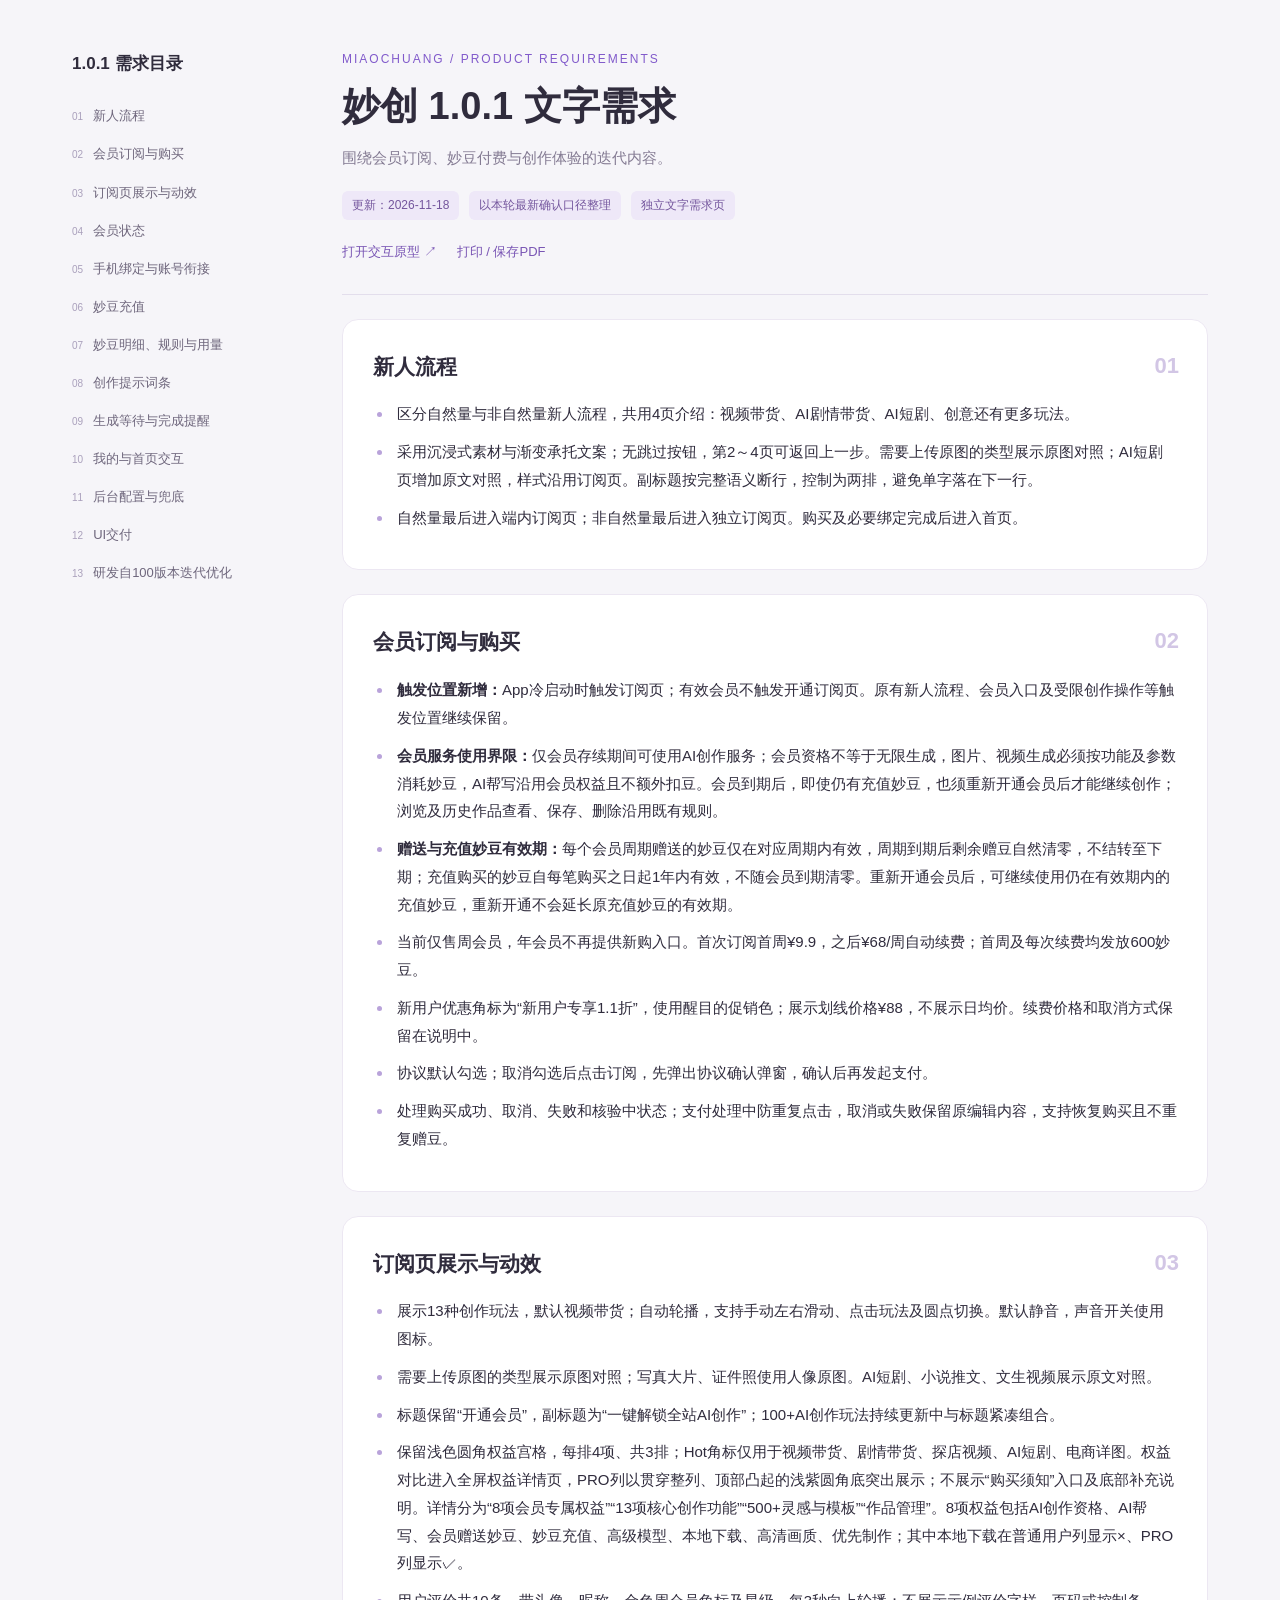
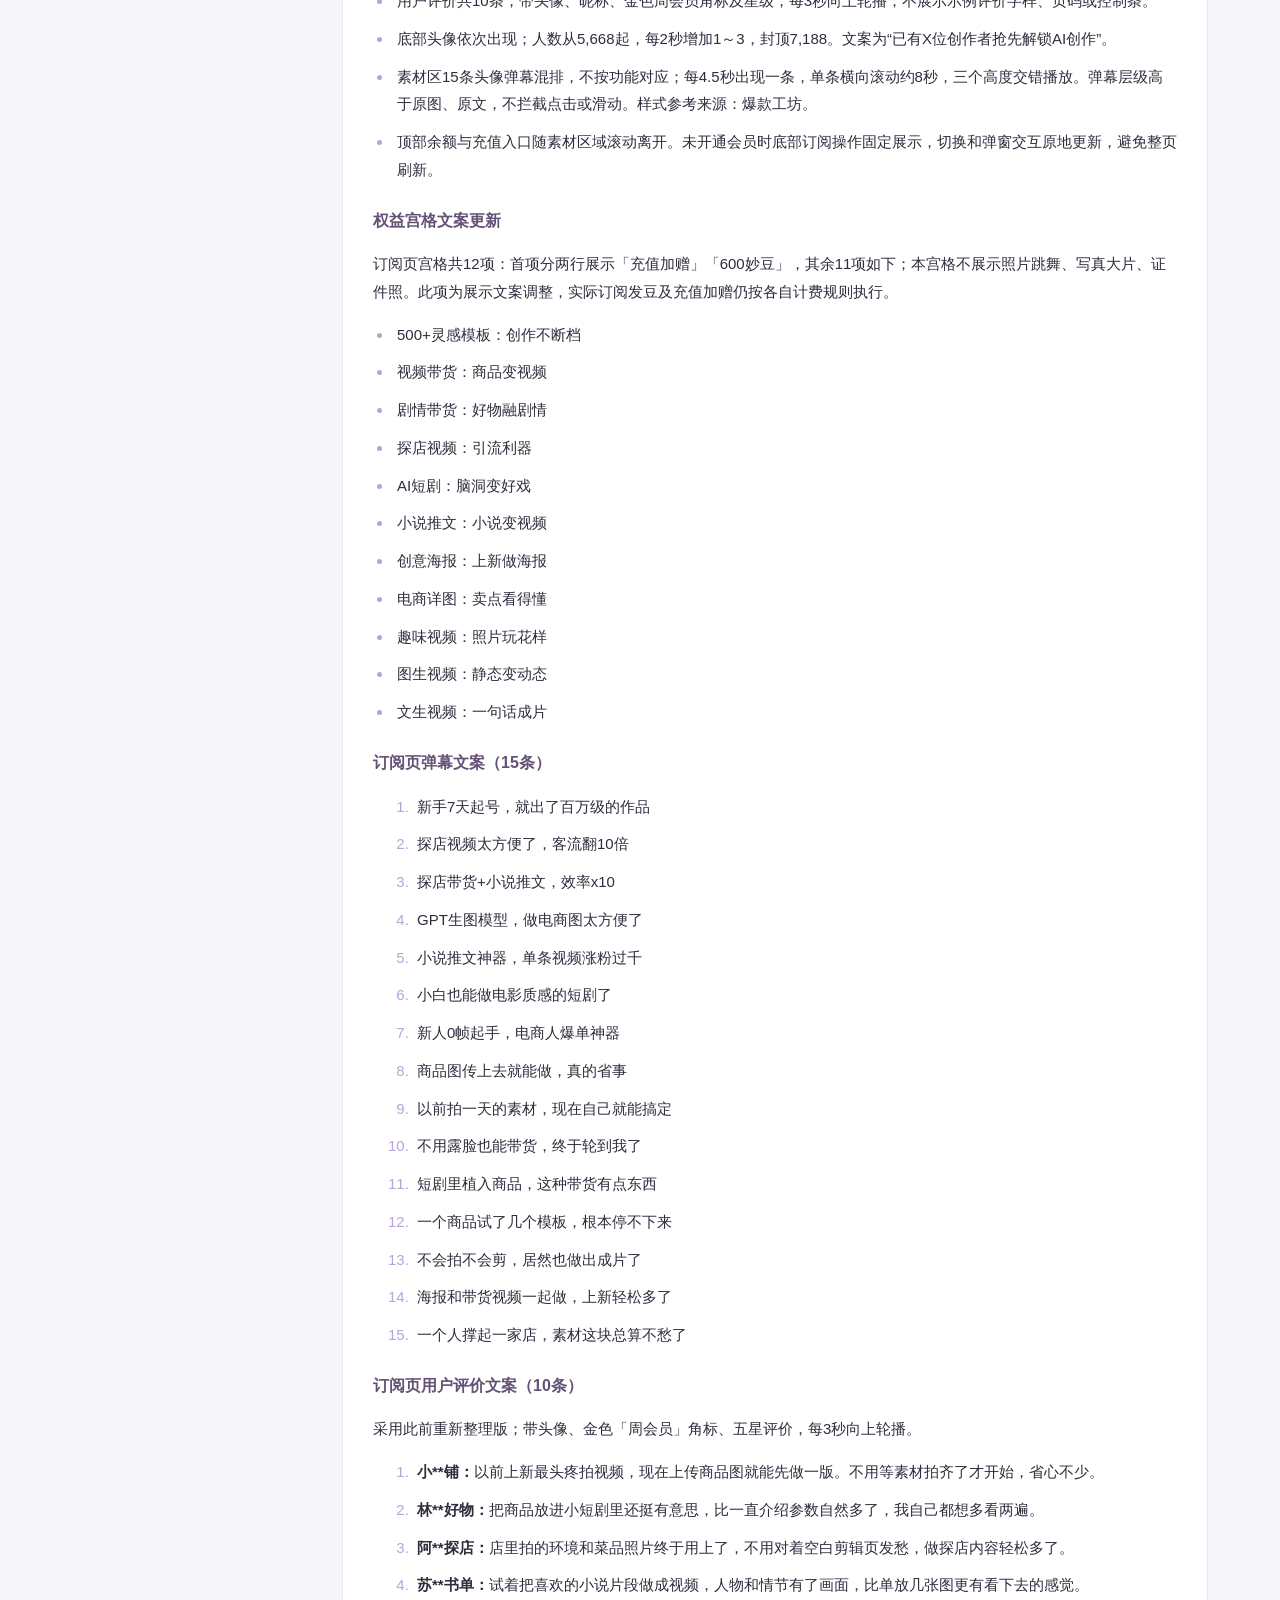
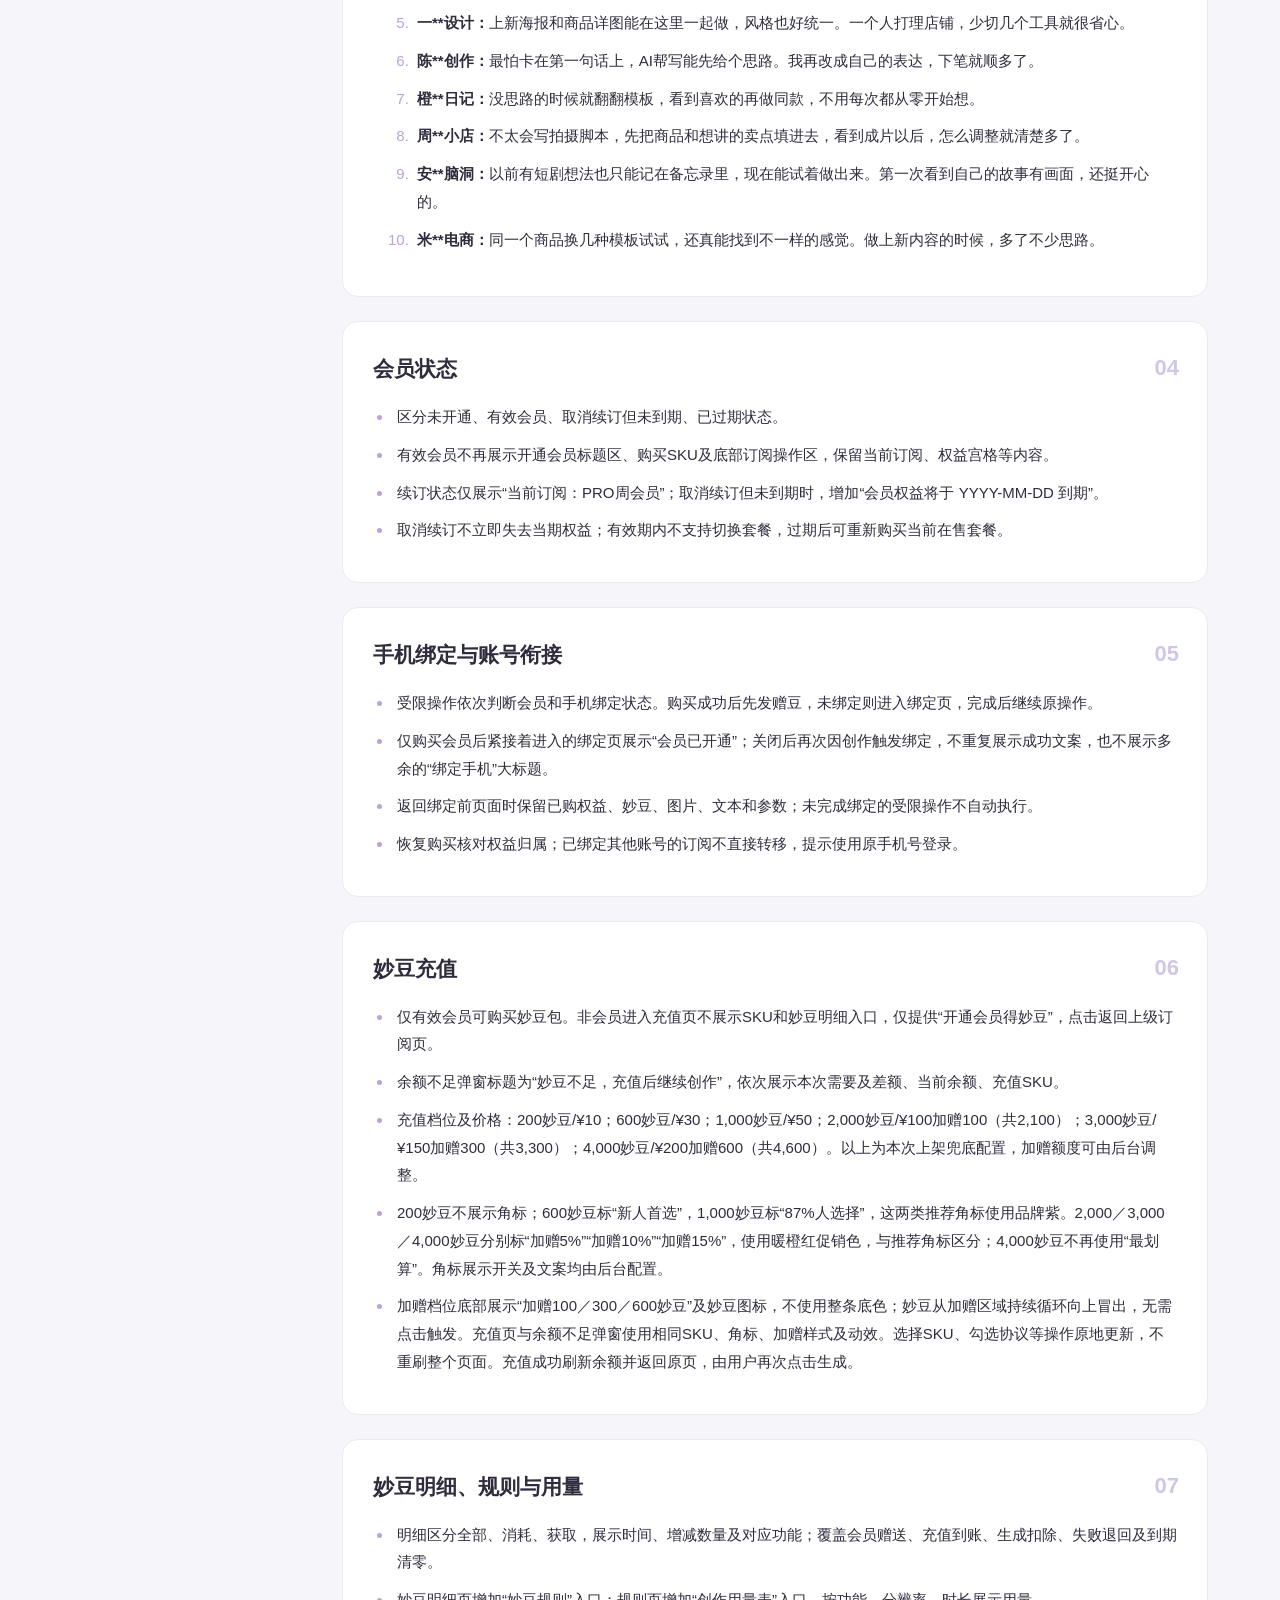
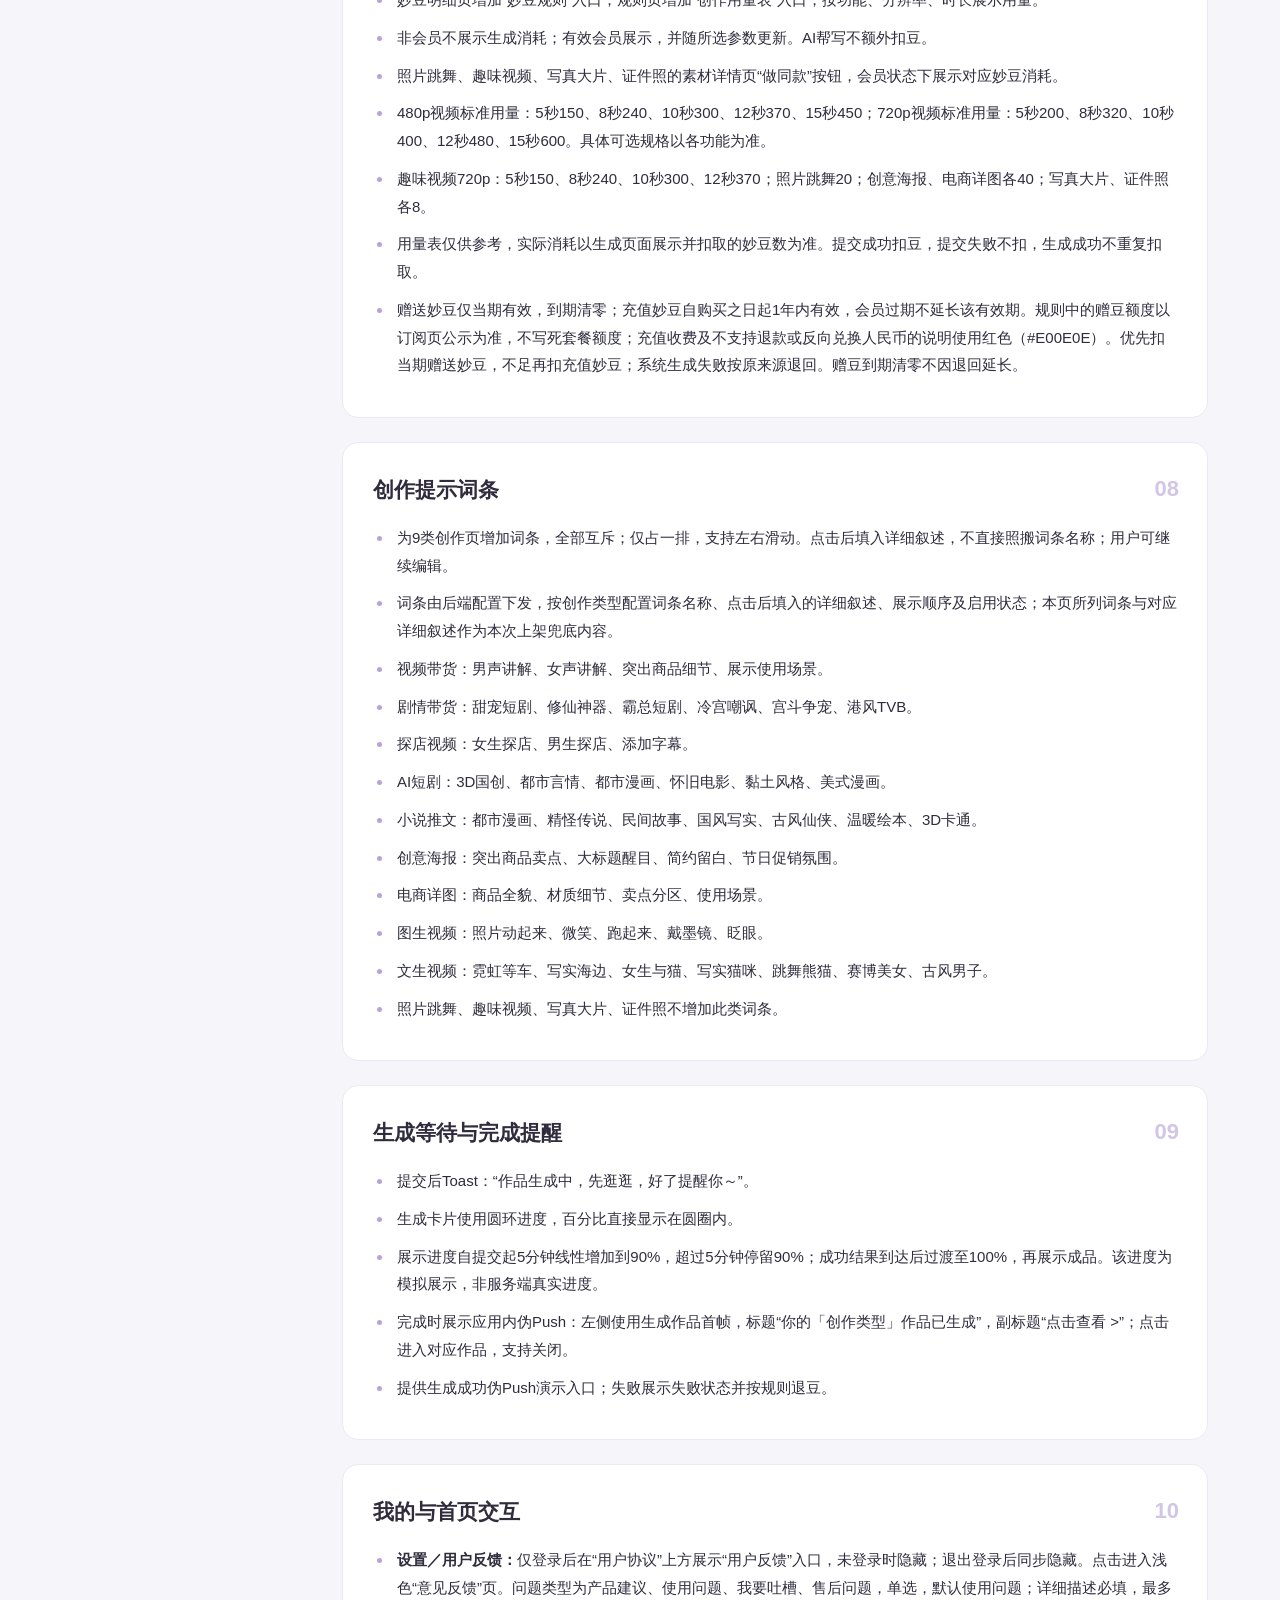
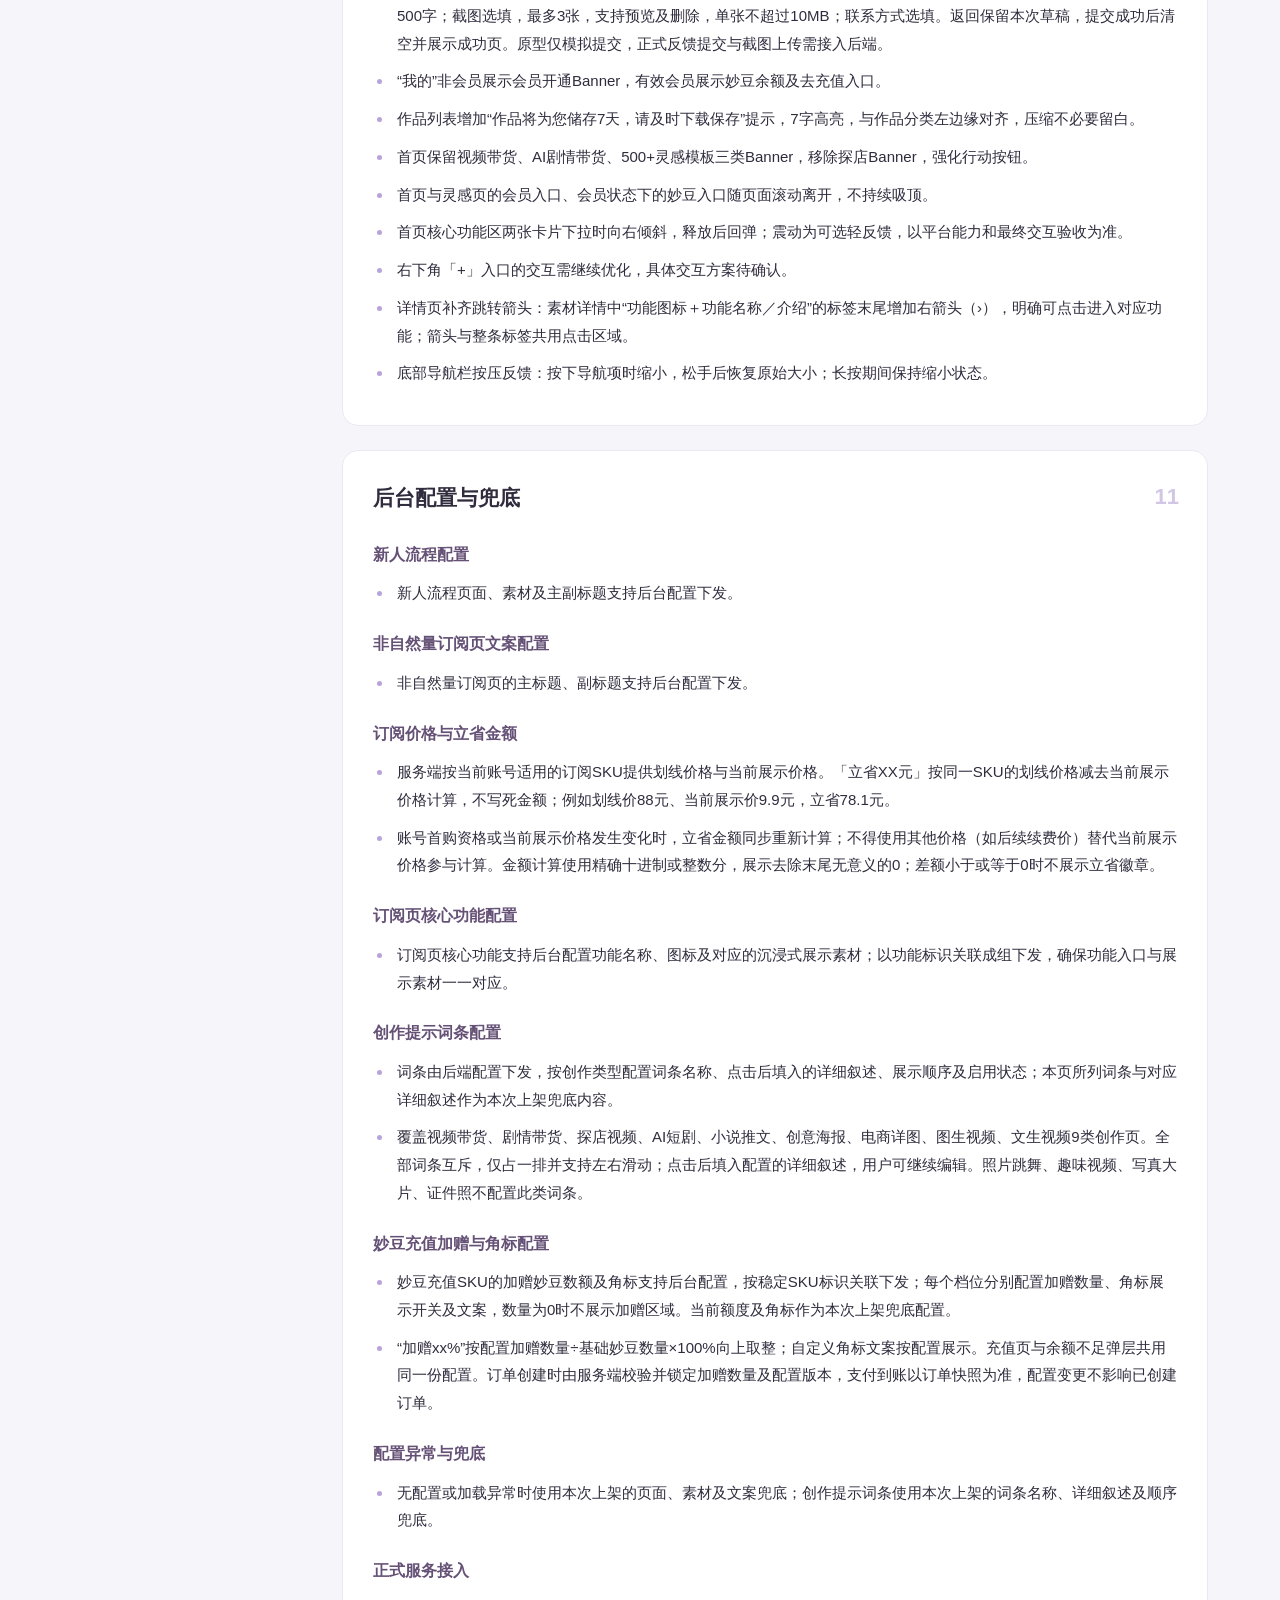
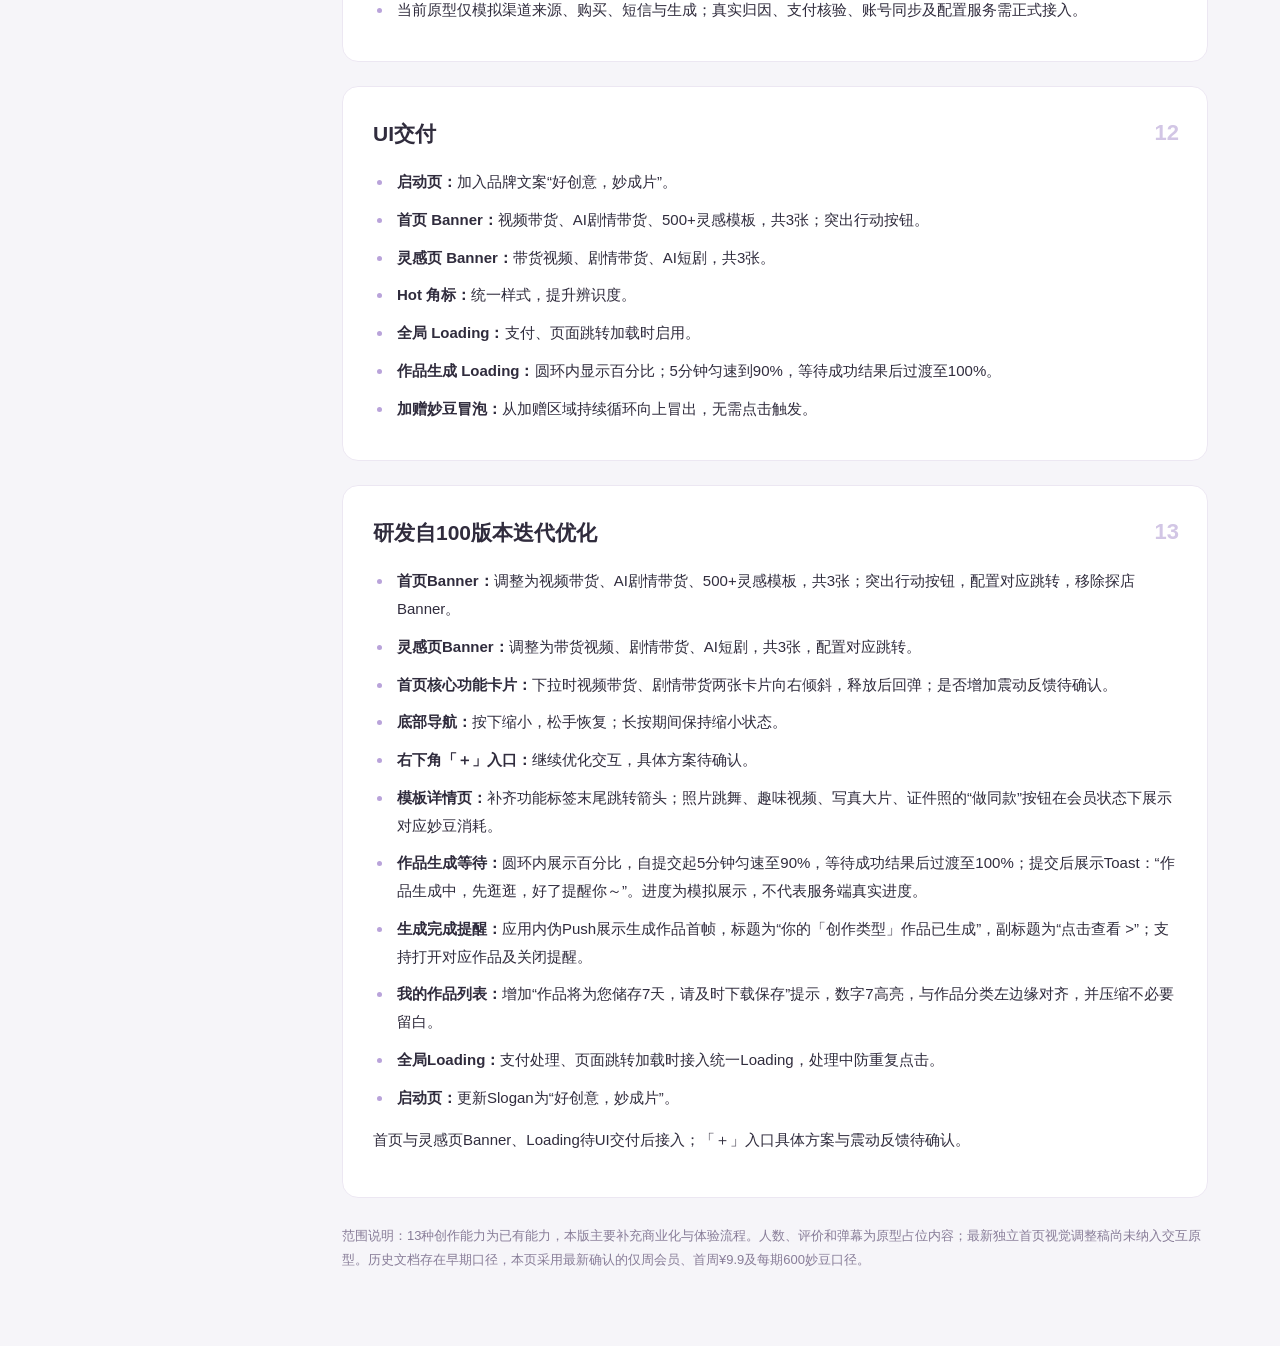
==== commit c38a6a06: "Add files via upload" ====
--- a/requirements.html
+++ b/requirements.html
@@ -1,2 +1,2 @@
-<!doctype html><html lang="zh-CN"><head><meta charset="utf-8"><meta name="viewport" content="width=device-width,initial-scale=1"><title>妙创 1.0.1｜文字需求</title><style>*{box-sizing:border-box}html{scroll-behavior:smooth;scroll-padding-top:28px}body{margin:0;background:#f6f5f9;color:#302c3d;font-family:-apple-system,BlinkMacSystemFont,"PingFang SC","Microsoft YaHei",sans-serif;font-size:15px;line-height:1.85}.layout{max-width:1200px;margin:auto;display:grid;grid-template-columns:230px minmax(0,1fr);gap:40px;padding:48px 32px}aside{position:sticky;top:28px;height:max-content}aside b{display:block;font-size:17px;margin-bottom:18px}nav a{display:block;color:#6e667c;text-decoration:none;padding:7px 0;font-size:13px}nav a:hover{color:#704bd1}nav span{font-size:10px;color:#aaa0bc;margin-right:10px}header{padding:0 0 30px;border-bottom:1px solid #e3deec}header .eyebrow{color:#815acb;font-size:12px;letter-spacing:2px}h1{font-size:38px;line-height:1.3;margin:12px 0}header p{color:#847b93;margin:0}.meta{display:flex;flex-wrap:wrap;gap:10px;margin-top:20px}.meta span{background:#eee8f8;color:#74569d;padding:3px 10px;border-radius:6px;font-size:12px}section{position:relative;margin-top:24px;background:white;border:1px solid #ece7f2;border-radius:16px;padding:28px 30px}h2{font-size:21px;margin:0 0 14px;padding-right:36px}.section-number{position:absolute;right:28px;top:26px;font-size:22px;color:#d2c6e5;font-weight:650}h3{font-size:16px;color:#655176;margin:22px 0 8px}ul{padding-left:20px;margin:0}li{padding-left:4px;margin:10px 0}li::marker{color:#b9a3da}.note{margin:26px 0;color:#887d98;font-size:13px}.toolbar{display:flex;gap:20px;margin-top:20px}.toolbar a,.toolbar button{font:inherit;font-size:13px;color:#7955b4;background:none;border:0;text-decoration:none;cursor:pointer;padding:0}@media(max-width:760px){.layout{display:block;padding:28px 18px}aside{position:static;margin-bottom:28px}nav{display:flex;gap:5px 14px;flex-wrap:wrap}nav a{padding:2px 0}nav span{display:none}h1{font-size:30px}section{padding:24px 20px}.section-number{right:20px;top:22px}}@media print{aside,.toolbar{display:none}.layout{display:block;padding:0}body{background:white;font-size:11px}section{break-inside:avoid;border:0;border-bottom:1px solid #ddd;border-radius:0;padding:16px 0;margin-top:8px}h1{font-size:26px}h2{font-size:16px}.section-number{right:0}header{padding-bottom:15px}}</style></head><body><div class="layout"><aside><b>1.0.1 需求目录</b><nav><a href="#s1"><span>01</span>新人流程</a><a href="#s2"><span>02</span>会员订阅与购买</a><a href="#s3"><span>03</span>订阅页展示与动效</a><a href="#s4"><span>04</span>会员状态</a><a href="#s5"><span>05</span>手机绑定与账号衔接</a><a href="#s6"><span>06</span>妙豆充值</a><a href="#s7"><span>07</span>妙豆明细、规则与用量</a><a href="#s8"><span>08</span>创作提示词条</a><a href="#s9"><span>09</span>生成等待与完成提醒</a><a href="#s10"><span>10</span>我的与首页交互</a><a href="#s11"><span>11</span>后台配置与兜底</a><a href="#s12"><span>12</span>UI交付</a><a href="#s13"><span>13</span>研发自100版本迭代优化</a></nav></aside><main><header><div class="eyebrow">MIAOCHUANG / PRODUCT REQUIREMENTS</div><h1>妙创 1.0.1 文字需求</h1><p>围绕会员订阅、妙豆付费与创作体验的迭代内容。</p><div class="meta"><span>更新：2026-11-18</span><span>以本轮最新确认口径整理</span><span>独立文字需求页</span></div><div class="toolbar"><a href="index.html">打开交互原型 ↗</a><button onclick="window.print()">打印 / 保存PDF</button></div></header><section id="s1"><div class="section-number">01</div><h2>新人流程</h2><ul><li>区分自然量与非自然量新人流程，共用4页介绍：视频带货、AI剧情带货、AI短剧、创意还有更多玩法。</li><li>采用沉浸式素材与渐变承托文案；无跳过按钮，第2～4页可返回上一步。需要上传原图的类型展示原图对照；AI短剧页增加原文对照，样式沿用订阅页。副标题按完整语义断行，控制为两排，避免单字落在下一行。</li><li>自然量最后进入端内订阅页；非自然量最后进入独立订阅页。购买及必要绑定完成后进入首页。</li></ul></section><section id="s2"><div class="section-number">02</div><h2>会员订阅与购买</h2><ul><li><strong>触发位置新增：</strong>App冷启动时触发订阅页；有效会员不触发开通订阅页。原有新人流程、会员入口及受限创作操作等触发位置继续保留。</li><li><strong>会员服务使用界限：</strong>仅会员存续期间可使用AI创作服务；会员资格不等于无限生成，图片、视频生成必须按功能及参数消耗妙豆，AI帮写沿用会员权益且不额外扣豆。会员到期后，即使仍有充值妙豆，也须重新开通会员后才能继续创作；浏览及历史作品查看、保存、删除沿用既有规则。</li><li><strong>赠送与充值妙豆有效期：</strong>每个会员周期赠送的妙豆仅在对应周期内有效，周期到期后剩余赠豆自然清零，不结转至下期；充值购买的妙豆自每笔购买之日起1年内有效，不随会员到期清零。重新开通会员后，可继续使用仍在有效期内的充值妙豆，重新开通不会延长原充值妙豆的有效期。</li><li>当前仅售周会员，年会员不再提供新购入口。首次订阅首周¥9.9，之后¥68/周自动续费；首周及每次续费均发放600妙豆。</li><li>新用户优惠角标为“新用户专享1.1折”，使用醒目的促销色；原价¥88与“仅¥1.41/天”同排展示。续费价格和取消方式保留在说明中。</li><li>协议默认勾选；取消勾选后点击订阅，先弹出协议确认弹窗，确认后再发起支付。</li><li>处理购买成功、取消、失败和核验中状态；支付处理中防重复点击，取消或失败保留原编辑内容，支持恢复购买且不重复赠豆。</li></ul></section><section id="s3"><div class="section-number">03</div><h2>订阅页展示与动效</h2><ul><li>展示13种创作玩法，默认视频带货；自动轮播，支持手动左右滑动、点击玩法及圆点切换。默认静音，声音开关使用图标。</li><li>需要上传原图的类型展示原图对照；写真大片、证件照使用人像原图。AI短剧、小说推文、文生视频展示原文对照。</li><li>标题保留“开通会员”，副标题为“一键解锁全站AI创作”；100+AI创作玩法持续更新中与标题紧凑组合。</li><li>保留浅色圆角权益宫格，每排4项、共3排；Hot角标仅用于视频带货、剧情带货、探店视频、AI短剧、电商详图。权益对比进入全屏权益详情页，PRO列以贯穿整列、顶部凸起的浅紫圆角底突出展示；不展示“购买须知”入口及底部补充说明。详情分为“8项会员专属权益”“13项核心创作功能”“500+灵感与模板”“作品管理”。8项权益包括AI创作资格、AI帮写、会员赠送妙豆、妙豆充值、高级模型、本地下载、高清画质、优先制作；其中本地下载在普通用户列显示×、PRO列显示✓。</li><li>用户评价共10条，带头像、昵称、金色周会员角标及星级，每3秒向上轮播；不展示示例评价字样、页码或控制条。</li><li>底部头像依次出现；人数从5,668起，每2秒增加1～3，封顶7,188。文案为“已有X位创作者抢先解锁AI创作”。</li><li>素材区15条头像弹幕混排，不按功能对应；每4.5秒出现一条，单条横向滚动约8秒，三个高度交错播放。弹幕层级高于原图、原文，不拦截点击或滑动。样式参考来源：爆款工坊。</li><li>顶部余额与充值入口随素材区域滚动离开。未开通会员时底部订阅操作固定展示，切换和弹窗交互原地更新，避免整页刷新。</li></ul><h3>权益宫格文案更新</h3><p>订阅页宫格共12项：首项分两行展示「充值加赠」「600妙豆」，其余11项如下；本宫格不展示照片跳舞、写真大片、证件照。此项为展示文案调整，实际订阅发豆及充值加赠仍按各自计费规则执行。</p><ul><li>500+灵感模板：创作不断档</li><li>视频带货：商品变视频</li><li>剧情带货：好物融剧情</li><li>探店视频：引流利器</li><li>AI短剧：脑洞变好戏</li><li>小说推文：小说变视频</li><li>创意海报：上新做海报</li><li>电商详图：卖点看得懂</li><li>趣味视频：照片玩花样</li><li>图生视频：静态变动态</li><li>文生视频：一句话成片</li></ul><div id="subscription-copy"><h3>订阅页弹幕文案（15条）</h3><ol><li>新手7天起号，就出了百万级的作品</li><li>探店视频太方便了，客流翻10倍</li><li>探店带货+小说推文，效率x10</li><li>GPT生图模型，做电商图太方便了</li><li>小说推文神器，单条视频涨粉过千</li><li>小白也能做电影质感的短剧了</li><li>新人0帧起手，电商人爆单神器</li><li>商品图传上去就能做，真的省事</li><li>以前拍一天的素材，现在自己就能搞定</li><li>不用露脸也能带货，终于轮到我了</li><li>短剧里植入商品，这种带货有点东西</li><li>一个商品试了几个模板，根本停不下来</li><li>不会拍不会剪，居然也做出成片了</li><li>海报和带货视频一起做，上新轻松多了</li><li>一个人撑起一家店，素材这块总算不愁了</li></ol><h3>订阅页用户评价文案（10条）</h3><p>采用此前重新整理版；带头像、金色「周会员」角标、五星评价，每3秒向上轮播。</p><ol><li><strong>小**铺：</strong>以前上新最头疼拍视频，现在上传商品图就能先做一版。不用等素材拍齐了才开始，省心不少。</li><li><strong>林**好物：</strong>把商品放进小短剧里还挺有意思，比一直介绍参数自然多了，我自己都想多看两遍。</li><li><strong>阿**探店：</strong>店里拍的环境和菜品照片终于用上了，不用对着空白剪辑页发愁，做探店内容轻松多了。</li><li><strong>苏**书单：</strong>试着把喜欢的小说片段做成视频，人物和情节有了画面，比单放几张图更有看下去的感觉。</li><li><strong>一**设计：</strong>上新海报和商品详图能在这里一起做，风格也好统一。一个人打理店铺，少切几个工具就很省心。</li><li><strong>陈**创作：</strong>最怕卡在第一句话上，AI帮写能先给个思路。我再改成自己的表达，下笔就顺多了。</li><li><strong>橙**日记：</strong>没思路的时候就翻翻模板，看到喜欢的再做同款，不用每次都从零开始想。</li><li><strong>周**小店：</strong>不太会写拍摄脚本，先把商品和想讲的卖点填进去，看到成片以后，怎么调整就清楚多了。</li><li><strong>安**脑洞：</strong>以前有短剧想法也只能记在备忘录里，现在能试着做出来。第一次看到自己的故事有画面，还挺开心的。</li><li><strong>米**电商：</strong>同一个商品换几种模板试试，还真能找到不一样的感觉。做上新内容的时候，多了不少思路。</li></ol></div>
+<!doctype html><html lang="zh-CN"><head><meta charset="utf-8"><meta name="viewport" content="width=device-width,initial-scale=1"><title>妙创 1.0.1｜文字需求</title><style>*{box-sizing:border-box}html{scroll-behavior:smooth;scroll-padding-top:28px}body{margin:0;background:#f6f5f9;color:#302c3d;font-family:-apple-system,BlinkMacSystemFont,"PingFang SC","Microsoft YaHei",sans-serif;font-size:15px;line-height:1.85}.layout{max-width:1200px;margin:auto;display:grid;grid-template-columns:230px minmax(0,1fr);gap:40px;padding:48px 32px}aside{position:sticky;top:28px;height:max-content}aside b{display:block;font-size:17px;margin-bottom:18px}nav a{display:block;color:#6e667c;text-decoration:none;padding:7px 0;font-size:13px}nav a:hover{color:#704bd1}nav span{font-size:10px;color:#aaa0bc;margin-right:10px}header{padding:0 0 30px;border-bottom:1px solid #e3deec}header .eyebrow{color:#815acb;font-size:12px;letter-spacing:2px}h1{font-size:38px;line-height:1.3;margin:12px 0}header p{color:#847b93;margin:0}.meta{display:flex;flex-wrap:wrap;gap:10px;margin-top:20px}.meta span{background:#eee8f8;color:#74569d;padding:3px 10px;border-radius:6px;font-size:12px}section{position:relative;margin-top:24px;background:white;border:1px solid #ece7f2;border-radius:16px;padding:28px 30px}h2{font-size:21px;margin:0 0 14px;padding-right:36px}.section-number{position:absolute;right:28px;top:26px;font-size:22px;color:#d2c6e5;font-weight:650}h3{font-size:16px;color:#655176;margin:22px 0 8px}ul{padding-left:20px;margin:0}li{padding-left:4px;margin:10px 0}li::marker{color:#b9a3da}.note{margin:26px 0;color:#887d98;font-size:13px}.toolbar{display:flex;gap:20px;margin-top:20px}.toolbar a,.toolbar button{font:inherit;font-size:13px;color:#7955b4;background:none;border:0;text-decoration:none;cursor:pointer;padding:0}@media(max-width:760px){.layout{display:block;padding:28px 18px}aside{position:static;margin-bottom:28px}nav{display:flex;gap:5px 14px;flex-wrap:wrap}nav a{padding:2px 0}nav span{display:none}h1{font-size:30px}section{padding:24px 20px}.section-number{right:20px;top:22px}}@media print{aside,.toolbar{display:none}.layout{display:block;padding:0}body{background:white;font-size:11px}section{break-inside:avoid;border:0;border-bottom:1px solid #ddd;border-radius:0;padding:16px 0;margin-top:8px}h1{font-size:26px}h2{font-size:16px}.section-number{right:0}header{padding-bottom:15px}}</style></head><body><div class="layout"><aside><b>1.0.1 需求目录</b><nav><a href="#s1"><span>01</span>新人流程</a><a href="#s2"><span>02</span>会员订阅与购买</a><a href="#s3"><span>03</span>订阅页展示与动效</a><a href="#s4"><span>04</span>会员状态</a><a href="#s5"><span>05</span>手机绑定与账号衔接</a><a href="#s6"><span>06</span>妙豆充值</a><a href="#s7"><span>07</span>妙豆明细、规则与用量</a><a href="#s8"><span>08</span>创作提示词条</a><a href="#s9"><span>09</span>生成等待与完成提醒</a><a href="#s10"><span>10</span>我的与首页交互</a><a href="#s11"><span>11</span>后台配置与兜底</a><a href="#s12"><span>12</span>UI交付</a><a href="#s13"><span>13</span>研发自100版本迭代优化</a></nav></aside><main><header><div class="eyebrow">MIAOCHUANG / PRODUCT REQUIREMENTS</div><h1>妙创 1.0.1 文字需求</h1><p>围绕会员订阅、妙豆付费与创作体验的迭代内容。</p><div class="meta"><span>更新：2026-11-18</span><span>以本轮最新确认口径整理</span><span>独立文字需求页</span></div><div class="toolbar"><a href="index.html">打开交互原型 ↗</a><button onclick="window.print()">打印 / 保存PDF</button></div></header><section id="s1"><div class="section-number">01</div><h2>新人流程</h2><ul><li>区分自然量与非自然量新人流程，共用4页介绍：视频带货、AI剧情带货、AI短剧、创意还有更多玩法。</li><li>采用沉浸式素材与渐变承托文案；无跳过按钮，第2～4页可返回上一步。需要上传原图的类型展示原图对照；AI短剧页增加原文对照，样式沿用订阅页。副标题按完整语义断行，控制为两排，避免单字落在下一行。</li><li>自然量最后进入端内订阅页；非自然量最后进入独立订阅页。购买及必要绑定完成后进入首页。</li></ul></section><section id="s2"><div class="section-number">02</div><h2>会员订阅与购买</h2><ul><li><strong>触发位置新增：</strong>App冷启动时触发订阅页；有效会员不触发开通订阅页。原有新人流程、会员入口及受限创作操作等触发位置继续保留。</li><li><strong>会员服务使用界限：</strong>仅会员存续期间可使用AI创作服务；会员资格不等于无限生成，图片、视频生成必须按功能及参数消耗妙豆，AI帮写沿用会员权益且不额外扣豆。会员到期后，即使仍有充值妙豆，也须重新开通会员后才能继续创作；浏览及历史作品查看、保存、删除沿用既有规则。</li><li><strong>赠送与充值妙豆有效期：</strong>每个会员周期赠送的妙豆仅在对应周期内有效，周期到期后剩余赠豆自然清零，不结转至下期；充值购买的妙豆自每笔购买之日起1年内有效，不随会员到期清零。重新开通会员后，可继续使用仍在有效期内的充值妙豆，重新开通不会延长原充值妙豆的有效期。</li><li>当前仅售周会员，年会员不再提供新购入口。首次订阅首周¥9.9，之后¥68/周自动续费；首周及每次续费均发放600妙豆。</li><li>新用户优惠角标为“新用户专享1.1折”，使用醒目的促销色；展示划线价格¥88，不展示日均价。续费价格和取消方式保留在说明中。</li><li>协议默认勾选；取消勾选后点击订阅，先弹出协议确认弹窗，确认后再发起支付。</li><li>处理购买成功、取消、失败和核验中状态；支付处理中防重复点击，取消或失败保留原编辑内容，支持恢复购买且不重复赠豆。</li></ul></section><section id="s3"><div class="section-number">03</div><h2>订阅页展示与动效</h2><ul><li>展示13种创作玩法，默认视频带货；自动轮播，支持手动左右滑动、点击玩法及圆点切换。默认静音，声音开关使用图标。</li><li>需要上传原图的类型展示原图对照；写真大片、证件照使用人像原图。AI短剧、小说推文、文生视频展示原文对照。</li><li>标题保留“开通会员”，副标题为“一键解锁全站AI创作”；100+AI创作玩法持续更新中与标题紧凑组合。</li><li>保留浅色圆角权益宫格，每排4项、共3排；Hot角标仅用于视频带货、剧情带货、探店视频、AI短剧、电商详图。权益对比进入全屏权益详情页，PRO列以贯穿整列、顶部凸起的浅紫圆角底突出展示；不展示“购买须知”入口及底部补充说明。详情分为“8项会员专属权益”“13项核心创作功能”“500+灵感与模板”“作品管理”。8项权益包括AI创作资格、AI帮写、会员赠送妙豆、妙豆充值、高级模型、本地下载、高清画质、优先制作；其中本地下载在普通用户列显示×、PRO列显示✓。</li><li>用户评价共10条，带头像、昵称、金色周会员角标及星级，每3秒向上轮播；不展示示例评价字样、页码或控制条。</li><li>底部头像依次出现；人数从5,668起，每2秒增加1～3，封顶7,188。文案为“已有X位创作者抢先解锁AI创作”。</li><li>素材区15条头像弹幕混排，不按功能对应；每4.5秒出现一条，单条横向滚动约8秒，三个高度交错播放。弹幕层级高于原图、原文，不拦截点击或滑动。样式参考来源：爆款工坊。</li><li>顶部余额与充值入口随素材区域滚动离开。未开通会员时底部订阅操作固定展示，切换和弹窗交互原地更新，避免整页刷新。</li></ul><h3>权益宫格文案更新</h3><p>订阅页宫格共12项：首项分两行展示「充值加赠」「600妙豆」，其余11项如下；本宫格不展示照片跳舞、写真大片、证件照。此项为展示文案调整，实际订阅发豆及充值加赠仍按各自计费规则执行。</p><ul><li>500+灵感模板：创作不断档</li><li>视频带货：商品变视频</li><li>剧情带货：好物融剧情</li><li>探店视频：引流利器</li><li>AI短剧：脑洞变好戏</li><li>小说推文：小说变视频</li><li>创意海报：上新做海报</li><li>电商详图：卖点看得懂</li><li>趣味视频：照片玩花样</li><li>图生视频：静态变动态</li><li>文生视频：一句话成片</li></ul><div id="subscription-copy"><h3>订阅页弹幕文案（15条）</h3><ol><li>新手7天起号，就出了百万级的作品</li><li>探店视频太方便了，客流翻10倍</li><li>探店带货+小说推文，效率x10</li><li>GPT生图模型，做电商图太方便了</li><li>小说推文神器，单条视频涨粉过千</li><li>小白也能做电影质感的短剧了</li><li>新人0帧起手，电商人爆单神器</li><li>商品图传上去就能做，真的省事</li><li>以前拍一天的素材，现在自己就能搞定</li><li>不用露脸也能带货，终于轮到我了</li><li>短剧里植入商品，这种带货有点东西</li><li>一个商品试了几个模板，根本停不下来</li><li>不会拍不会剪，居然也做出成片了</li><li>海报和带货视频一起做，上新轻松多了</li><li>一个人撑起一家店，素材这块总算不愁了</li></ol><h3>订阅页用户评价文案（10条）</h3><p>采用此前重新整理版；带头像、金色「周会员」角标、五星评价，每3秒向上轮播。</p><ol><li><strong>小**铺：</strong>以前上新最头疼拍视频，现在上传商品图就能先做一版。不用等素材拍齐了才开始，省心不少。</li><li><strong>林**好物：</strong>把商品放进小短剧里还挺有意思，比一直介绍参数自然多了，我自己都想多看两遍。</li><li><strong>阿**探店：</strong>店里拍的环境和菜品照片终于用上了，不用对着空白剪辑页发愁，做探店内容轻松多了。</li><li><strong>苏**书单：</strong>试着把喜欢的小说片段做成视频，人物和情节有了画面，比单放几张图更有看下去的感觉。</li><li><strong>一**设计：</strong>上新海报和商品详图能在这里一起做，风格也好统一。一个人打理店铺，少切几个工具就很省心。</li><li><strong>陈**创作：</strong>最怕卡在第一句话上，AI帮写能先给个思路。我再改成自己的表达，下笔就顺多了。</li><li><strong>橙**日记：</strong>没思路的时候就翻翻模板，看到喜欢的再做同款，不用每次都从零开始想。</li><li><strong>周**小店：</strong>不太会写拍摄脚本，先把商品和想讲的卖点填进去，看到成片以后，怎么调整就清楚多了。</li><li><strong>安**脑洞：</strong>以前有短剧想法也只能记在备忘录里，现在能试着做出来。第一次看到自己的故事有画面，还挺开心的。</li><li><strong>米**电商：</strong>同一个商品换几种模板试试，还真能找到不一样的感觉。做上新内容的时候，多了不少思路。</li></ol></div>
 </section><section id="s4"><div class="section-number">04</div><h2>会员状态</h2><ul><li>区分未开通、有效会员、取消续订但未到期、已过期状态。</li><li>有效会员不再展示开通会员标题区、购买SKU及底部订阅操作区，保留当前订阅、权益宫格等内容。</li><li>续订状态仅展示“当前订阅：PRO周会员”；取消续订但未到期时，增加“会员权益将于 YYYY-MM-DD 到期”。</li><li>取消续订不立即失去当期权益；有效期内不支持切换套餐，过期后可重新购买当前在售套餐。</li></ul></section><section id="s5"><div class="section-number">05</div><h2>手机绑定与账号衔接</h2><ul><li>受限操作依次判断会员和手机绑定状态。购买成功后先发赠豆，未绑定则进入绑定页，完成后继续原操作。</li><li>仅购买会员后紧接着进入的绑定页展示“会员已开通”；关闭后再次因创作触发绑定，不重复展示成功文案，也不展示多余的“绑定手机”大标题。</li><li>返回绑定前页面时保留已购权益、妙豆、图片、文本和参数；未完成绑定的受限操作不自动执行。</li><li>恢复购买核对权益归属；已绑定其他账号的订阅不直接转移，提示使用原手机号登录。</li></ul></section><section id="s6"><div class="section-number">06</div><h2>妙豆充值</h2><ul><li>仅有效会员可购买妙豆包。非会员进入充值页不展示SKU和妙豆明细入口，仅提供“开通会员得妙豆”，点击返回上级订阅页。</li><li>余额不足弹窗标题为“妙豆不足，充值后继续创作”，依次展示本次需要及差额、当前余额、充值SKU。</li><li>充值档位及价格：200妙豆/¥10；600妙豆/¥30；1,000妙豆/¥50；2,000妙豆/¥100加赠100（共2,100）；3,000妙豆/¥150加赠300（共3,300）；4,000妙豆/¥200加赠600（共4,600）。以上为本次上架兜底配置，加赠额度可由后台调整。</li><li>200妙豆不展示角标；600妙豆标“新人首选”，1,000妙豆标“87%人选择”，这两类推荐角标使用品牌紫。2,000／3,000／4,000妙豆分别标“加赠5%”“加赠10%”“加赠15%”，使用暖橙红促销色，与推荐角标区分；4,000妙豆不再使用“最划算”。角标展示开关及文案均由后台配置。</li><li>加赠档位底部展示“加赠100／300／600妙豆”及妙豆图标，不使用整条底色；妙豆从加赠区域持续循环向上冒出，无需点击触发。充值页与余额不足弹窗使用相同SKU、角标、加赠样式及动效。选择SKU、勾选协议等操作原地更新，不重刷整个页面。充值成功刷新余额并返回原页，由用户再次点击生成。</li></ul></section><section id="s7"><div class="section-number">07</div><h2>妙豆明细、规则与用量</h2><ul><li>明细区分全部、消耗、获取，展示时间、增减数量及对应功能；覆盖会员赠送、充值到账、生成扣除、失败退回及到期清零。</li><li>妙豆明细页增加“妙豆规则”入口；规则页增加“创作用量表”入口，按功能、分辨率、时长展示用量。</li><li>非会员不展示生成消耗；有效会员展示，并随所选参数更新。AI帮写不额外扣豆。</li><li>照片跳舞、趣味视频、写真大片、证件照的素材详情页“做同款”按钮，会员状态下展示对应妙豆消耗。</li><li>480p视频标准用量：5秒150、8秒240、10秒300、12秒370、15秒450；720p视频标准用量：5秒200、8秒320、10秒400、12秒480、15秒600。具体可选规格以各功能为准。</li><li>趣味视频720p：5秒150、8秒240、10秒300、12秒370；照片跳舞20；创意海报、电商详图各40；写真大片、证件照各8。</li><li>用量表仅供参考，实际消耗以生成页面展示并扣取的妙豆数为准。提交成功扣豆，提交失败不扣，生成成功不重复扣取。</li><li>赠送妙豆仅当期有效，到期清零；充值妙豆自购买之日起1年内有效，会员过期不延长该有效期。规则中的赠豆额度以订阅页公示为准，不写死套餐额度；充值收费及不支持退款或反向兑换人民币的说明使用红色（#E00E0E）。优先扣当期赠送妙豆，不足再扣充值妙豆；系统生成失败按原来源退回。赠豆到期清零不因退回延长。</li></ul></section><section id="s8"><div class="section-number">08</div><h2>创作提示词条</h2><ul><li>为9类创作页增加词条，全部互斥；仅占一排，支持左右滑动。点击后填入详细叙述，不直接照搬词条名称；用户可继续编辑。</li><li>词条由后端配置下发，按创作类型配置词条名称、点击后填入的详细叙述、展示顺序及启用状态；本页所列词条与对应详细叙述作为本次上架兜底内容。</li><li>视频带货：男声讲解、女声讲解、突出商品细节、展示使用场景。</li><li>剧情带货：甜宠短剧、修仙神器、霸总短剧、冷宫嘲讽、宫斗争宠、港风TVB。</li><li>探店视频：女生探店、男生探店、添加字幕。</li><li>AI短剧：3D国创、都市言情、都市漫画、怀旧电影、黏土风格、美式漫画。</li><li>小说推文：都市漫画、精怪传说、民间故事、国风写实、古风仙侠、温暖绘本、3D卡通。</li><li>创意海报：突出商品卖点、大标题醒目、简约留白、节日促销氛围。</li><li>电商详图：商品全貌、材质细节、卖点分区、使用场景。</li><li>图生视频：照片动起来、微笑、跑起来、戴墨镜、眨眼。</li><li>文生视频：霓虹等车、写实海边、女生与猫、写实猫咪、跳舞熊猫、赛博美女、古风男子。</li><li>照片跳舞、趣味视频、写真大片、证件照不增加此类词条。</li></ul></section><section id="s9"><div class="section-number">09</div><h2>生成等待与完成提醒</h2><ul><li>提交后Toast：“作品生成中，先逛逛，好了提醒你～”。</li><li>生成卡片使用圆环进度，百分比直接显示在圆圈内。</li><li>展示进度自提交起5分钟线性增加到90%，超过5分钟停留90%；成功结果到达后过渡至100%，再展示成品。该进度为模拟展示，非服务端真实进度。</li><li>完成时展示应用内伪Push：左侧使用生成作品首帧，标题“你的「创作类型」作品已生成”，副标题“点击查看 &gt;”；点击进入对应作品，支持关闭。</li><li>提供生成成功伪Push演示入口；失败展示失败状态并按规则退豆。</li></ul></section><section id="s10"><div class="section-number">10</div><h2>我的与首页交互</h2><ul><li><strong>设置／用户反馈：</strong>仅登录后在“用户协议”上方展示“用户反馈”入口，未登录时隐藏；退出登录后同步隐藏。点击进入浅色“意见反馈”页。问题类型为产品建议、使用问题、我要吐槽、售后问题，单选，默认使用问题；详细描述必填，最多500字；截图选填，最多3张，支持预览及删除，单张不超过10MB；联系方式选填。返回保留本次草稿，提交成功后清空并展示成功页。原型仅模拟提交，正式反馈提交与截图上传需接入后端。</li><li>“我的”非会员展示会员开通Banner，有效会员展示妙豆余额及去充值入口。</li><li>作品列表增加“作品将为您储存7天，请及时下载保存”提示，7字高亮，与作品分类左边缘对齐，压缩不必要留白。</li><li>首页保留视频带货、AI剧情带货、500+灵感模板三类Banner，移除探店Banner，强化行动按钮。</li><li>首页与灵感页的会员入口、会员状态下的妙豆入口随页面滚动离开，不持续吸顶。</li><li>首页核心功能区两张卡片下拉时向右倾斜，释放后回弹；震动为可选轻反馈，以平台能力和最终交互验收为准。</li><li>右下角「+」入口的交互需继续优化，具体交互方案待确认。</li><li>详情页补齐跳转箭头：素材详情中“功能图标＋功能名称／介绍”的标签末尾增加右箭头（›），明确可点击进入对应功能；箭头与整条标签共用点击区域。</li><li>底部导航栏按压反馈：按下导航项时缩小，松手后恢复原始大小；长按期间保持缩小状态。</li></ul></section><section id="s11"><div class="section-number">11</div><h2>后台配置与兜底</h2><h3>新人流程配置</h3><ul><li>新人流程页面、素材及主副标题支持后台配置下发。</li></ul><h3>非自然量订阅页文案配置</h3><ul><li>非自然量订阅页的主标题、副标题支持后台配置下发。</li></ul><h3>订阅价格与立省金额</h3><ul><li>服务端按当前账号适用的订阅SKU提供划线价格与当前展示价格。「立省XX元」按同一SKU的划线价格减去当前展示价格计算，不写死金额；例如划线价88元、当前展示价9.9元，立省78.1元。</li><li>账号首购资格或当前展示价格发生变化时，立省金额同步重新计算；不得使用其他价格（如后续续费价）替代当前展示价格参与计算。金额计算使用精确十进制或整数分，展示去除末尾无意义的0；差额小于或等于0时不展示立省徽章。</li></ul><h3>订阅页核心功能配置</h3><ul><li>订阅页核心功能支持后台配置功能名称、图标及对应的沉浸式展示素材；以功能标识关联成组下发，确保功能入口与展示素材一一对应。</li></ul><h3>创作提示词条配置</h3><ul><li>词条由后端配置下发，按创作类型配置词条名称、点击后填入的详细叙述、展示顺序及启用状态；本页所列词条与对应详细叙述作为本次上架兜底内容。</li><li>覆盖视频带货、剧情带货、探店视频、AI短剧、小说推文、创意海报、电商详图、图生视频、文生视频9类创作页。全部词条互斥，仅占一排并支持左右滑动；点击后填入配置的详细叙述，用户可继续编辑。照片跳舞、趣味视频、写真大片、证件照不配置此类词条。</li></ul><h3>妙豆充值加赠与角标配置</h3><ul><li>妙豆充值SKU的加赠妙豆数额及角标支持后台配置，按稳定SKU标识关联下发；每个档位分别配置加赠数量、角标展示开关及文案，数量为0时不展示加赠区域。当前额度及角标作为本次上架兜底配置。</li><li>“加赠xx%”按配置加赠数量÷基础妙豆数量×100%向上取整；自定义角标文案按配置展示。充值页与余额不足弹层共用同一份配置。订单创建时由服务端校验并锁定加赠数量及配置版本，支付到账以订单快照为准，配置变更不影响已创建订单。</li></ul><h3>配置异常与兜底</h3><ul><li>无配置或加载异常时使用本次上架的页面、素材及文案兜底；创作提示词条使用本次上架的词条名称、详细叙述及顺序兜底。</li></ul><h3>正式服务接入</h3><ul><li>当前原型仅模拟渠道来源、购买、短信与生成；真实归因、支付核验、账号同步及配置服务需正式接入。</li></ul></section><section id="s12"><div class="section-number">12</div><h2>UI交付</h2><ul><li><strong>启动页：</strong>加入品牌文案“好创意，妙成片”。</li><li><strong>首页 Banner：</strong>视频带货、AI剧情带货、500+灵感模板，共3张；突出行动按钮。</li><li><strong>灵感页 Banner：</strong>带货视频、剧情带货、AI短剧，共3张。</li><li><strong>Hot 角标：</strong>统一样式，提升辨识度。</li><li><strong>全局 Loading：</strong>支付、页面跳转加载时启用。</li><li><strong>作品生成 Loading：</strong>圆环内显示百分比；5分钟匀速到90%，等待成功结果后过渡至100%。</li><li><strong>加赠妙豆冒泡：</strong>从加赠区域持续循环向上冒出，无需点击触发。</li></ul></section><section id="s13"><div class="section-number">13</div><h2>研发自100版本迭代优化</h2><ul><li><strong>首页Banner：</strong>调整为视频带货、AI剧情带货、500+灵感模板，共3张；突出行动按钮，配置对应跳转，移除探店Banner。</li><li><strong>灵感页Banner：</strong>调整为带货视频、剧情带货、AI短剧，共3张，配置对应跳转。</li><li><strong>首页核心功能卡片：</strong>下拉时视频带货、剧情带货两张卡片向右倾斜，释放后回弹；是否增加震动反馈待确认。</li><li><strong>底部导航：</strong>按下缩小，松手恢复；长按期间保持缩小状态。</li><li><strong>右下角「＋」入口：</strong>继续优化交互，具体方案待确认。</li><li><strong>模板详情页：</strong>补齐功能标签末尾跳转箭头；照片跳舞、趣味视频、写真大片、证件照的“做同款”按钮在会员状态下展示对应妙豆消耗。</li><li><strong>作品生成等待：</strong>圆环内展示百分比，自提交起5分钟匀速至90%，等待成功结果后过渡至100%；提交后展示Toast：“作品生成中，先逛逛，好了提醒你～”。进度为模拟展示，不代表服务端真实进度。</li><li><strong>生成完成提醒：</strong>应用内伪Push展示生成作品首帧，标题为“你的「创作类型」作品已生成”，副标题为“点击查看 >”；支持打开对应作品及关闭提醒。</li><li><strong>我的作品列表：</strong>增加“作品将为您储存7天，请及时下载保存”提示，数字7高亮，与作品分类左边缘对齐，并压缩不必要留白。</li><li><strong>全局Loading：</strong>支付处理、页面跳转加载时接入统一Loading，处理中防重复点击。</li><li><strong>启动页：</strong>更新Slogan为“好创意，妙成片”。</li></ul><p>首页与灵感页Banner、Loading待UI交付后接入；「＋」入口具体方案与震动反馈待确认。</p></section><p class="note">范围说明：13种创作能力为已有能力，本版主要补充商业化与体验流程。人数、评价和弹幕为原型占位内容；最新独立首页视觉调整稿尚未纳入交互原型。历史文档存在早期口径，本页采用最新确认的仅周会员、首周¥9.9及每期600妙豆口径。</p></main></div></body></html>
